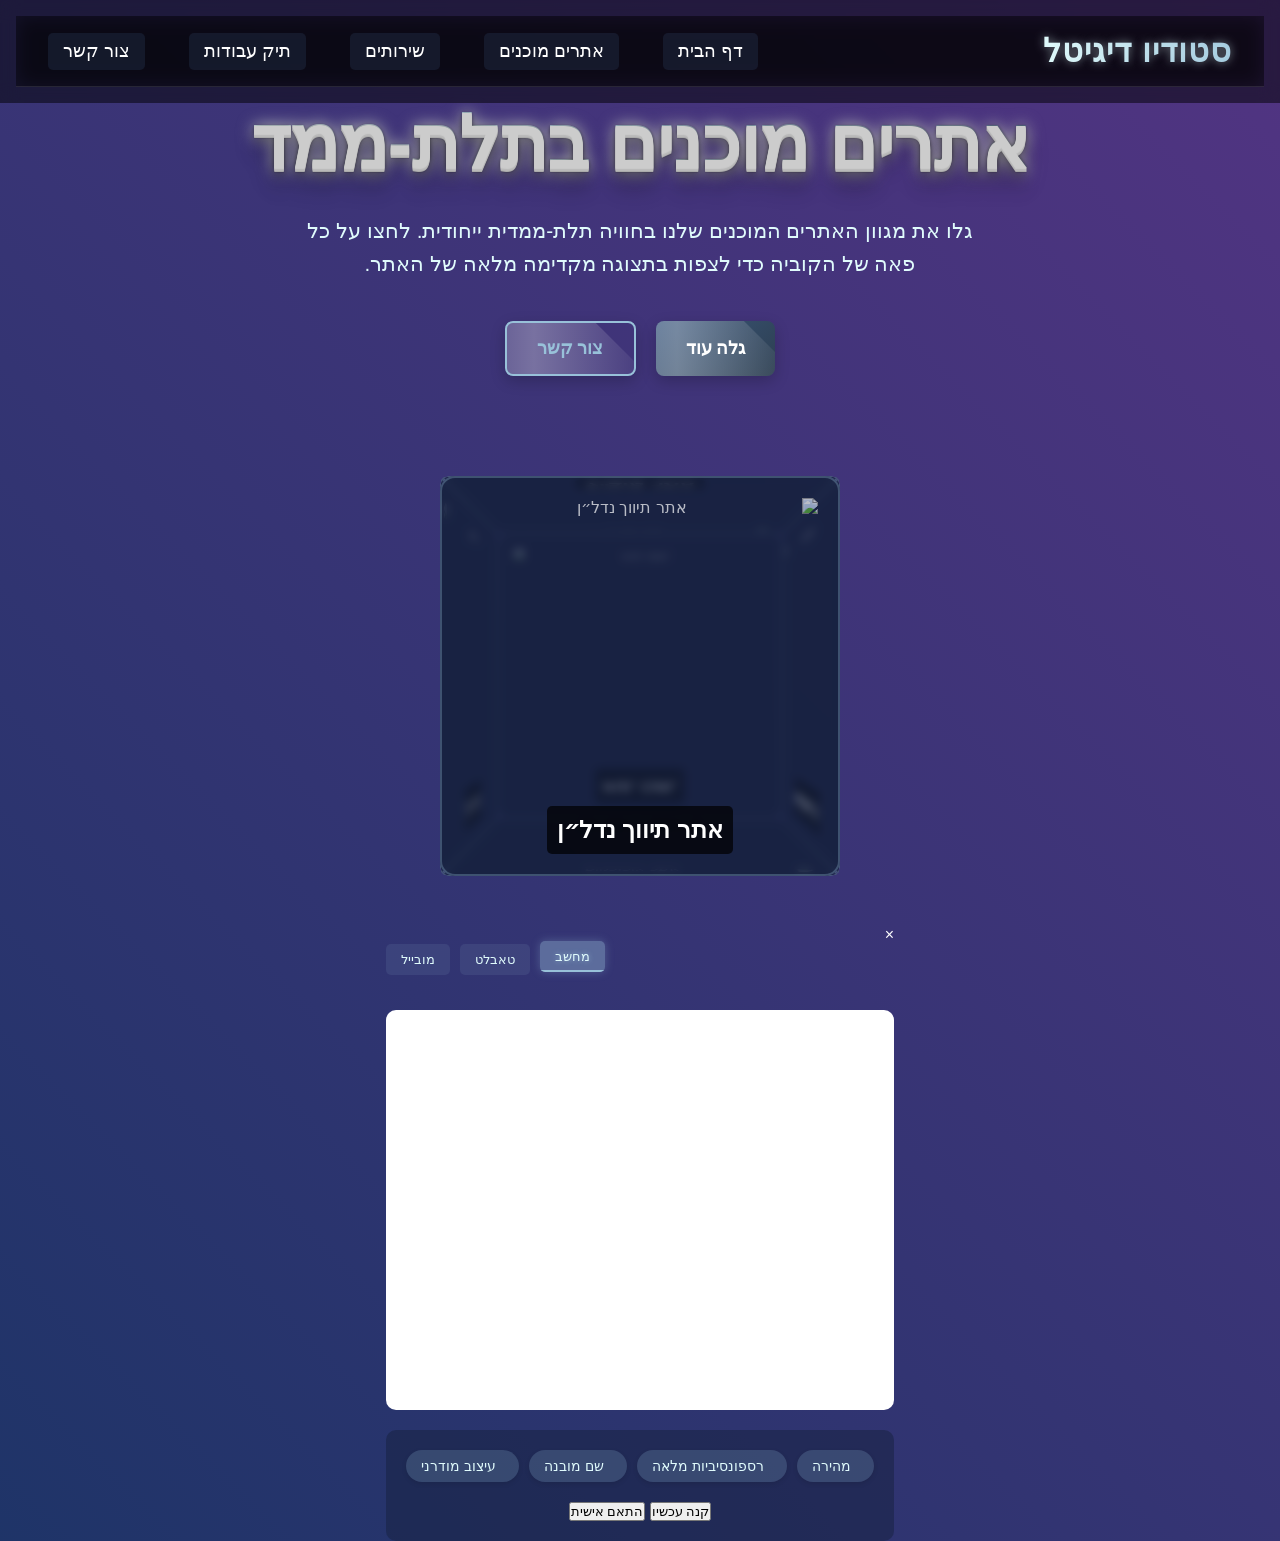
==== index.html @ 15e962f2 "Add files via upload" ====
<!DOCTYPE html>
<html lang="he" dir="rtl">
<head>
    <meta charset="UTF-8">
    <meta name="viewport" content="width=device-width, initial-scale=1.0">
    <title>סטודיו דיגיטל - אתרים מוכנים בתלת-ממד</title>
    <style>
        * {
            margin: 0;
            padding: 0;
            box-sizing: border-box;
            font-family: 'Segoe UI', Tahoma, Geneva, Verdana, sans-serif;
        }
        
        body {
            background: linear-gradient(45deg, #16213e, #0f3460, #533483, #16213e);
            background-size: 400% 400%;
            animation: gradientAnimation 15s ease infinite;
            color: #fff;
            min-height: 100vh;
            overflow-x: hidden;
            font-size: 16px;
        }
        
        @keyframes gradientAnimation {
            0% {
                background-position: 0% 50%;
            }
            50% {
                background-position: 100% 50%;
            }
            100% {
                background-position: 0% 50%;
            }
        }
        
        header {
            padding: 1rem;
            background-color: rgba(0, 0, 0, 0.5);
            backdrop-filter: blur(10px);
            position: fixed;
            width: 100%;
            z-index: 1000;
            top: 0;
            right: 0;
            display: flex;
            justify-content: space-between;
            align-items: center;
        }
        
        .logo {
            font-size: 1.8rem;
            font-weight: bold;
            background: linear-gradient(90deg, #e0fbfc, #98c1d9);
            -webkit-background-clip: text;
            background-clip: text;
            color: transparent;
            text-shadow: 0 0 10px rgba(224, 251, 252, 0.5);
        }
        
        nav {
            display: flex;
            align-items: center;
        }
        
        nav ul {
            display: flex;
            list-style: none;
        }
        
        nav ul li {
            margin-right: 1.5rem;
            perspective: 800px;
        }
        
        nav ul li a {
            color: #fff;
            text-decoration: none;
            font-size: 1.1rem;
            transition: all 0.3s;
            display: block;
            padding: 8px 15px;
            background: rgba(61, 90, 128, 0.2);
            border-radius: 5px;
            transform-style: preserve-3d;
            transform: translateZ(0);
        }
        
        nav ul li a:hover {
            color: #98c1d9;
            transform: translateZ(20px) rotateX(10deg);
            box-shadow: 0 10px 20px rgba(0, 0, 0, 0.4);
        }
        
        nav ul li a::before {
            content: '';
            position: absolute;
            width: 100%;
            height: 10px;
            background: rgba(61, 90, 128, 0.4);
            bottom: -10px;
            left: 0;
            transform-origin: top;
            transform: rotateX(-90deg);
            opacity: 0;
            transition: opacity 0.3s;
        }
        
        nav ul li a:hover::before {
            opacity: 1;
        }
        
        .main-container {
            max-width: 1400px;
            width: 90%;
            margin: 0 auto;
            padding-top: 100px;
            display: flex;
            flex-direction: column;
            align-items: center;
        }
        
        .hero-section {
            text-align: center;
            margin-bottom: 50px;
            width: 100%;
            max-width: 800px;
        }
        
        .hero-section p {
            font-size: 1.2rem;
            margin: 20px 0;
            line-height: 1.6;
            color: #e0fbfc;
        }
        
        .hero-buttons {
            display: flex;
            justify-content: center;
            gap: 20px;
            margin-top: 30px;
        }
        
        .three-d-button {
            padding: 15px 30px;
            font-size: 1.1rem;
            border: none;
            border-radius: 8px;
            cursor: pointer;
            position: relative;
            transform-style: preserve-3d;
            transition: transform 0.3s, box-shadow 0.3s;
        }
        
        .three-d-button::before {
            content: '';
            position: absolute;
            width: 100%;
            height: 20px;
            background: inherit;
            left: 0;
            bottom: -20px;
            transform-origin: top;
            transform: rotateX(-90deg);
        }
        
        .three-d-button::after {
            content: '';
            position: absolute;
            width: 20px;
            height: 100%;
            background: inherit;
            top: 0;
            right: -20px;
            transform-origin: left;
            transform: rotateY(90deg);
        }
        
        .three-d-button.primary {
            background: linear-gradient(135deg, #3d5a80, #2c3e50);
            color: white;
        }
        
        .three-d-button.primary:hover {
            background: linear-gradient(135deg, #2c3e50, #3d5a80);
        }
        
        .three-d-button.secondary {
            background: transparent;
            color: #98c1d9;
            border: 2px solid #98c1d9;
        }
        
        .three-d-button.secondary:hover {
            background-color: rgba(152, 193, 217, 0.1);
        }
        
        /* קוביה תלת-ממדית */
        .scene {
            width: 400px;
            height: 400px;
            margin: 30px auto;
            perspective: 1000px;
            transform-style: preserve-3d;
            animation: floatUpDown 5s ease-in-out infinite;
        }
        
        @keyframes floatUpDown {
            0%, 100% {
                transform: translateY(0);
            }
            50% {
                transform: translateY(-15px);
            }
        }
        
        .cube {
            width: 100%;
            height: 100%;
            position: relative;
            transform-style: preserve-3d;
            transform: translateZ(-200px);
            animation: rotate 20s infinite linear;
        }
        
        @keyframes rotate {
            0% {
                transform: translateZ(-200px) rotateX(0deg) rotateY(0deg);
            }
            100% {
                transform: translateZ(-200px) rotateX(360deg) rotateY(360deg);
            }
        }
        
        .cube:hover {
            animation-play-state: paused;
        }
        
        .cube__face {
            position: absolute;
            width: 400px;
            height: 400px;
            border: 2px solid rgba(255, 255, 255, 0.2);
            background-color: rgba(0, 0, 0, 0.8);
            display: flex;
            align-items: center;
            justify-content: center;
            flex-direction: column;
            cursor: pointer;
            overflow: hidden;
            transition: transform 0.3s, box-shadow 0.3s;
        }
        
        .cube__face:hover {
            box-shadow: 0 0 20px rgba(152, 193, 217, 0.8);
        }
        
        .cube__face img {
            width: 100%;
            height: 100%;
            object-fit: cover;
            opacity: 0.7;
            transition: opacity 0.3s, transform 0.3s;
            transform-style: preserve-3d;
            transform: translateZ(0);
        }
        
        .cube__face:hover img {
            opacity: 1;
            transform: translateZ(20px) scale(1.05);
            filter: brightness(1.2);
        }
        
        .cube__face--front {
            transform: rotateY(0deg) translateZ(200px);
        }
        
        .cube__face--right {
            transform: rotateY(90deg) translateZ(200px);
        }
        
        .cube__face--back {
            transform: rotateY(180deg) translateZ(200px);
        }
        
        .cube__face--left {
            transform: rotateY(-90deg) translateZ(200px);
        }
        
        .cube__face--top {
            transform: rotateX(90deg) translateZ(200px);
        }
        
        .cube__face--bottom {
            transform: rotateX(-90deg) translateZ(200px);
        }
        
        .cube__face-title {
            position: absolute;
            bottom: 20px;
            background-color: rgba(0, 0, 0, 0.7);
            padding: 10px 15px;
            border-radius: 5px;
            font-weight: bold;
            z-index: 2;
        }
        
        /* אנימציות לפאות הקוביה */
        .cube__face {
            position: absolute;
            width: 400px;
            height: 400px;
            border: 2px solid rgba(152, 193, 217, 0.3);
            border-radius: 15px;
            overflow: hidden;
            display: flex;
            align-items: center;
            justify-content: center;
            flex-direction: column;
            text-align: center;
            padding: 20px;
            background-color: rgba(22, 33, 62, 0.7);
            backdrop-filter: blur(5px);
            transition: all 0.5s;
        }
        
        .cube__face:hover {
            transform-origin: center;
            animation: pulseGlow 2s infinite;
            border-color: rgba(152, 193, 217, 0.8);
            box-shadow: 0 0 15px rgba(152, 193, 217, 0.5);
        }
        
        @keyframes pulseGlow {
            0% {
                box-shadow: 0 0 10px rgba(152, 193, 217, 0.5);
            }
            50% {
                box-shadow: 0 0 20px rgba(152, 193, 217, 0.8), 0 0 30px rgba(152, 193, 217, 0.4);
            }
            100% {
                box-shadow: 0 0 10px rgba(152, 193, 217, 0.5);
            }
        }
        
        .cube__face__content {
            transform: translateZ(20px);
            transition: transform 0.3s;
        }
        
        .cube__face:hover .cube__face__content {
            transform: translateZ(30px) scale(1.05);
        }
        
        /* אנימציות לכפתורי המודאל */
        .preview-btn {
            position: relative;
            overflow: hidden;
            transition: all 0.3s;
            z-index: 1;
        }
        
        .preview-btn:before {
            content: '';
            position: absolute;
            top: 0;
            left: -100%;
            width: 100%;
            height: 100%;
            background: linear-gradient(90deg, transparent, rgba(255, 255, 255, 0.2), transparent);
            transition: all 0.6s;
            z-index: -1;
        }
        
        .preview-btn:hover:before {
            left: 100%;
            animation: shimmer 1.5s infinite;
        }
        
        @keyframes shimmer {
            0% {
                left: -100%;
            }
            100% {
                left: 100%;
            }
        }
        
        /* אנימציה למעבר בין תצוגות במודאל */
        .device-switcher button {
            transition: all 0.3s;
            position: relative;
            overflow: hidden;
        }
        
        .device-switcher button:after {
            content: '';
            position: absolute;
            bottom: 0;
            left: 0;
            width: 0;
            height: 2px;
            background: #98c1d9;
            transition: width 0.3s;
        }
        
        .device-switcher button:hover:after,
        .device-switcher button.active:after {
            width: 100%;
        }
        
        .device-switcher button.active {
            transform: translateY(-3px);
            text-shadow: 0 0 5px rgba(152, 193, 217, 0.8);
        }
        
        /* כותרת תלת-ממדית */
        .three-d-title {
            position: relative;
            font-size: 4rem;
            font-weight: bold;
            text-align: center;
            transform-style: preserve-3d;
            margin-bottom: 30px;
            text-shadow: 0 1px 0 #ccc,
                         0 2px 0 #c9c9c9,
                         0 3px 0 #bbb,
                         0 4px 0 #b9b9b9,
                         0 5px 0 #aaa,
                         0 6px 1px rgba(0,0,0,.1),
                         0 0 5px rgba(0,0,0,.1),
                         0 1px 3px rgba(0,0,0,.3),
                         0 3px 5px rgba(0,0,0,.2),
                         0 5px 10px rgba(0,0,0,.25),
                         0 10px 10px rgba(0,0,0,.2),
                         0 20px 20px rgba(0,0,0,.15);
            animation: float 6s ease-in-out infinite;
            background: linear-gradient(90deg, #e0fbfc, #98c1d9, #3d5a80);
            -webkit-background-clip: text;
            background-clip: text;
            color: transparent;
        }
        
        @keyframes float {
            0% {
                transform: translateZ(0px);
            }
            50% {
                transform: translateZ(20px) translateY(-10px);
            }
            100% {
                transform: translateZ(0px);
            }
        }
        
        /* אנימציות רקע */
        @keyframes shineEffect {
            0% {
                left: -50%;
                top: -50%;
            }
            100% {
                left: 150%;
                top: 150%;
            }
        }
        
        /* אנימציות לכפתורים */
        .neon-button {
            display: inline-block;
            padding: 12px 25px;
            font-size: 1rem;
            font-weight: 600;
            color: #fff;
            background: linear-gradient(45deg, #3d5a80, #98c1d9);
            border: none;
            border-radius: 30px;
            text-decoration: none;
            cursor: pointer;
            transition: all 0.3s;
            box-shadow: 0 5px 15px rgba(0, 0, 0, 0.2);
            text-align: center;
            position: relative;
            overflow: hidden;
        }
        
        .neon-button:before {
            content: '';
            position: absolute;
            top: -50%;
            left: -50%;
            width: 200%;
            height: 200%;
            background: linear-gradient(45deg, rgba(255,255,255,0), rgba(255,255,255,0.3), rgba(255,255,255,0));
            transform: rotate(45deg);
            animation: shineEffect 3s infinite;
            pointer-events: none;
        }
        
        .neon-button:hover {
            transform: translateY(-3px);
            box-shadow: 0 8px 20px rgba(0, 0, 0, 0.3);
            background: linear-gradient(45deg, #98c1d9, #3d5a80);
        }
        
        .neon-button:active {
            transform: translateY(1px);
            box-shadow: 0 2px 10px rgba(0, 0, 0, 0.2);
        }
        
        /* אנימציה לאייקונים */
        .animated-icon {
            animation: pulse 2s infinite;
            transition: all 0.3s;
        }
        
        @keyframes pulse {
            0% {
                transform: scale(1);
                opacity: 1;
            }
            50% {
                transform: scale(1.05);
                opacity: 0.8;
            }
            100% {
                transform: scale(1);
                opacity: 1;
            }
        }
        
        .animated-icon:hover {
            animation: rotateGlow 1.5s infinite;
        }
        
        @keyframes rotateGlow {
            0% {
                box-shadow: 0 0 10px rgba(152, 193, 217, 0.5);
                transform: rotate(0deg);
            }
            50% {
                box-shadow: 0 0 20px rgba(152, 193, 217, 0.8);
                transform: rotate(180deg);
            }
            100% {
                box-shadow: 0 0 10px rgba(152, 193, 217, 0.5);
                transform: rotate(360deg);
            }
        }
        
        /* אנימציה לתפריט */
        .mobile-menu-btn {
            position: relative;
            overflow: hidden;
            display: none;
        }
        
        .mobile-menu-btn:after {
            content: '';
            position: absolute;
            top: 0;
            left: 0;
            width: 100%;
            height: 100%;
            background: radial-gradient(circle, rgba(152, 193, 217, 0.4) 0%, rgba(152, 193, 217, 0) 70%);
            opacity: 0;
            transition: opacity 0.3s;
        }
        
        .mobile-menu-btn:hover:after {
            opacity: 1;
            animation: pulseLight 1.5s infinite;
        }
        
        @keyframes pulseLight {
            0%, 100% {
                transform: scale(1);
                opacity: 0.5;
            }
            50% {
                transform: scale(1.2);
                opacity: 0.8;
            }
        }
        
        /* כותרת תלת-ממדית */
        .three-d-title {
            position: relative;
        }
        
        .three-d-title:after {
            content: attr(data-text);
            position: absolute;
            left: 0;
            top: 0;
            width: 100%;
            height: 100%;
            z-index: -1;
            background: linear-gradient(45deg, rgba(152, 193, 217, 0.3), rgba(61, 90, 128, 0.3));
            -webkit-background-clip: text;
            background-clip: text;
            -webkit-text-fill-color: transparent;
            color: transparent;
            filter: blur(8px);
            animation: glowText 3s infinite alternate;
        }
        
        @keyframes glowText {
            0% {
                filter: blur(8px);
                transform: translateX(-3px);
            }
            100% {
                filter: blur(12px);
                transform: translateX(3px);
            }
        }
        
        /* אנימציות לתפריט הניווט ולכפתורי גלילה */
        header nav ul li a {
            position: relative;
            overflow: hidden;
            transition: all 0.3s;
        }
        
        header nav ul li a:before {
            content: '';
            position: absolute;
            bottom: -2px;
            right: 0;
            width: 0;
            height: 2px;
            background-color: #98c1d9;
            transition: width 0.3s ease;
        }
        
        header nav ul li a:hover:before {
            width: 100%;
            right: auto;
            left: 0;
        }
        
        header nav ul li a:hover {
            color: #98c1d9;
            transform: translateY(-3px);
            text-shadow: 0 0 8px rgba(152, 193, 217, 0.5);
        }
        
        .scroll-top {
            position: fixed;
            bottom: 30px;
            left: 30px;
            width: 50px;
            height: 50px;
            background: linear-gradient(135deg, #3d5a80, #98c1d9);
            color: #fff;
            border-radius: 50%;
            display: flex;
            align-items: center;
            justify-content: center;
            font-size: 1.5rem;
            cursor: pointer;
            opacity: 0;
            visibility: hidden;
            transition: all 0.5s;
            box-shadow: 0 5px 15px rgba(0, 0, 0, 0.2);
            z-index: 999;
        }
        
        .scroll-top.active {
            opacity: 1;
            visibility: visible;
            animation: bounce 2s infinite;
        }
        
        @keyframes bounce {
            0%, 20%, 50%, 80%, 100% {
                transform: translateY(0);
            }
            40% {
                transform: translateY(-10px);
            }
            60% {
                transform: translateY(-5px);
            }
        }
        
        .scroll-top:hover {
            transform: scale(1.1);
            box-shadow: 0 8px 20px rgba(0, 0, 0, 0.3);
        }
        
        /* רספונסיביות */
        @media (max-width: 1200px) {
            .main-container {
                max-width: 960px;
            }
            
            .three-d-title {
                font-size: 3.5rem;
            }
            
            .features-grid {
                grid-template-columns: repeat(2, 1fr);
            }
        }
        
        @media (max-width: 992px) {
            .main-container {
                max-width: 720px;
            }
            
            .three-d-title {
                font-size: 3rem;
            }
            
            .hero-section p {
                font-size: 1.1rem;
            }
            
            .scene {
                width: 350px;
                height: 350px;
            }
            
            .cube__face {
                width: 350px;
                height: 350px;
            }
            
            .cube {
                transform: translateZ(-175px);
            }
            
            .cube__face--front  { transform: rotateY(  0deg) translateZ(175px); }
            .cube__face--right  { transform: rotateY( 90deg) translateZ(175px); }
            .cube__face--back   { transform: rotateY(180deg) translateZ(175px); }
            .cube__face--left   { transform: rotateY(-90deg) translateZ(175px); }
            .cube__face--top    { transform: rotateX( 90deg) translateZ(175px); }
            .cube__face--bottom { transform: rotateX(-90deg) translateZ(175px); }
            
            .section-title {
                font-size: 2.5rem;
            }
        }
        
        @media (max-width: 768px) {
            .main-container {
                max-width: 540px;
            }
            
            header nav ul {
                display: none !important;
            }
            
            .mobile-menu-btn {
                display: flex !important;
            }
            
            .three-d-title {
                font-size: 2.5rem;
            }
            
            .hero-section p {
                font-size: 1rem;
            }
            
            .scene {
                width: 300px;
                height: 300px;
            }
            
            .cube__face {
                width: 300px;
                height: 300px;
            }
            
            .cube {
                transform: translateZ(-150px);
            }
            
            .cube__face--front  { transform: rotateY(  0deg) translateZ(150px); }
            .cube__face--right  { transform: rotateY( 90deg) translateZ(150px); }
            .cube__face--back   { transform: rotateY(180deg) translateZ(150px); }
            .cube__face--left   { transform: rotateY(-90deg) translateZ(150px); }
            .cube__face--top    { transform: rotateX( 90deg) translateZ(150px); }
            .cube__face--bottom { transform: rotateX(-90deg) translateZ(150px); }
            
            .section-title {
                font-size: 2rem;
            }
            
            .features-grid {
                grid-template-columns: 1fr;
            }
        }
        
        @media (max-width: 576px) {
            .main-container {
                padding: 0 15px;
            }
            
            .three-d-title {
                font-size: 2rem;
            }
            
            .hero-section p {
                font-size: 0.9rem;
            }
            
            .scene {
                width: 250px;
                height: 250px;
            }
            
            .cube__face {
                width: 250px;
                height: 250px;
            }
            
            .cube {
                transform: translateZ(-125px);
            }
            
            .cube__face--front  { transform: rotateY(  0deg) translateZ(125px); }
            .cube__face--right  { transform: rotateY( 90deg) translateZ(125px); }
            .cube__face--back   { transform: rotateY(180deg) translateZ(125px); }
            .cube__face--left   { transform: rotateY(-90deg) translateZ(125px); }
            .cube__face--top    { transform: rotateX( 90deg) translateZ(125px); }
            .cube__face--bottom { transform: rotateX(-90deg) translateZ(125px); }
            
            .section-title {
                font-size: 1.8rem;
            }
            
            .cube__face-title {
                font-size: 1.1rem;
                padding: 6px;
            }
        }
        
        /* שיפור חוויית המשתמש במובייל */
        @media (hover: none) {
            .neon-button:hover {
                transform: none;
                box-shadow: none;
            }
            
            .preview-btn:hover {
                transform: none;
            }
            
            .animated-icon:hover {
                transform: none;
            }
            
            /* הגדלת אזורי לחיצה במובייל */
            .mobile-menu ul li a {
                padding: 15px;
            }
            
            .close-menu, .mobile-menu-btn {
                width: 44px;
                height: 44px;
            }
        }
        
        /* מניעת גלילה אופקית */
        html, body {
            max-width: 100%;
            overflow-x: hidden;
        }
        
        /* שיפורים נוספים למובייל */
        @media (max-width: 768px) {
            .hero-section {
                padding: 20px 15px;
                margin-top: 20px;
            }
            
            .three-d-title {
                font-size: 2.2rem !important;
                margin-bottom: 15px !important;
                line-height: 1.2;
            }
            
            .hero-section p {
                font-size: 0.95rem !important;
                margin-bottom: 25px !important;
            }
            
            .close-menu {
                background-color: rgba(152, 193, 217, 0.3);
                width: 50px;
                height: 50px;
                font-size: 1.8rem;
                top: 15px;
                left: 15px;
                z-index: 1001;
                box-shadow: 0 0 10px rgba(0, 0, 0, 0.2);
            }
            
            .mobile-menu {
                padding-top: 80px;
            }
            
            .section-title {
                margin-top: 30px;
            }
            
            .main-container {
                padding-top: 15px;
            }
            
            /* שיפור מרווחים */
            .scene {
                margin: 25px auto !important;
            }
            
            .feature-card {
                margin-bottom: 15px;
            }
        }
        
        @media (max-width: 576px) {
            .three-d-title {
                font-size: 1.8rem !important;
            }
            
            .hero-section p {
                font-size: 0.9rem !important;
                line-height: 1.5;
            }
            
            .scene {
                margin: 20px auto !important;
            }
            
            .section-title {
                font-size: 1.6rem !important;
                margin-bottom: 20px !important;
            }
        }
        
        /* תפריט מובייל */
        .mobile-menu {
            position: fixed;
            top: 0;
            right: -100%;
            width: 80%;
            max-width: 300px;
            height: 100%;
            background-color: rgba(22, 33, 62, 0.95);
            backdrop-filter: blur(10px);
            z-index: 1000;
            transition: right 0.3s cubic-bezier(0.175, 0.885, 0.32, 1.275);
            box-shadow: -5px 0 15px rgba(0, 0, 0, 0.3);
            overflow-y: auto;
            padding-top: 60px;
        }
        
        .mobile-menu.active {
            right: 0;
            animation: slideIn 0.3s cubic-bezier(0.175, 0.885, 0.32, 1.275) forwards;
        }
        
        @keyframes slideIn {
            from { right: -100%; opacity: 0; }
            to { right: 0; opacity: 1; }
        }
        
        .mobile-menu ul {
            padding: 20px;
            list-style-type: none;
            margin: 0;
        }
        
        .mobile-menu ul li {
            margin-bottom: 15px;
            opacity: 0;
            transform: translateX(20px);
            animation: fadeInItems 0.5s forwards;
            animation-delay: calc(0.1s * var(--item-index, 0));
        }
        
        @keyframes fadeInItems {
            to {
                opacity: 1;
                transform: translateX(0);
            }
        }
        
        .mobile-menu ul li a {
            display: block;
            padding: 12px 15px;
            color: #fff;
            font-size: 1.2rem;
            text-decoration: none;
            border-radius: 5px;
            transition: all 0.3s;
            background-color: rgba(152, 193, 217, 0.1);
        }
        
        .mobile-menu ul li a:hover {
            background-color: rgba(152, 193, 217, 0.2);
            transform: translateX(-5px);
            color: #98c1d9;
        }
        
        .close-menu {
            position: absolute;
            top: 20px;
            left: 20px;
            font-size: 1.5rem;
            color: #fff;
            cursor: pointer;
            transition: all 0.3s;
            width: 40px;
            height: 40px;
            display: flex;
            align-items: center;
            justify-content: center;
            border-radius: 50%;
            background-color: rgba(152, 193, 217, 0.1);
        }
        
        .close-menu:hover {
            color: #98c1d9;
            transform: rotate(90deg);
            background-color: rgba(152, 193, 217, 0.2);
        }
        
        .mobile-menu-btn {
            font-size: 1.5rem;
            cursor: pointer;
            display: none;
            width: 40px;
            height: 40px;
            align-items: center;
            justify-content: center;
            border-radius: 50%;
            background-color: rgba(152, 193, 217, 0.1);
            transition: all 0.3s;
        }
        
        .mobile-menu-btn:hover {
            background-color: rgba(152, 193, 217, 0.2);
            transform: scale(1.1);
        }
        
        @media (max-width: 768px) {
            .mobile-menu-btn {
                display: flex !important;
            }
            
            header nav {
                padding: 0.8rem 1.5rem !important;
            }
        }
        
        /* שיפור כפתורים */
        .neon-button {
            display: inline-block;
            padding: 12px 25px;
            font-size: 1rem;
            font-weight: 600;
            color: #fff;
            background: linear-gradient(45deg, #3d5a80, #98c1d9);
            border: none;
            border-radius: 30px;
            text-decoration: none;
            cursor: pointer;
            transition: all 0.3s;
            box-shadow: 0 5px 15px rgba(0, 0, 0, 0.2);
            text-align: center;
        }
        
        .neon-button:hover {
            transform: translateY(-3px);
            box-shadow: 0 8px 20px rgba(0, 0, 0, 0.3);
            background: linear-gradient(45deg, #98c1d9, #3d5a80);
        }
        
        /* שיפורים נוספים למובייל */
        @media (max-width: 768px) {
            .hero-section {
                padding: 20px 15px;
                margin-top: 20px;
            }
            
            .three-d-title {
                font-size: 2.2rem !important;
                margin-bottom: 15px !important;
                line-height: 1.2;
            }
            
            .hero-section p {
                font-size: 0.95rem !important;
                margin-bottom: 25px !important;
            }
            
            .close-menu {
                background-color: rgba(152, 193, 217, 0.3);
                width: 50px;
                height: 50px;
                font-size: 1.8rem;
                top: 15px;
                left: 15px;
                z-index: 1001;
                box-shadow: 0 0 10px rgba(0, 0, 0, 0.2);
            }
            
            .mobile-menu {
                padding-top: 80px;
            }
            
            .section-title {
                margin-top: 30px;
            }
            
            .main-container {
                padding-top: 15px;
            }
            
            /* שיפור מרווחים */
            .scene {
                margin: 25px auto !important;
            }
            
            .feature-card {
                margin-bottom: 15px;
            }
            
            /* שיפור לוגו ותפריט */
            .logo {
                font-size: 1.6rem !important;
                font-weight: 600;
                background: linear-gradient(45deg, #98c1d9, #e0fbfc);
                -webkit-background-clip: text;
                background-clip: text;
                -webkit-text-fill-color: transparent;
                text-shadow: 0 2px 5px rgba(0, 0, 0, 0.1);
            }
            
            header nav {
                padding: 0.8rem 1rem !important;
            }
            
            .mobile-menu-btn {
                background-color: rgba(152, 193, 217, 0.3);
                border-radius: 8px;
                width: 40px;
                height: 40px;
                display: flex;
                align-items: center;
                justify-content: center;
                font-size: 1.8rem;
                box-shadow: 0 2px 8px rgba(0, 0, 0, 0.2);
            }
            
            /* שיפור כפתורים במובייל */
            .neon-button {
                padding: 12px 20px;
                width: 85%;
                max-width: 250px;
                margin: 8px auto;
                font-size: 0.95rem;
                display: block;
            }
            
            /* שיפור הצגת טקסט */
            p {
                line-height: 1.6;
            }
        }
        
        /* אנימציות רקע */
        @keyframes shineEffect {
            0% {
                left: -50%;
                top: -50%;
            }
            100% {
                left: 150%;
                top: 150%;
            }
        }
        
        /* אנימציות לאייקונים */
        .icon-animate {
            transition: all 0.3s;
            position: relative;
        }
        
        .icon-animate:hover {
            transform: scale(1.2);
            filter: drop-shadow(0 0 8px rgba(152, 193, 217, 0.8));
        }
        
        .icon-animate:after {
            content: '';
            position: absolute;
            width: 100%;
            height: 100%;
            top: 0;
            left: 0;
            background: radial-gradient(circle, rgba(152, 193, 217, 0.4) 0%, transparent 70%);
            opacity: 0;
            transition: opacity 0.3s;
            border-radius: 50%;
            z-index: -1;
        }
        
        .icon-animate:hover:after {
            opacity: 1;
            animation: pulse 1.5s infinite;
        }
        
        @keyframes pulse {
            0% {
                transform: scale(0.95);
                opacity: 0.7;
            }
            50% {
                transform: scale(1.05);
                opacity: 0.4;
            }
            100% {
                transform: scale(0.95);
                opacity: 0.7;
            }
        }
        
        /* אנימציית גלילה */
        .reveal {
            opacity: 0;
            transform: translateY(30px);
            transition: all 0.8s ease;
        }
        
        .reveal.active {
            opacity: 1;
            transform: translateY(0);
        }
        
        /* אפקט זוהר לכפתורים */
        .glow-effect {
            position: relative;
            overflow: hidden;
        }
        
        .glow-effect:before {
            content: '';
            position: absolute;
            top: -50%;
            left: -50%;
            width: 200%;
            height: 200%;
            background: radial-gradient(circle, rgba(152, 193, 217, 0.3) 0%, transparent 70%);
            opacity: 0;
            transition: opacity 0.5s;
            z-index: -1;
            transform: scale(0.5);
        }
        
        .glow-effect:hover:before {
            opacity: 1;
            transform: scale(1);
            animation: glowPulse 2s infinite;
        }
        
        @keyframes glowPulse {
            0%, 100% {
                transform: scale(0.8);
            }
            50% {
                transform: scale(1.1);
            }
        }
        
        /* עיצוב תגיות מאפיינים */
        .feature-badges {
            display: flex;
            flex-wrap: wrap;
            gap: 10px;
            margin-bottom: 20px;
            justify-content: center;
        }
        
        .feature-badge {
            background: rgba(152, 193, 217, 0.2);
            color: #e0fbfc;
            padding: 8px 15px;
            border-radius: 20px;
            font-size: 0.9rem;
            display: inline-flex;
            align-items: center;
            gap: 8px;
            box-shadow: 0 2px 5px rgba(0, 0, 0, 0.1);
            transition: all 0.3s;
        }
        
        .feature-badge:hover {
            transform: translateY(-3px);
            box-shadow: 0 5px 10px rgba(0, 0, 0, 0.2);
            background: rgba(152, 193, 217, 0.3);
        }
        
        .feature-badge i {
            color: #98c1d9;
        }
        
        /* עיצוב מודאל */
        .site-preview {
            display: flex;
            flex-direction: column;
            gap: 20px;
        }
        
        .preview-header {
            display: flex;
            justify-content: space-between;
            align-items: center;
            margin-bottom: 15px;
        }
        
        .site-title {
            font-size: 1.8rem;
            margin: 0;
            color: #e0fbfc;
        }
        
        .device-switcher {
            display: flex;
            gap: 10px;
        }
        
        .device-btn {
            background: rgba(152, 193, 217, 0.1);
            color: #e0fbfc;
            border: none;
            padding: 8px 15px;
            border-radius: 5px;
            cursor: pointer;
            transition: all 0.3s;
        }
        
        .device-btn.active {
            background: rgba(152, 193, 217, 0.4);
            box-shadow: 0 0 10px rgba(152, 193, 217, 0.3);
        }
        
        .preview-frame-container {
            width: 100%;
            height: 400px;
            overflow: hidden;
            border-radius: 10px;
            transition: all 0.5s;
        }
        
        .preview-frame-container.desktop {
            width: 100%;
        }
        
        .preview-frame-container.tablet {
            width: 768px;
            margin: 0 auto;
        }
        
        .preview-frame-container.mobile {
            width: 375px;
            margin: 0 auto;
        }
        
        .preview-frame {
            width: 100%;
            height: 100%;
            background: #fff;
        }
        
        .site-features {
            padding: 20px;
            background: rgba(22, 33, 62, 0.5);
            border-radius: 10px;
            text-align: center;
        }
        
        .site-description {
            margin-bottom: 15px;
            line-height: 1.6;
        }
        
        .site-price {
            font-size: 1.5rem;
            font-weight: bold;
            color: #98c1d9;
            margin-bottom: 20px;
        }
    </style>
</head>
<body>
    <header>
        <nav class="glass-effect" style="
            width: 100%;
            display: flex;
            justify-content: space-between;
            align-items: center;
            padding: 1rem 2rem;
            background-color: rgba(0, 0, 0, 0.3);
            backdrop-filter: blur(10px);
            border-radius: 0;
            border-bottom: 1px solid rgba(255, 255, 255, 0.1);
        ">
            <div class="logo" style="font-size: 2rem; letter-spacing: 1px;">סטודיו דיגיטל</div>
            <ul style="display: flex; gap: 20px; margin: 0; padding: 0;">
                <li><a href="#">דף הבית</a></li>
                <li><a href="#">אתרים מוכנים</a></li>
                <li><a href="#">שירותים</a></li>
                <li><a href="#">תיק עבודות</a></li>
                <li><a href="#">צור קשר</a></li>
            </ul>
            <div class="mobile-menu-btn">☰</div>
        </nav>
    </header>

    <!-- תפריט מובייל -->
    <div class="mobile-menu">
        <div class="close-menu">✕</div>
        <ul>
            <li style="--item-index: 0"><a href="#">דף הבית</a></li>
            <li style="--item-index: 1"><a href="#">אתרים מוכנים</a></li>
            <li style="--item-index: 2"><a href="#">שירותים</a></li>
            <li style="--item-index: 3"><a href="#">תיק עבודות</a></li>
            <li style="--item-index: 4"><a href="#">צור קשר</a></li>
        </ul>
    </div>

    <div class="main-container">
        <section class="hero-section">
            <h1 class="three-d-title gradient-text" data-text="אתרים מוכנים בתלת-ממד" style="font-size: 4.5rem; margin-bottom: 30px;">אתרים מוכנים בתלת-ממד</h1>
            <p style="font-size: 1.3rem; max-width: 700px; margin: 0 auto 40px; color: #e0fbfc;">גלו את מגוון האתרים המוכנים שלנו בחוויה תלת-ממדית ייחודית. לחצו על כל פאה של הקוביה כדי לצפות בתצוגה מקדימה מלאה של האתר.</p>
            
            <!-- כפתורים תלת-ממדיים -->
            <div class="hero-buttons" style="
                display: flex;
                justify-content: center;
                gap: 20px;
                margin-top: 30px;
            ">
                <button class="three-d-button primary neon-button" style="
                    padding: 15px 30px;
                    font-size: 1.1rem;
                    background: linear-gradient(135deg, #3d5a80, #2c3e50);
                    color: white;
                    border: none;
                    border-radius: 8px;
                    cursor: pointer;
                    position: relative;
                    transform-style: preserve-3d;
                    transition: transform 0.3s, box-shadow 0.3s;
                ">
                    <span style="display: block; transform: translateZ(0);">גלה עוד</span>
                    <span style="
                        position: absolute;
                        width: 100%;
                        height: 20px;
                        background: #2c3e50;
                        left: 0;
                        bottom: -20px;
                        transform-origin: top;
                        transform: rotateX(-90deg);
                    "></span>
                    <span style="
                        position: absolute;
                        width: 20px;
                        height: 100%;
                        background: #2c3e50;
                        top: 0;
                        right: -20px;
                        transform-origin: left;
                        transform: rotateY(90deg);
                    "></span>
                </button>
                
                <button class="three-d-button secondary neon-button" style="
                    padding: 15px 30px;
                    font-size: 1.1rem;
                    background: transparent;
                    color: #98c1d9;
                    border: 2px solid #98c1d9;
                    border-radius: 8px;
                    cursor: pointer;
                    position: relative;
                    transform-style: preserve-3d;
                    transition: transform 0.3s, box-shadow 0.3s;
                ">
                    <span style="display: block; transform: translateZ(0);">צור קשר</span>
                    <span style="
                        position: absolute;
                        width: 100%;
                        height: 20px;
                        background: rgba(152, 193, 217, 0.3);
                        left: 0;
                        bottom: -20px;
                        transform-origin: top;
                        transform: rotateX(-90deg);
                    "></span>
                    <span style="
                        position: absolute;
                        width: 20px;
                        height: 100%;
                        background: rgba(152, 193, 217, 0.3);
                        top: 0;
                        right: -20px;
                        transform-origin: left;
                        transform: rotateY(90deg);
                    "></span>
                </button>
            </div>
        </section>

        <div class="scene" style="width: 450px; height: 450px; margin: 50px auto;">
            <div class="cube" style="width: 100%; height: 100%;">
                <div class="cube__face cube__face--front" data-site="business">
                    <img src="https://via.placeholder.com/400x400/0f3460/ffffff?text=תיווך+נדלן" alt="אתר תיווך נדל״ן">
                    <div class="cube__face-title">אתר תיווך נדל״ן</div>
                </div>
                <div class="cube__face cube__face--back" data-site="portfolio">
                    <img src="https://via.placeholder.com/400x400/16213e/ffffff?text=אתר+כושר" alt="אתר כושר">
                    <div class="cube__face-title">אתר כושר</div>
                </div>
                <div class="cube__face cube__face--right" data-site="ecommerce">
                    <img src="https://via.placeholder.com/400x400/1a1a2e/ffffff?text=אתר+קוסמטיקה" alt="אתר קוסמטיקה">
                    <div class="cube__face-title">אתר קוסמטיקה</div>
                </div>
                <div class="cube__face cube__face--left" data-site="blog">
                    <img src="https://via.placeholder.com/400x400/0f3460/ffffff?text=דף+נחיתה" alt="דף נחיתה">
                    <div class="cube__face-title">דף נחיתה</div>
                </div>
                <div class="cube__face cube__face--top" data-site="landing">
                    <img src="https://via.placeholder.com/400x400/16213e/ffffff?text=אתר+מובייל" alt="אתר מובייל">
                    <div class="cube__face-title">אתר מובייל</div>
                </div>
                <div class="cube__face cube__face--bottom" data-site="restaurant">
                    <img src="https://via.placeholder.com/400x400/1a1a2e/ffffff?text=אתר+ציפורניים" alt="אתר ציפורניים">
                    <div class="cube__face-title">אתר ציפורניים</div>
                </div>
            </div>
        </div>
        
        <!-- מודאל לתצוגה מקדימה של האתר -->
        <div id="siteModal" class="modal">
            <div class="modal-content">
                <span class="close-modal">&times;</span>
                <div class="site-preview">
                    <div class="preview-header">
                        <h3 class="site-title"></h3>
                        <div class="device-switcher">
                            <button class="device-btn active" data-device="desktop"><i class="fas fa-desktop"></i> מחשב</button>
                            <button class="device-btn" data-device="tablet"><i class="fas fa-tablet-alt"></i> טאבלט</button>
                            <button class="device-btn" data-device="mobile"><i class="fas fa-mobile-alt"></i> מובייל</button>
                        </div>
                    </div>
                    <div class="preview-frame-container desktop">
                        <iframe class="preview-frame" frameborder="0"></iframe>
                    </div>
                    <div class="site-features">
                        <div class="feature-badges">
                            <span class="feature-badge"><i class="fas fa-tachometer-alt"></i> <span class="loading-speed">מהירה</span></span>
                            <span class="feature-badge"><i class="fas fa-mobile-alt"></i> <span class="responsiveness">רספונסיביות מלאה</span></span>
                            <span class="feature-badge"><i class="fas fa-tag"></i> <span class="domain-name">שם מובנה</span></span>
                            <span class="feature-badge"><i class="fas fa-paint-brush"></i> <span class="design-quality">עיצוב מודרני</span></span>
                        </div>
                        <div class="site-description"></div>
                        <div class="site-price"></div>
                        <button class="preview-btn buy-now-btn">קנה עכשיו</button>
                        <button class="preview-btn customize-btn">התאם אישית</button>
                    </div>
                </div>
            </div>
        </div>
        
        <!-- כפתור גלילה למעלה -->
        <div class="scroll-top">↑</div>

        <script>
            // נתוני האתרים
            const sitesData = {
                business: {
                    title: "אתר תיווך נדל״ן",
                    description: "אתר מקצועי לתיווך נדל״ן, כולל חיפוש נכסים, דפי מידע, יצירת קשר וגלריית תמונות.",
                    price: "₪1,500",
                    previewUrl: "https://vipoconnect.github.io/Real-estate-brokerage/",
                    features: {
                        loadingSpeed: "מהירות טעינה גבוהה",
                        responsiveness: "רספונסיביות מלאה",
                        domainName: "שם דומיין חינם",
                        design: "עיצוב מודרני"
                    }
                },
                portfolio: {
                    title: "אתר כושר",
                    description: "אתר מרשים לסטודיו כושר ותזונה, כולל מידע על אימונים, תכניות תזונה ולוח זמנים.",
                    price: "₪1,800",
                    previewUrl: "https://vipoconnect.github.io/fitnes/",
                    features: {
                        loadingSpeed: "מהירות טעינה בינונית",
                        responsiveness: "רספונסיביות מלאה",
                        domainName: "שם דומיין בתשלום",
                        design: "עיצוב יוקרתי"
                    }
                },
                ecommerce: {
                    title: "אתר קוסמטיקה",
                    description: "אתר קוסמטיקה מקצועי עם תצוגת מוצרים, מידע על טיפולים ואפשרויות יצירת קשר.",
                    price: "₪2,500",
                    previewUrl: "https://vipoconnect.github.io/face/",
                    features: {
                        loadingSpeed: "מהירות טעינה אופטימלית",
                        responsiveness: "רספונסיביות מותאמת אישית",
                        domainName: "שם דומיין פרימיום",
                        design: "עיצוב חדשני"
                    }
                },
                blog: {
                    title: "דף נחיתה",
                    description: "דף נחיתה ממוקד להמרות גבוהות, כולל טפסים, קריאות לפעולה ואנליטיקה.",
                    price: "₪1,200",
                    previewUrl: "https://lp.landing-page.mobi/index.php?page=landing&id=607833&token=35405e758b173c50c90bc0b49cb6363d&CustomerId=33877&ProjectId=1059482&Domain=lp6.me&Key=ijY1T",
                    features: {
                        loadingSpeed: "מהירות טעינה גבוהה",
                        responsiveness: "רספונסיביות מלאה",
                        domainName: "שם דומיין חינם",
                        design: "עיצוב נקי ומודרני"
                    }
                },
                landing: {
                    title: "אתר מובייל",
                    description: "אתר מותאם במיוחד למובייל עם חווית משתמש אופטימלית וזמני טעינה מהירים.",
                    price: "₪800",
                    previewUrl: "file:///C:/Users/ALFA%20DPM/Downloads/%D7%AA%D7%99%D7%A7%20%D7%A2%D7%91%D7%95%D7%93%D7%95%D7%AA/%D7%90%D7%AA%D7%A8%D7%99%D7%9D%20%D7%9E%D7%95%D7%9B%D7%A0%D7%99%D7%9D/vipo2/complete_mobile_final_fixed.html",
                    features: {
                        loadingSpeed: "מהירות טעינה מהירה במיוחד",
                        responsiveness: "רספונסיביות אופטימלית",
                        domainName: "שם דומיין מותאם",
                        design: "עיצוב ממוקד המרות"
                    }
                },
                restaurant: {
                    title: "אתר ציפורניים",
                    description: "אתר ייעודי לסטודיו ציפורניים, כולל גלריית עבודות, מחירון ואפשרות קביעת תור.",
                    price: "₪1,700",
                    previewUrl: "file:///C:/Users/ALFA%20DPM/Downloads/%D7%AA%D7%99%D7%A7%20%D7%A2%D7%91%D7%95%D7%93%D7%95%D7%AA/%D7%90%D7%AA%D7%A8%D7%99%D7%9D%20%D7%9E%D7%95%D7%9B%D7%A0%D7%99%D7%9D/%D7%91%D7%A0%D7%99%D7%99%D7%AA%20%D7%A6%D7%99%D7%A4%D7%95%D7%A8%D7%A0%D7%99%D7%99%D7%9D/index.html",
                    features: {
                        loadingSpeed: "מהירות טעינה גבוהה",
                        responsiveness: "רספונסיביות מלאה",
                        domainName: "שם דומיין תואם",
                        design: "עיצוב אלגנטי"
                    }
                }
            };
            
            // פתיחת המודאל עם הנתונים המתאימים
            function openModal(siteType) {
                const modal = document.getElementById('siteModal');
                const data = sitesData[siteType];
                
                document.querySelector('.site-title').textContent = data.title;
                document.querySelector('.site-description').textContent = data.description;
                document.querySelector('.site-price').textContent = `מחיר: ${data.price}`;
                document.querySelector('.preview-frame').src = data.previewUrl;
                
                // עדכון התגיות של מאפייני האתר
                document.querySelector('.loading-speed').textContent = data.features.loadingSpeed;
                document.querySelector('.responsiveness').textContent = data.features.responsiveness;
                document.querySelector('.domain-name').textContent = data.features.domainName;
                document.querySelector('.design-quality').textContent = data.features.design;
                
                modal.style.display = 'block';
                document.body.style.overflow = 'hidden'; // מונע גלילה ברקע
                
                // איפוס תצוגת המכשיר לברירת מחדל
                document.querySelectorAll('.device-btn').forEach(btn => btn.classList.remove('active'));
                document.querySelector('.device-btn[data-device="desktop"]').classList.add('active');
                document.querySelector('.preview-frame-container').className = 'preview-frame-container desktop';
                
                // עצירת הסיבוב של הקוביה
                document.querySelector('.cube').style.animationPlayState = 'paused';
            }
            
            // פתיחת המודאל של תצוגה מקדימה
            document.querySelectorAll('.cube__face').forEach(face => {
                face.addEventListener('click', function() {
                    const siteType = this.getAttribute('data-site');
                    openModal(siteType);
                });
            });
            
            // סגירת המודאל
            document.querySelector('.close-modal').addEventListener('click', function() {
                document.getElementById('siteModal').style.display = 'none';
                document.body.style.overflow = ''; // מחזיר את הגלילה
                
                // המשך הסיבוב של הקוביה
                document.querySelector('.cube').style.animationPlayState = 'running';
            });
            
            // מעבר בין תצוגות מכשירים
            document.querySelectorAll('.device-btn').forEach(btn => {
                btn.addEventListener('click', function() {
                    const device = this.getAttribute('data-device');
                    
                    // עדכון כפתור פעיל
                    document.querySelectorAll('.device-btn').forEach(b => b.classList.remove('active'));
                    this.classList.add('active');
                    
                    // עדכון תצוגת מכשיר
                    const container = document.querySelector('.preview-frame-container');
                    container.className = `preview-frame-container ${device}`;
                });
            });
            
            // אפקט תלת-ממדי לכפתורים
            document.querySelectorAll('.three-d-button').forEach(button => {
                button.addEventListener('mouseover', function() {
                    this.style.transform = 'translateZ(15px)';
                    this.style.boxShadow = '0 15px 25px rgba(0, 0, 0, 0.5)';
                });
                
                button.addEventListener('mouseout', function() {
                    this.style.transform = 'translateZ(0)';
                    this.style.boxShadow = '0 5px 15px rgba(0, 0, 0, 0.3)';
                });
                
                button.addEventListener('mousedown', function() {
                    this.style.transform = 'translateZ(5px)';
                    this.style.boxShadow = '0 5px 10px rgba(0, 0, 0, 0.4)';
                });
                
                button.addEventListener('mouseup', function() {
                    this.style.transform = 'translateZ(15px)';
                    this.style.boxShadow = '0 15px 25px rgba(0, 0, 0, 0.5)';
                });
            });
            
            // כרטיסים מתהפכים
            document.querySelectorAll('.flip-card').forEach(card => {
                card.addEventListener('click', function() {
                    const inner = this.querySelector('.flip-card-inner');
                    if (inner.style.transform === 'rotateY(180deg)') {
                        inner.style.transform = 'rotateY(0deg)';
                    } else {
                        inner.style.transform = 'rotateY(180deg)';
                    }
                });
            });
            
            // התאמת תצוגת הקוביה לגודל המסך
            function adjustCubeSize() {
                const width = window.innerWidth;
                const scene = document.querySelector('.scene');
                const cube = document.querySelector('.cube');
                const faces = document.querySelectorAll('.cube__face');
                
                let size, translateZ;
                
                if (width <= 576) {
                    size = 250;
                    translateZ = 125;
                } else if (width <= 768) {
                    size = 300;
                    translateZ = 150;
                } else if (width <= 992) {
                    size = 350;
                    translateZ = 175;
                } else {
                    size = 400;
                    translateZ = 200;
                }
                
                // הוספת מעבר חלק בין גדלים
                scene.style.transition = 'width 0.3s ease, height 0.3s ease';
                cube.style.transition = 'transform 0.3s ease';
                faces.forEach(face => {
                    face.style.transition = 'width 0.3s ease, height 0.3s ease, transform 0.3s ease';
                });
                
                scene.style.width = `${size}px`;
                scene.style.height = `${size}px`;
                
                cube.style.width = `${size}px`;
                cube.style.height = `${size}px`;
                cube.style.transform = `translateZ(-${translateZ}px)`;
                
                faces.forEach(face => {
                    face.style.width = `${size}px`;
                    face.style.height = `${size}px`;
                });
                
                document.querySelector('.cube__face--front').style.transform = `rotateY(0deg) translateZ(${translateZ}px)`;
                document.querySelector('.cube__face--right').style.transform = `rotateY(90deg) translateZ(${translateZ}px)`;
                document.querySelector('.cube__face--back').style.transform = `rotateY(180deg) translateZ(${translateZ}px)`;
                document.querySelector('.cube__face--left').style.transform = `rotateY(-90deg) translateZ(${translateZ}px)`;
                document.querySelector('.cube__face--top').style.transform = `rotateX(90deg) translateZ(${translateZ}px)`;
                document.querySelector('.cube__face--bottom').style.transform = `rotateX(-90deg) translateZ(${translateZ}px)`;
                
                // התאמת גודל הטקסט בתוך הקוביה
                const faceTitles = document.querySelectorAll('.cube__face-title');
                if (width <= 576) {
                    faceTitles.forEach(title => {
                        title.style.fontSize = '1.2rem';
                        title.style.padding = '8px';
                    });
                } else {
                    faceTitles.forEach(title => {
                        title.style.fontSize = '1.5rem';
                        title.style.padding = '10px';
                    });
                }
            }
            
            // הפעלת התאמת גודל בטעינה ובשינוי גודל החלון
            window.addEventListener('load', adjustCubeSize);
            window.addEventListener('resize', adjustCubeSize);
            
            // מניעת ריצוד בעת שינוי גודל החלון
            let resizeTimer;
            window.addEventListener('resize', function() {
                document.body.classList.add('resize-animation-stopper');
                clearTimeout(resizeTimer);
                resizeTimer = setTimeout(function() {
                    document.body.classList.remove('resize-animation-stopper');
                }, 400);
            });
            
            // רקע תלת-ממדי דינמי
            function createDynamicBackground() {
                const container = document.getElementById('dynamicBg');
                const particleCount = 25;
                
                for (let i = 0; i < particleCount; i++) {
                    const particle = document.createElement('div');
                    particle.classList.add('bg-particle');
                    
                    // גודל רנדומלי
                    const size = Math.random() * 400 + 100;
                    particle.style.width = `${size}px`;
                    particle.style.height = `${size}px`;
                    
                    // מיקום רנדומלי
                    particle.style.left = `${Math.random() * 100}%`;
                    particle.style.top = `${Math.random() * 100}%`;
                    
                    // עומק רנדומלי
                    const depth = Math.random() * 100;
                    particle.style.transform = `translateZ(${depth}px)`;
                    
                    container.appendChild(particle);
                }
                
                // הזזת החלקיקים בהתאם לתנועת העכבר
                document.addEventListener('mousemove', function(e) {
                    const mouseX = e.clientX / window.innerWidth;
                    const mouseY = e.clientY / window.innerHeight;
                    
                    const particles = document.querySelectorAll('.bg-particle');
                    particles.forEach((particle, index) => {
                        const depth = index / particles.length;
                        const moveX = (mouseX - 0.5) * 50 * depth;
                        const moveY = (mouseY - 0.5) * 50 * depth;
                        
                        particle.style.transform = `translate3d(${moveX}px, ${moveY}px, ${depth * 100}px)`;
                    });
                });
            }
            
            // הפעלת הרקע הדינמי
            createDynamicBackground();
            
            // אפקט תלת-ממדי לכותרת
            const title = document.querySelector('.three-d-title');
            document.addEventListener('mousemove', function(e) {
                const mouseX = e.clientX / window.innerWidth;
                const mouseY = e.clientY / window.innerHeight;
                
                const rotateX = (mouseY - 0.5) * 20;
                const rotateY = (mouseX - 0.5) * 20;
                
                title.style.transform = `rotateX(${-rotateX}deg) rotateY(${rotateY}deg) translateZ(20px)`;
            });
            
            // אנימציית גלילה
            function revealOnScroll() {
                const reveals = document.querySelectorAll('.reveal');
                
                reveals.forEach(element => {
                    const windowHeight = window.innerHeight;
                    const elementTop = element.getBoundingClientRect().top;
                    const elementVisible = 150;
                    
                    if (elementTop < windowHeight - elementVisible) {
                        element.classList.add('active');
                    } else {
                        element.classList.remove('active');
                    }
                });
            }
            
            window.addEventListener('scroll', revealOnScroll);
            
            // הפעלת אנימציית גלילה בטעינת הדף
            revealOnScroll();
            
            // כפתור גלילה למעלה
            const scrollTopBtn = document.querySelector('.scroll-top');
            window.addEventListener('scroll', function() {
                if (window.pageYOffset > 300) {
                    scrollTopBtn.classList.add('active');
                } else {
                    scrollTopBtn.classList.remove('active');
                }
            });
            
            scrollTopBtn.addEventListener('click', function() {
                window.scrollTo({
                    top: 0,
                    behavior: 'smooth'
                });
            });
            
            // תפריט מובייל
            const mobileMenuBtn = document.querySelector('.mobile-menu-btn');
            const mobileMenu = document.querySelector('.mobile-menu');
            const closeMenu = document.querySelector('.close-menu');
            
            mobileMenuBtn.addEventListener('click', function() {
                mobileMenu.classList.add('active');
                document.body.style.overflow = 'hidden'; // מונע גלילה כשהתפריט פתוח
            });
            
            closeMenu.addEventListener('click', function() {
                mobileMenu.classList.remove('active');
                document.body.style.overflow = ''; // מחזיר את הגלילה
            });
            
            // סגירת התפריט בלחיצה מחוץ לתפריט
            document.addEventListener('click', function(event) {
                if (!mobileMenu.contains(event.target) && !mobileMenuBtn.contains(event.target) && mobileMenu.classList.contains('active')) {
                    mobileMenu.classList.remove('active');
                    document.body.style.overflow = ''; // מחזיר את הגלילה
                }
            });
            
            // הוספת קלאס אנימציה לאייקונים
            document.querySelectorAll('.fa, .fab, .fas').forEach(icon => {
                icon.classList.add('icon-animate');
            });
            
            // הוספת קלאס אפקט זוהר לכפתורים
            document.querySelectorAll('.btn, .neon-button, .preview-btn').forEach(button => {
                button.classList.add('glow-effect');
            });
            
            // הוספת קלאס reveal לאלמנטים שיופיעו בגלילה
            document.querySelectorAll('.features-section > div, .testimonials-section > div, .pricing-section > div').forEach(element => {
                element.classList.add('reveal');
            });
        </script>
    </body>
</html>
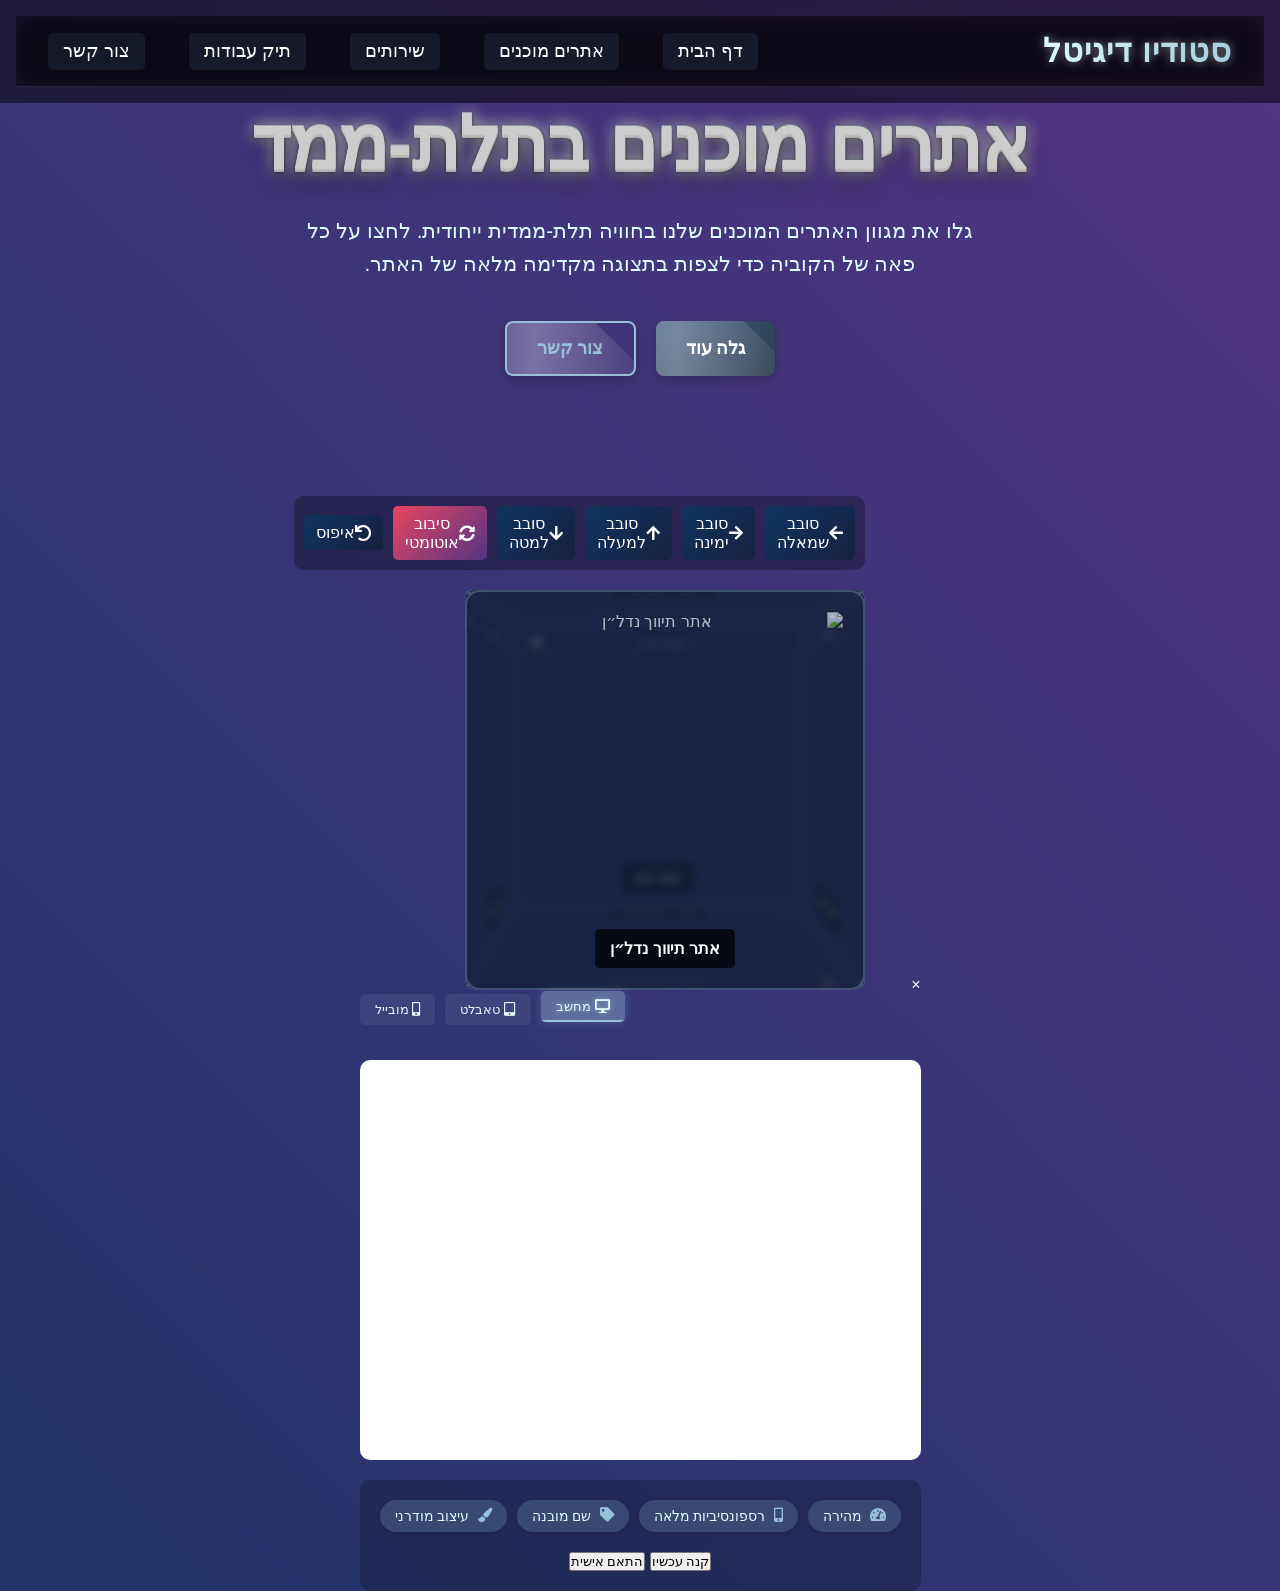
==== commit b1a438e6: "Add files via upload" ====
--- a/index.html
+++ b/index.html
@@ -220,20 +220,62 @@
             position: relative;
             transform-style: preserve-3d;
             transform: translateZ(-200px);
-            animation: rotate 20s infinite linear;
-        }
-        
-        @keyframes rotate {
+            transition: transform 0.5s;
+        }
+        
+        /* מסיר את האנימציה האוטומטית ומחליף אותה בטרנזישן */
+        /* @keyframes rotate {
             0% {
                 transform: translateZ(-200px) rotateX(0deg) rotateY(0deg);
             }
             100% {
                 transform: translateZ(-200px) rotateX(360deg) rotateY(360deg);
             }
+        } */
+        
+        /* סרגל כלים לשליטה בקוביה */
+        .cube-controls {
+            display: flex;
+            justify-content: center;
+            align-items: center;
+            gap: 10px;
+            margin: 20px auto;
+            padding: 10px;
+            background: rgba(0, 0, 0, 0.3);
+            backdrop-filter: blur(10px);
+            border-radius: 10px;
+            width: fit-content;
+        }
+        
+        .cube-controls button {
+            background: linear-gradient(135deg, #0f3460, #16213e);
+            color: white;
+            border: none;
+            border-radius: 5px;
+            padding: 8px 12px;
+            cursor: pointer;
+            font-size: 16px;
+            transition: all 0.3s;
+            display: flex;
+            align-items: center;
+            justify-content: center;
+        }
+        
+        .cube-controls button:hover {
+            background: linear-gradient(135deg, #16213e, #0f3460);
+            transform: scale(1.05);
+        }
+        
+        .cube-controls .auto-rotate {
+            background: linear-gradient(135deg, #e94560, #533483);
+        }
+        
+        .cube-controls .auto-rotate.active {
+            background: linear-gradient(135deg, #533483, #e94560);
         }
         
         .cube:hover {
-            animation-play-state: paused;
+            cursor: pointer;
         }
         
         .cube__face {
@@ -1520,6 +1562,16 @@
         </section>
 
         <div class="scene" style="width: 450px; height: 450px; margin: 50px auto;">
+            <!-- סרגל כלים לשליטה בקוביה -->
+            <div class="cube-controls">
+                <button class="rotate-left" title="סובב שמאלה"><i class="fas fa-arrow-left"></i> סובב שמאלה</button>
+                <button class="rotate-right" title="סובב ימינה"><i class="fas fa-arrow-right"></i> סובב ימינה</button>
+                <button class="rotate-up" title="סובב למעלה"><i class="fas fa-arrow-up"></i> סובב למעלה</button>
+                <button class="rotate-down" title="סובב למטה"><i class="fas fa-arrow-down"></i> סובב למטה</button>
+                <button class="auto-rotate" title="סיבוב אוטומטי"><i class="fas fa-sync-alt"></i> סיבוב אוטומטי</button>
+                <button class="reset-rotation" title="איפוס"><i class="fas fa-undo"></i> איפוס</button>
+            </div>
+            
             <div class="cube" style="width: 100%; height: 100%;">
                 <div class="cube__face cube__face--front" data-site="business">
                     <img src="https://via.placeholder.com/400x400/0f3460/ffffff?text=תיווך+נדלן" alt="אתר תיווך נדל״ן">
@@ -1588,79 +1640,79 @@
             const sitesData = {
                 business: {
                     title: "אתר תיווך נדל״ן",
-                    description: "אתר מקצועי לתיווך נדל״ן, כולל חיפוש נכסים, דפי מידע, יצירת קשר וגלריית תמונות.",
-                    price: "₪1,500",
+                    description: "אתר מודרני לסוכנות תיווך נדל״ן עם ממשק חיפוש מתקדם, תצוגת נכסים אטרקטיבית ומערכת ניהול תוכן ידידותית.",
+                    price: "₪2,500",
                     previewUrl: "https://vipoconnect.github.io/Real-estate-brokerage/",
                     features: {
-                        loadingSpeed: "מהירות טעינה גבוהה",
-                        responsiveness: "רספונסיביות מלאה",
-                        domainName: "שם דומיין חינם",
-                        design: "עיצוב מודרני"
+                        loadingSpeed: "מהיר",
+                        responsiveness: "מותאם לכל המכשירים",
+                        domainName: "כלול לשנה",
+                        design: "פרימיום"
                     }
                 },
                 portfolio: {
                     title: "אתר כושר",
-                    description: "אתר מרשים לסטודיו כושר ותזונה, כולל מידע על אימונים, תכניות תזונה ולוח זמנים.",
+                    description: "אתר מקצועי למאמני כושר ואורח חיים בריא, כולל תצוגת שירותים, לוח זמנים, ומערכת הזמנת שיעורים.",
                     price: "₪1,800",
                     previewUrl: "https://vipoconnect.github.io/fitnes/",
                     features: {
-                        loadingSpeed: "מהירות טעינה בינונית",
-                        responsiveness: "רספונסיביות מלאה",
-                        domainName: "שם דומיין בתשלום",
-                        design: "עיצוב יוקרתי"
+                        loadingSpeed: "מהיר מאוד",
+                        responsiveness: "מותאם לכל המכשירים",
+                        domainName: "כלול לשנה",
+                        design: "מודרני"
                     }
                 },
                 ecommerce: {
                     title: "אתר קוסמטיקה",
-                    description: "אתר קוסמטיקה מקצועי עם תצוגת מוצרים, מידע על טיפולים ואפשרויות יצירת קשר.",
-                    price: "₪2,500",
+                    description: "חנות אינטרנט מלאה למוצרי קוסמטיקה וטיפוח, כולל סל קניות, מערכת תשלומים מאובטחת וניהול מלאי.",
+                    price: "₪3,500",
                     previewUrl: "https://vipoconnect.github.io/face/",
                     features: {
-                        loadingSpeed: "מהירות טעינה אופטימלית",
-                        responsiveness: "רספונסיביות מותאמת אישית",
-                        domainName: "שם דומיין פרימיום",
-                        design: "עיצוב חדשני"
+                        loadingSpeed: "מהיר",
+                        responsiveness: "מותאם לכל המכשירים",
+                        domainName: "כלול לשנה",
+                        design: "יוקרתי"
                     }
                 },
                 blog: {
                     title: "דף נחיתה",
-                    description: "דף נחיתה ממוקד להמרות גבוהות, כולל טפסים, קריאות לפעולה ואנליטיקה.",
+                    description: "דף נחיתה אפקטיבי לקמפיינים שיווקיים, מותאם לקידום מוצרים, שירותים או אירועים עם טפסי לידים מובנים.",
                     price: "₪1,200",
                     previewUrl: "https://lp.landing-page.mobi/index.php?page=landing&id=607833&token=35405e758b173c50c90bc0b49cb6363d&CustomerId=33877&ProjectId=1059482&Domain=lp6.me&Key=ijY1T",
                     features: {
-                        loadingSpeed: "מהירות טעינה גבוהה",
-                        responsiveness: "רספונסיביות מלאה",
-                        domainName: "שם דומיין חינם",
-                        design: "עיצוב נקי ומודרני"
+                        loadingSpeed: "מהיר במיוחד",
+                        responsiveness: "מותאם לכל המכשירים",
+                        domainName: "כלול לשנה",
+                        design: "ממיר"
                     }
                 },
                 landing: {
                     title: "אתר מובייל",
-                    description: "אתר מותאם במיוחד למובייל עם חווית משתמש אופטימלית וזמני טעינה מהירים.",
-                    price: "₪800",
-                    previewUrl: "file:///C:/Users/ALFA%20DPM/Downloads/%D7%AA%D7%99%D7%A7%20%D7%A2%D7%91%D7%95%D7%93%D7%95%D7%AA/%D7%90%D7%AA%D7%A8%D7%99%D7%9D%20%D7%9E%D7%95%D7%9B%D7%A0%D7%99%D7%9D/vipo2/complete_mobile_final_fixed.html",
+                    description: "אתר מותאם במיוחד למובייל עם חווית משתמש מעולה, טעינה מהירה וממשק אינטואיטיבי.",
+                    price: "₪1,500",
+                    previewUrl: "https://example.com/mobile",
                     features: {
-                        loadingSpeed: "מהירות טעינה מהירה במיוחד",
-                        responsiveness: "רספונסיביות אופטימלית",
-                        domainName: "שם דומיין מותאם",
-                        design: "עיצוב ממוקד המרות"
+                        loadingSpeed: "מהיר במיוחד",
+                        responsiveness: "מותאם למובייל",
+                        domainName: "כלול לשנה",
+                        design: "חדשני"
                     }
                 },
                 restaurant: {
                     title: "אתר ציפורניים",
-                    description: "אתר ייעודי לסטודיו ציפורניים, כולל גלריית עבודות, מחירון ואפשרות קביעת תור.",
-                    price: "₪1,700",
-                    previewUrl: "file:///C:/Users/ALFA%20DPM/Downloads/%D7%AA%D7%99%D7%A7%20%D7%A2%D7%91%D7%95%D7%93%D7%95%D7%AA/%D7%90%D7%AA%D7%A8%D7%99%D7%9D%20%D7%9E%D7%95%D7%9B%D7%A0%D7%99%D7%9D/%D7%91%D7%A0%D7%99%D7%99%D7%AA%20%D7%A6%D7%99%D7%A4%D7%95%D7%A8%D7%A0%D7%99%D7%99%D7%9D/index.html",
+                    description: "אתר מקצועי לסטודיו לציפורניים, כולל גלריית עבודות, מערכת הזמנת תורים ותצוגת שירותים ומחירים.",
+                    price: "₪2,000",
+                    previewUrl: "https://example.com/nails",
                     features: {
-                        loadingSpeed: "מהירות טעינה גבוהה",
-                        responsiveness: "רספונסיביות מלאה",
-                        domainName: "שם דומיין תואם",
-                        design: "עיצוב אלגנטי"
+                        loadingSpeed: "מהיר",
+                        responsiveness: "מותאם לכל המכשירים",
+                        domainName: "כלול לשנה",
+                        design: "אלגנטי"
                     }
                 }
             };
             
-            // פתיחת המודאל עם הנתונים המתאימים
+            // פונקציה לפתיחת המודאל
             function openModal(siteType) {
                 const modal = document.getElementById('siteModal');
                 const data = sitesData[siteType];
@@ -1676,17 +1728,130 @@
                 document.querySelector('.domain-name').textContent = data.features.domainName;
                 document.querySelector('.design-quality').textContent = data.features.design;
                 
-                modal.style.display = 'block';
+                modal.classList.add('active');
                 document.body.style.overflow = 'hidden'; // מונע גלילה ברקע
                 
                 // איפוס תצוגת המכשיר לברירת מחדל
                 document.querySelectorAll('.device-btn').forEach(btn => btn.classList.remove('active'));
                 document.querySelector('.device-btn[data-device="desktop"]').classList.add('active');
                 document.querySelector('.preview-frame-container').className = 'preview-frame-container desktop';
+            }
+            
+            // פונקציונליות לסיבוב הקוביה
+            let cube, rotateLeftBtn, rotateRightBtn, rotateUpBtn, rotateDownBtn, autoRotateBtn, resetRotationBtn;
+            let rotationX = 0;
+            let rotationY = 0;
+            let autoRotate = false;
+            let autoRotateInterval;
+            
+            // פונקציה לעדכון הסיבוב של הקוביה
+            function updateCubeRotation() {
+                if (cube) {
+                    cube.style.transform = `translateZ(-200px) rotateX(${rotationX}deg) rotateY(${rotationY}deg)`;
+                }
+            }
+            
+            // הוספת אירועי לחיצה כשהדף נטען
+            document.addEventListener('DOMContentLoaded', function() {
+                // הגדרת אלמנטי הקוביה וכפתורי השליטה
+                cube = document.querySelector('.cube');
+                rotateLeftBtn = document.querySelector('.rotate-left');
+                rotateRightBtn = document.querySelector('.rotate-right');
+                rotateUpBtn = document.querySelector('.rotate-up');
+                rotateDownBtn = document.querySelector('.rotate-down');
+                autoRotateBtn = document.querySelector('.auto-rotate');
+                resetRotationBtn = document.querySelector('.reset-rotation');
                 
-                // עצירת הסיבוב של הקוביה
-                document.querySelector('.cube').style.animationPlayState = 'paused';
-            }
+                if (!cube || !rotateLeftBtn) {
+                    console.error('לא ניתן למצוא את אלמנטי הקוביה או כפתורי השליטה');
+                    return;
+                }
+                
+                // כפתורי סיבוב
+                rotateLeftBtn.addEventListener('click', function() {
+                    console.log('סיבוב שמאלה');
+                    rotationY -= 90;
+                    updateCubeRotation();
+                });
+                
+                rotateRightBtn.addEventListener('click', function() {
+                    console.log('סיבוב ימינה');
+                    rotationY += 90;
+                    updateCubeRotation();
+                });
+                
+                rotateUpBtn.addEventListener('click', function() {
+                    console.log('סיבוב למעלה');
+                    rotationX -= 90;
+                    updateCubeRotation();
+                });
+                
+                rotateDownBtn.addEventListener('click', function() {
+                    console.log('סיבוב למטה');
+                    rotationX += 90;
+                    updateCubeRotation();
+                });
+                
+                // סיבוב אוטומטי
+                autoRotateBtn.addEventListener('click', function() {
+                    console.log('סיבוב אוטומטי');
+                    autoRotate = !autoRotate;
+                    this.classList.toggle('active');
+                    
+                    if (autoRotate) {
+                        autoRotateInterval = setInterval(function() {
+                            rotationY += 1;
+                            updateCubeRotation();
+                        }, 50);
+                    } else {
+                        clearInterval(autoRotateInterval);
+                    }
+                });
+                
+                // איפוס הסיבוב
+                resetRotationBtn.addEventListener('click', function() {
+                    console.log('איפוס סיבוב');
+                    rotationX = 0;
+                    rotationY = 0;
+                    updateCubeRotation();
+                });
+                
+                // הוספת Font Awesome לאייקונים אם עדיין לא קיים
+                if (!document.querySelector('link[href*="font-awesome"]')) {
+                    const fontAwesome = document.createElement('link');
+                    fontAwesome.rel = 'stylesheet';
+                    fontAwesome.href = 'https://cdnjs.cloudflare.com/ajax/libs/font-awesome/5.15.4/css/all.min.css';
+                    document.head.appendChild(fontAwesome);
+                }
+                
+                // הוספת אירועי לחיצה על פאות הקוביה
+                document.querySelectorAll('.cube__face').forEach(face => {
+                    face.addEventListener('click', function() {
+                        const siteType = this.getAttribute('data-site');
+                        openModal(siteType);
+                    });
+                });
+                
+                // הוספת אירוע לחיצה על כפתור סגירת המודאל
+                document.querySelector('.close-modal').addEventListener('click', function() {
+                    document.getElementById('siteModal').classList.remove('active');
+                });
+                
+                // אירועי לחיצה על כפתורי תצוגת מכשיר
+                document.querySelectorAll('.device-view-btn').forEach(btn => {
+                    btn.addEventListener('click', function() {
+                        const view = this.getAttribute('data-view');
+                        document.querySelectorAll('.device-view-btn').forEach(b => b.classList.remove('active'));
+                        this.classList.add('active');
+                        
+                        const previewFrame = document.querySelector('.preview-frame');
+                        previewFrame.className = 'preview-frame';
+                        previewFrame.classList.add(view);
+                    });
+                });
+                
+                console.log('הוגדרו אירועי לחיצה לכפתורי הסיבוב');
+            });
             
             // פתיחת המודאל של תצוגה מקדימה
             document.querySelectorAll('.cube__face').forEach(face => {
@@ -1700,9 +1865,6 @@
             document.querySelector('.close-modal').addEventListener('click', function() {
                 document.getElementById('siteModal').style.display = 'none';
                 document.body.style.overflow = ''; // מחזיר את הגלילה
-                
-                // המשך הסיבוב של הקוביה
-                document.querySelector('.cube').style.animationPlayState = 'running';
             });
             
             // מעבר בין תצוגות מכשירים
@@ -1720,177 +1882,8 @@
                 });
             });
             
-            // אפקט תלת-ממדי לכפתורים
-            document.querySelectorAll('.three-d-button').forEach(button => {
-                button.addEventListener('mouseover', function() {
-                    this.style.transform = 'translateZ(15px)';
-                    this.style.boxShadow = '0 15px 25px rgba(0, 0, 0, 0.5)';
-                });
-                
-                button.addEventListener('mouseout', function() {
-                    this.style.transform = 'translateZ(0)';
-                    this.style.boxShadow = '0 5px 15px rgba(0, 0, 0, 0.3)';
-                });
-                
-                button.addEventListener('mousedown', function() {
-                    this.style.transform = 'translateZ(5px)';
-                    this.style.boxShadow = '0 5px 10px rgba(0, 0, 0, 0.4)';
-                });
-                
-                button.addEventListener('mouseup', function() {
-                    this.style.transform = 'translateZ(15px)';
-                    this.style.boxShadow = '0 15px 25px rgba(0, 0, 0, 0.5)';
-                });
-            });
-            
-            // כרטיסים מתהפכים
-            document.querySelectorAll('.flip-card').forEach(card => {
-                card.addEventListener('click', function() {
-                    const inner = this.querySelector('.flip-card-inner');
-                    if (inner.style.transform === 'rotateY(180deg)') {
-                        inner.style.transform = 'rotateY(0deg)';
-                    } else {
-                        inner.style.transform = 'rotateY(180deg)';
-                    }
-                });
-            });
-            
-            // התאמת תצוגת הקוביה לגודל המסך
-            function adjustCubeSize() {
-                const width = window.innerWidth;
-                const scene = document.querySelector('.scene');
-                const cube = document.querySelector('.cube');
-                const faces = document.querySelectorAll('.cube__face');
-                
-                let size, translateZ;
-                
-                if (width <= 576) {
-                    size = 250;
-                    translateZ = 125;
-                } else if (width <= 768) {
-                    size = 300;
-                    translateZ = 150;
-                } else if (width <= 992) {
-                    size = 350;
-                    translateZ = 175;
-                } else {
-                    size = 400;
-                    translateZ = 200;
-                }
-                
-                // הוספת מעבר חלק בין גדלים
-                scene.style.transition = 'width 0.3s ease, height 0.3s ease';
-                cube.style.transition = 'transform 0.3s ease';
-                faces.forEach(face => {
-                    face.style.transition = 'width 0.3s ease, height 0.3s ease, transform 0.3s ease';
-                });
-                
-                scene.style.width = `${size}px`;
-                scene.style.height = `${size}px`;
-                
-                cube.style.width = `${size}px`;
-                cube.style.height = `${size}px`;
-                cube.style.transform = `translateZ(-${translateZ}px)`;
-                
-                faces.forEach(face => {
-                    face.style.width = `${size}px`;
-                    face.style.height = `${size}px`;
-                });
-                
-                document.querySelector('.cube__face--front').style.transform = `rotateY(0deg) translateZ(${translateZ}px)`;
-                document.querySelector('.cube__face--right').style.transform = `rotateY(90deg) translateZ(${translateZ}px)`;
-                document.querySelector('.cube__face--back').style.transform = `rotateY(180deg) translateZ(${translateZ}px)`;
-                document.querySelector('.cube__face--left').style.transform = `rotateY(-90deg) translateZ(${translateZ}px)`;
-                document.querySelector('.cube__face--top').style.transform = `rotateX(90deg) translateZ(${translateZ}px)`;
-                document.querySelector('.cube__face--bottom').style.transform = `rotateX(-90deg) translateZ(${translateZ}px)`;
-                
-                // התאמת גודל הטקסט בתוך הקוביה
-                const faceTitles = document.querySelectorAll('.cube__face-title');
-                if (width <= 576) {
-                    faceTitles.forEach(title => {
-                        title.style.fontSize = '1.2rem';
-                        title.style.padding = '8px';
-                    });
-                } else {
-                    faceTitles.forEach(title => {
-                        title.style.fontSize = '1.5rem';
-                        title.style.padding = '10px';
-                    });
-                }
-            }
-            
-            // הפעלת התאמת גודל בטעינה ובשינוי גודל החלון
-            window.addEventListener('load', adjustCubeSize);
-            window.addEventListener('resize', adjustCubeSize);
-            
-            // מניעת ריצוד בעת שינוי גודל החלון
-            let resizeTimer;
-            window.addEventListener('resize', function() {
-                document.body.classList.add('resize-animation-stopper');
-                clearTimeout(resizeTimer);
-                resizeTimer = setTimeout(function() {
-                    document.body.classList.remove('resize-animation-stopper');
-                }, 400);
-            });
-            
-            // רקע תלת-ממדי דינמי
-            function createDynamicBackground() {
-                const container = document.getElementById('dynamicBg');
-                const particleCount = 25;
-                
-                for (let i = 0; i < particleCount; i++) {
-                    const particle = document.createElement('div');
-                    particle.classList.add('bg-particle');
-                    
-                    // גודל רנדומלי
-                    const size = Math.random() * 400 + 100;
-                    particle.style.width = `${size}px`;
-                    particle.style.height = `${size}px`;
-                    
-                    // מיקום רנדומלי
-                    particle.style.left = `${Math.random() * 100}%`;
-                    particle.style.top = `${Math.random() * 100}%`;
-                    
-                    // עומק רנדומלי
-                    const depth = Math.random() * 100;
-                    particle.style.transform = `translateZ(${depth}px)`;
-                    
-                    container.appendChild(particle);
-                }
-                
-                // הזזת החלקיקים בהתאם לתנועת העכבר
-                document.addEventListener('mousemove', function(e) {
-                    const mouseX = e.clientX / window.innerWidth;
-                    const mouseY = e.clientY / window.innerHeight;
-                    
-                    const particles = document.querySelectorAll('.bg-particle');
-                    particles.forEach((particle, index) => {
-                        const depth = index / particles.length;
-                        const moveX = (mouseX - 0.5) * 50 * depth;
-                        const moveY = (mouseY - 0.5) * 50 * depth;
-                        
-                        particle.style.transform = `translate3d(${moveX}px, ${moveY}px, ${depth * 100}px)`;
-                    });
-                });
-            }
-            
-            // הפעלת הרקע הדינמי
-            createDynamicBackground();
-            
-            // אפקט תלת-ממדי לכותרת
-            const title = document.querySelector('.three-d-title');
-            document.addEventListener('mousemove', function(e) {
-                const mouseX = e.clientX / window.innerWidth;
-                const mouseY = e.clientY / window.innerHeight;
-                
-                const rotateX = (mouseY - 0.5) * 20;
-                const rotateY = (mouseX - 0.5) * 20;
-                
-                title.style.transform = `rotateX(${-rotateX}deg) rotateY(${rotateY}deg) translateZ(20px)`;
-            });
-            
-            // אנימציית גלילה
-            function revealOnScroll() {
+            // הוספת אנימציות לאלמנטים בעת גלילה
+            window.addEventListener('scroll', function() {
                 const reveals = document.querySelectorAll('.reveal');
                 
                 reveals.forEach(element => {
@@ -1904,67 +1897,10 @@
                         element.classList.remove('active');
                     }
                 });
-            }
-            
-            window.addEventListener('scroll', revealOnScroll);
-            
-            // הפעלת אנימציית גלילה בטעינת הדף
-            revealOnScroll();
-            
-            // כפתור גלילה למעלה
-            const scrollTopBtn = document.querySelector('.scroll-top');
-            window.addEventListener('scroll', function() {
-                if (window.pageYOffset > 300) {
-                    scrollTopBtn.classList.add('active');
-                } else {
-                    scrollTopBtn.classList.remove('active');
-                }
             });
             
-            scrollTopBtn.addEventListener('click', function() {
-                window.scrollTo({
-                    top: 0,
-                    behavior: 'smooth'
-                });
-            });
-            
-            // תפריט מובייל
-            const mobileMenuBtn = document.querySelector('.mobile-menu-btn');
-            const mobileMenu = document.querySelector('.mobile-menu');
-            const closeMenu = document.querySelector('.close-menu');
-            
-            mobileMenuBtn.addEventListener('click', function() {
-                mobileMenu.classList.add('active');
-                document.body.style.overflow = 'hidden'; // מונע גלילה כשהתפריט פתוח
-            });
-            
-            closeMenu.addEventListener('click', function() {
-                mobileMenu.classList.remove('active');
-                document.body.style.overflow = ''; // מחזיר את הגלילה
-            });
-            
-            // סגירת התפריט בלחיצה מחוץ לתפריט
-            document.addEventListener('click', function(event) {
-                if (!mobileMenu.contains(event.target) && !mobileMenuBtn.contains(event.target) && mobileMenu.classList.contains('active')) {
-                    mobileMenu.classList.remove('active');
-                    document.body.style.overflow = ''; // מחזיר את הגלילה
-                }
-            });
-            
-            // הוספת קלאס אנימציה לאייקונים
-            document.querySelectorAll('.fa, .fab, .fas').forEach(icon => {
-                icon.classList.add('icon-animate');
-            });
-            
-            // הוספת קלאס אפקט זוהר לכפתורים
-            document.querySelectorAll('.btn, .neon-button, .preview-btn').forEach(button => {
-                button.classList.add('glow-effect');
-            });
-            
-            // הוספת קלאס reveal לאלמנטים שיופיעו בגלילה
+            // הוספת אנימציות לאלמנטים בטעינת הדף
             document.querySelectorAll('.features-section > div, .testimonials-section > div, .pricing-section > div').forEach(element => {
                 element.classList.add('reveal');
             });
-        </script>
-    </body>
-</html>+        </script>
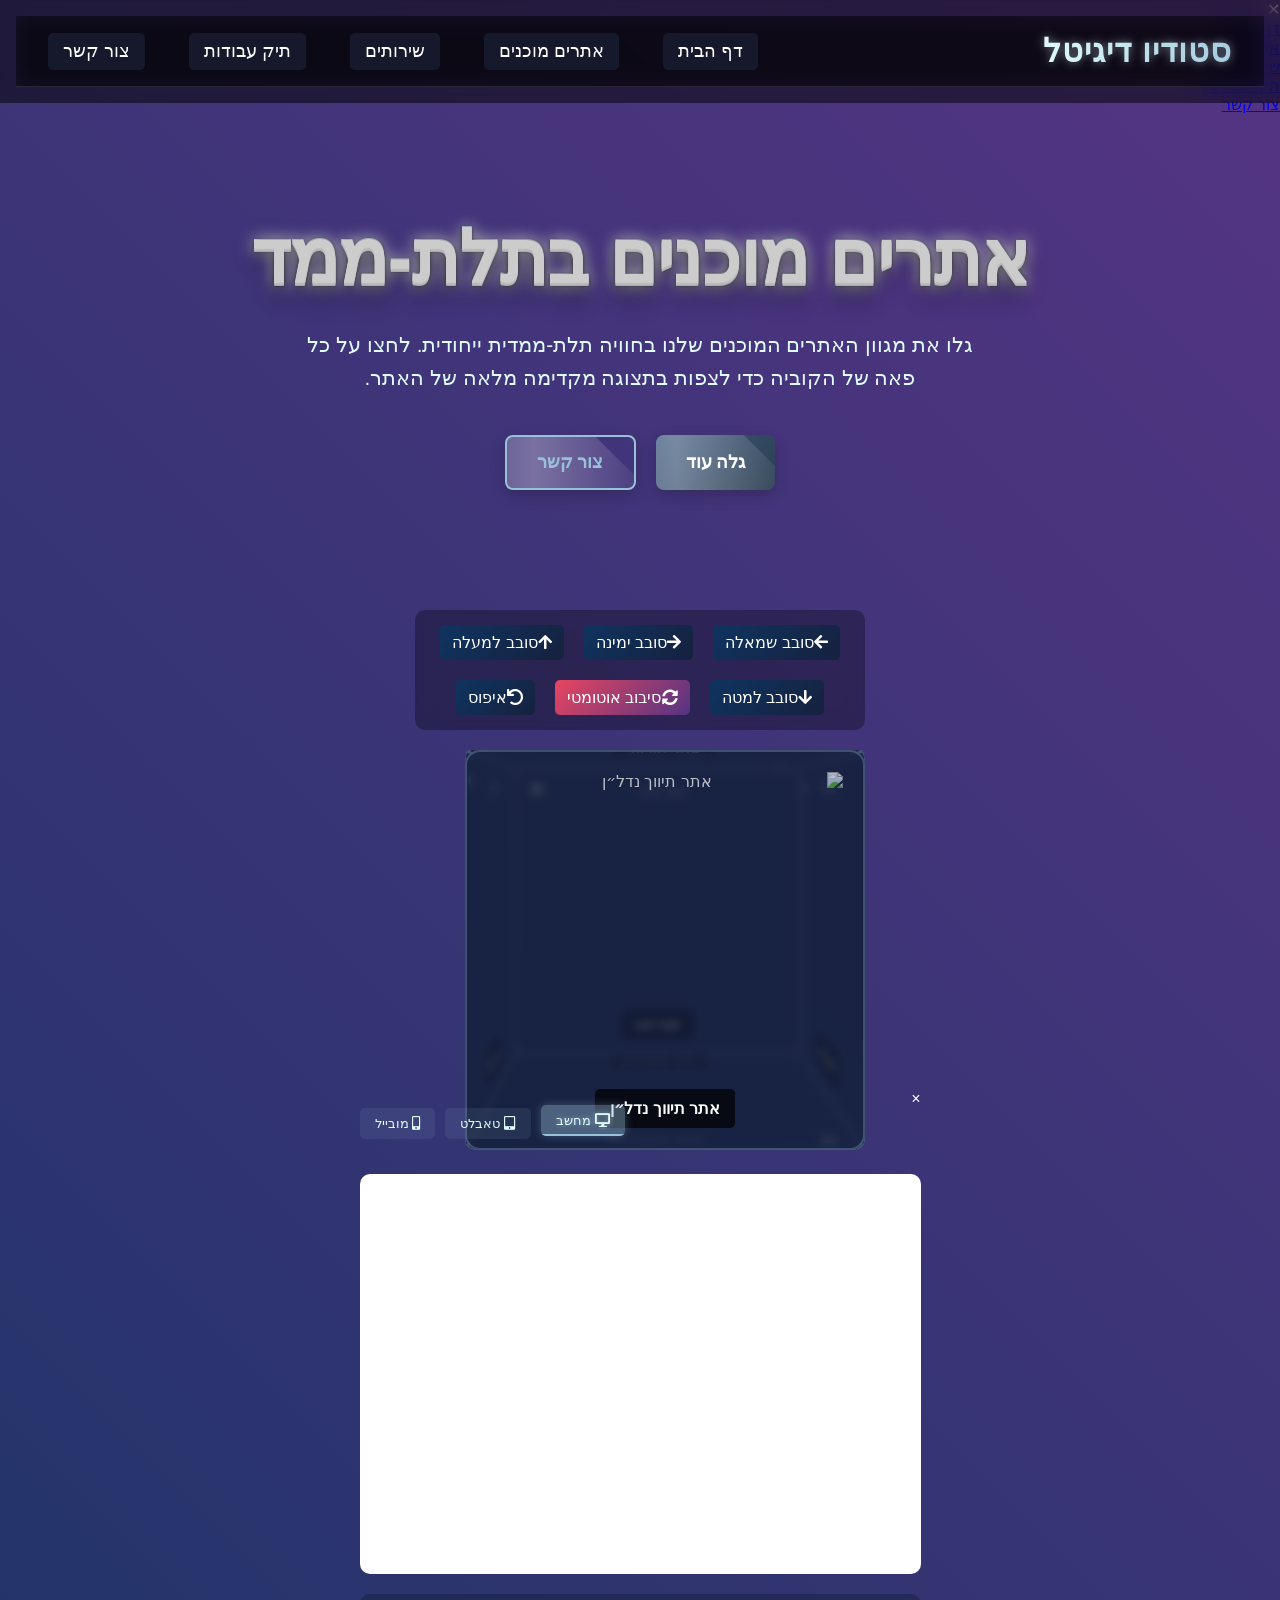
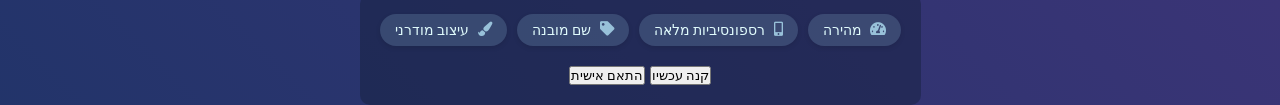
==== commit 8ca5d2d0: "Add files via upload" ====
--- a/index.html
+++ b/index.html
@@ -245,6 +245,7 @@
             backdrop-filter: blur(10px);
             border-radius: 10px;
             width: fit-content;
+            flex-wrap: wrap;
         }
         
         .cube-controls button {
@@ -259,11 +260,7 @@
             display: flex;
             align-items: center;
             justify-content: center;
-        }
-        
-        .cube-controls button:hover {
-            background: linear-gradient(135deg, #16213e, #0f3460);
-            transform: scale(1.05);
+            margin: 5px;
         }
         
         .cube-controls .auto-rotate {
@@ -808,8 +805,8 @@
             }
             
             .scene {
-                width: 300px;
-                height: 300px;
+                width: 300px !important;
+                height: 300px !important;
             }
             
             .cube__face {
@@ -835,6 +832,24 @@
             .features-grid {
                 grid-template-columns: 1fr;
             }
+            
+            .cube-controls {
+                flex-direction: column;
+                width: 90%;
+                max-width: 300px;
+            }
+            
+            .cube-controls button {
+                width: 100%;
+                margin: 5px 0;
+                font-size: 14px;
+                padding: 10px;
+            }
+            
+            .cube-controls button:hover {
+                background: linear-gradient(135deg, #16213e, #0f3460);
+                transform: scale(1.05);
+            }
         }
         
         @media (max-width: 576px) {
@@ -851,8 +866,9 @@
             }
             
             .scene {
-                width: 250px;
-                height: 250px;
+                width: 250px !important;
+                height: 250px !important;
+                margin: 20px auto !important;
             }
             
             .cube__face {
@@ -875,9 +891,32 @@
                 font-size: 1.8rem;
             }
             
-            .cube__face-title {
-                font-size: 1.1rem;
-                padding: 6px;
+            /* שיפור כפתורים במובייל */
+            .cube-controls {
+                padding: 15px;
+                gap: 8px;
+            }
+            
+            .cube-controls button {
+                font-size: 16px;
+                padding: 12px;
+                margin: 3px 0;
+            }
+            
+            /* שיפור מודאל במובייל */
+            .modal-content {
+                width: 95%;
+                padding: 10px;
+            }
+            
+            .close-modal {
+                top: 5px;
+                right: 5px;
+                font-size: 24px;
+            }
+            
+            .site-info {
+                padding: 10px;
             }
         }
         
@@ -911,216 +950,6 @@
         html, body {
             max-width: 100%;
             overflow-x: hidden;
-        }
-        
-        /* שיפורים נוספים למובייל */
-        @media (max-width: 768px) {
-            .hero-section {
-                padding: 20px 15px;
-                margin-top: 20px;
-            }
-            
-            .three-d-title {
-                font-size: 2.2rem !important;
-                margin-bottom: 15px !important;
-                line-height: 1.2;
-            }
-            
-            .hero-section p {
-                font-size: 0.95rem !important;
-                margin-bottom: 25px !important;
-            }
-            
-            .close-menu {
-                background-color: rgba(152, 193, 217, 0.3);
-                width: 50px;
-                height: 50px;
-                font-size: 1.8rem;
-                top: 15px;
-                left: 15px;
-                z-index: 1001;
-                box-shadow: 0 0 10px rgba(0, 0, 0, 0.2);
-            }
-            
-            .mobile-menu {
-                padding-top: 80px;
-            }
-            
-            .section-title {
-                margin-top: 30px;
-            }
-            
-            .main-container {
-                padding-top: 15px;
-            }
-            
-            /* שיפור מרווחים */
-            .scene {
-                margin: 25px auto !important;
-            }
-            
-            .feature-card {
-                margin-bottom: 15px;
-            }
-        }
-        
-        @media (max-width: 576px) {
-            .three-d-title {
-                font-size: 1.8rem !important;
-            }
-            
-            .hero-section p {
-                font-size: 0.9rem !important;
-                line-height: 1.5;
-            }
-            
-            .scene {
-                margin: 20px auto !important;
-            }
-            
-            .section-title {
-                font-size: 1.6rem !important;
-                margin-bottom: 20px !important;
-            }
-        }
-        
-        /* תפריט מובייל */
-        .mobile-menu {
-            position: fixed;
-            top: 0;
-            right: -100%;
-            width: 80%;
-            max-width: 300px;
-            height: 100%;
-            background-color: rgba(22, 33, 62, 0.95);
-            backdrop-filter: blur(10px);
-            z-index: 1000;
-            transition: right 0.3s cubic-bezier(0.175, 0.885, 0.32, 1.275);
-            box-shadow: -5px 0 15px rgba(0, 0, 0, 0.3);
-            overflow-y: auto;
-            padding-top: 60px;
-        }
-        
-        .mobile-menu.active {
-            right: 0;
-            animation: slideIn 0.3s cubic-bezier(0.175, 0.885, 0.32, 1.275) forwards;
-        }
-        
-        @keyframes slideIn {
-            from { right: -100%; opacity: 0; }
-            to { right: 0; opacity: 1; }
-        }
-        
-        .mobile-menu ul {
-            padding: 20px;
-            list-style-type: none;
-            margin: 0;
-        }
-        
-        .mobile-menu ul li {
-            margin-bottom: 15px;
-            opacity: 0;
-            transform: translateX(20px);
-            animation: fadeInItems 0.5s forwards;
-            animation-delay: calc(0.1s * var(--item-index, 0));
-        }
-        
-        @keyframes fadeInItems {
-            to {
-                opacity: 1;
-                transform: translateX(0);
-            }
-        }
-        
-        .mobile-menu ul li a {
-            display: block;
-            padding: 12px 15px;
-            color: #fff;
-            font-size: 1.2rem;
-            text-decoration: none;
-            border-radius: 5px;
-            transition: all 0.3s;
-            background-color: rgba(152, 193, 217, 0.1);
-        }
-        
-        .mobile-menu ul li a:hover {
-            background-color: rgba(152, 193, 217, 0.2);
-            transform: translateX(-5px);
-            color: #98c1d9;
-        }
-        
-        .close-menu {
-            position: absolute;
-            top: 20px;
-            left: 20px;
-            font-size: 1.5rem;
-            color: #fff;
-            cursor: pointer;
-            transition: all 0.3s;
-            width: 40px;
-            height: 40px;
-            display: flex;
-            align-items: center;
-            justify-content: center;
-            border-radius: 50%;
-            background-color: rgba(152, 193, 217, 0.1);
-        }
-        
-        .close-menu:hover {
-            color: #98c1d9;
-            transform: rotate(90deg);
-            background-color: rgba(152, 193, 217, 0.2);
-        }
-        
-        .mobile-menu-btn {
-            font-size: 1.5rem;
-            cursor: pointer;
-            display: none;
-            width: 40px;
-            height: 40px;
-            align-items: center;
-            justify-content: center;
-            border-radius: 50%;
-            background-color: rgba(152, 193, 217, 0.1);
-            transition: all 0.3s;
-        }
-        
-        .mobile-menu-btn:hover {
-            background-color: rgba(152, 193, 217, 0.2);
-            transform: scale(1.1);
-        }
-        
-        @media (max-width: 768px) {
-            .mobile-menu-btn {
-                display: flex !important;
-            }
-            
-            header nav {
-                padding: 0.8rem 1.5rem !important;
-            }
-        }
-        
-        /* שיפור כפתורים */
-        .neon-button {
-            display: inline-block;
-            padding: 12px 25px;
-            font-size: 1rem;
-            font-weight: 600;
-            color: #fff;
-            background: linear-gradient(45deg, #3d5a80, #98c1d9);
-            border: none;
-            border-radius: 30px;
-            text-decoration: none;
-            cursor: pointer;
-            transition: all 0.3s;
-            box-shadow: 0 5px 15px rgba(0, 0, 0, 0.2);
-            text-align: center;
-        }
-        
-        .neon-button:hover {
-            transform: translateY(-3px);
-            box-shadow: 0 8px 20px rgba(0, 0, 0, 0.3);
-            background: linear-gradient(45deg, #98c1d9, #3d5a80);
         }
         
         /* שיפורים נוספים למובייל */
@@ -1747,7 +1576,16 @@
             // פונקציה לעדכון הסיבוב של הקוביה
             function updateCubeRotation() {
                 if (cube) {
-                    cube.style.transform = `translateZ(-200px) rotateX(${rotationX}deg) rotateY(${rotationY}deg)`;
+                    // התאמה לגודל המסך
+                    let translateZ = -200;
+                    
+                    if (window.innerWidth <= 768 && window.innerWidth > 576) {
+                        translateZ = -150;
+                    } else if (window.innerWidth <= 576) {
+                        translateZ = -125;
+                    }
+                    
+                    cube.style.transform = `translateZ(${translateZ}px) rotateX(${rotationX}deg) rotateY(${rotationY}deg)`;
                 }
             }
             
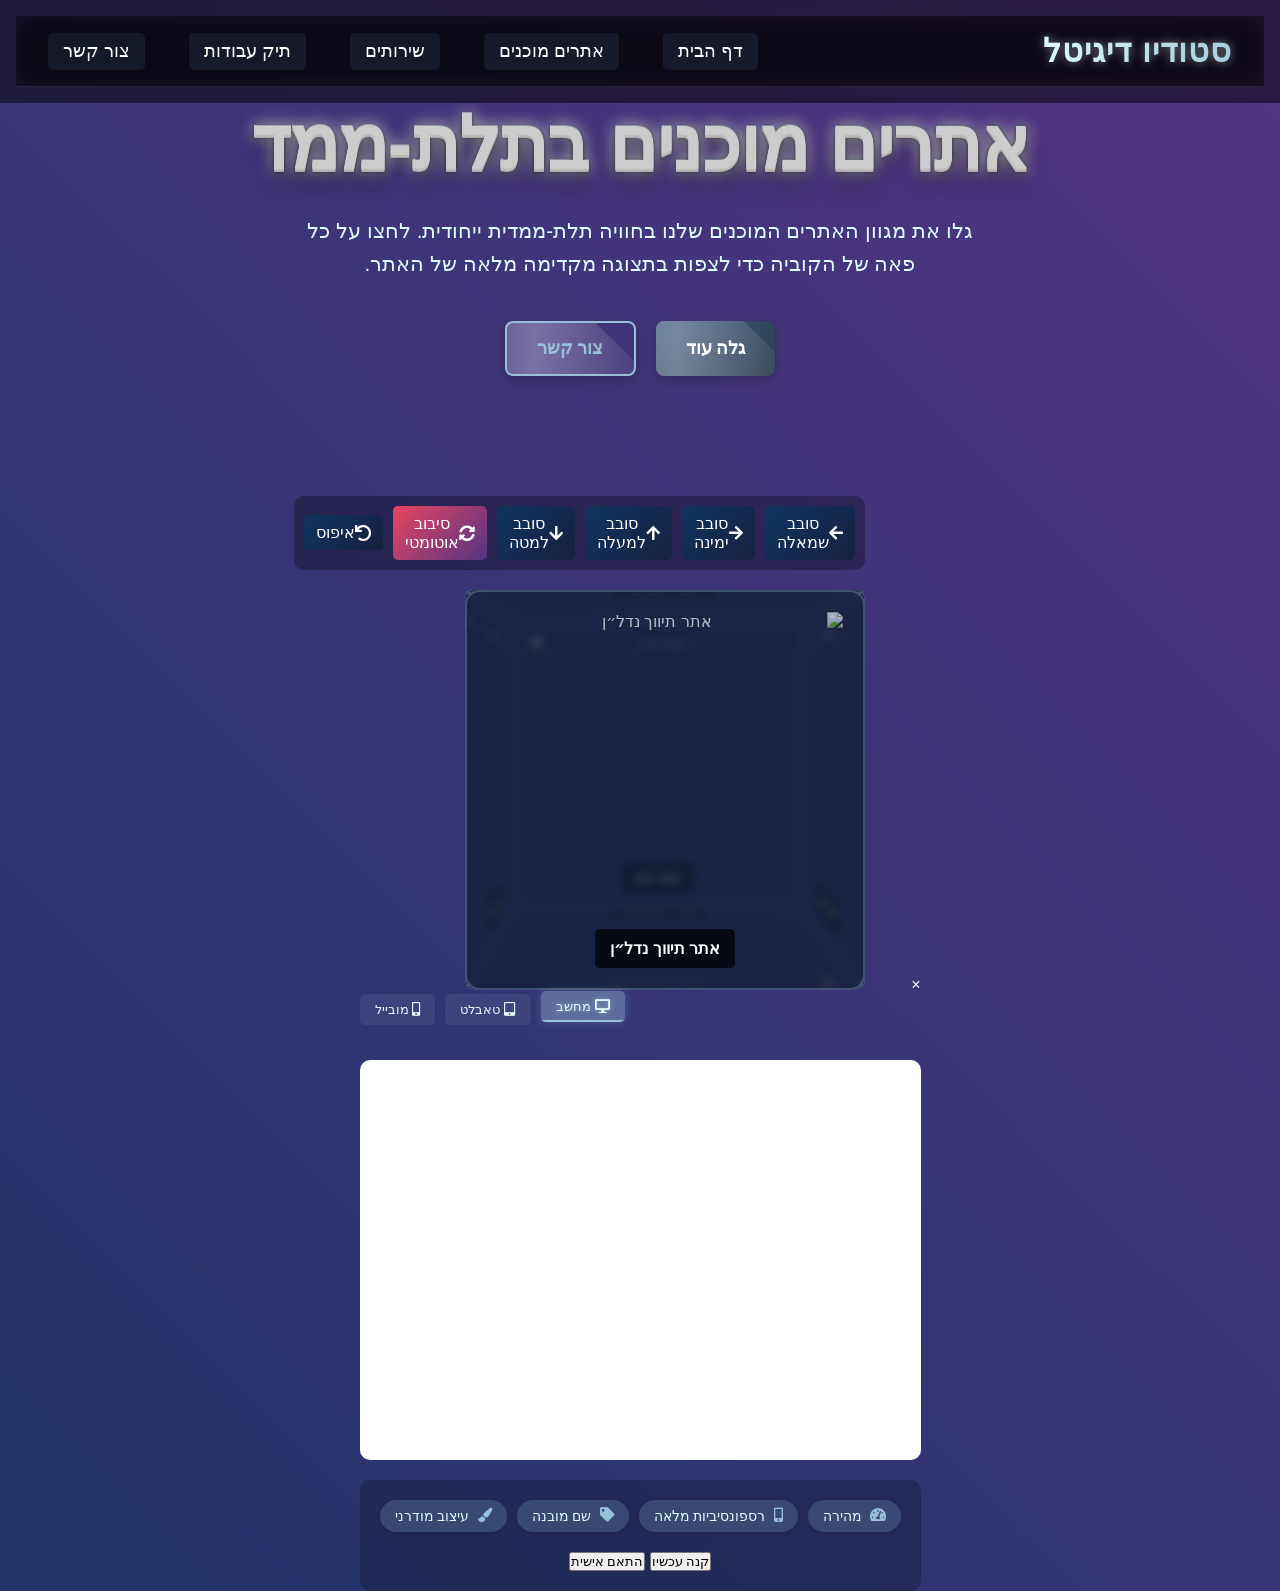
==== commit 42cd50a6: "Add files via upload" ====
--- a/index.html
+++ b/index.html
@@ -245,7 +245,6 @@
             backdrop-filter: blur(10px);
             border-radius: 10px;
             width: fit-content;
-            flex-wrap: wrap;
         }
         
         .cube-controls button {
@@ -260,7 +259,11 @@
             display: flex;
             align-items: center;
             justify-content: center;
-            margin: 5px;
+        }
+        
+        .cube-controls button:hover {
+            background: linear-gradient(135deg, #16213e, #0f3460);
+            transform: scale(1.05);
         }
         
         .cube-controls .auto-rotate {
@@ -805,8 +808,8 @@
             }
             
             .scene {
-                width: 300px !important;
-                height: 300px !important;
+                width: 300px;
+                height: 300px;
             }
             
             .cube__face {
@@ -832,24 +835,6 @@
             .features-grid {
                 grid-template-columns: 1fr;
             }
-            
-            .cube-controls {
-                flex-direction: column;
-                width: 90%;
-                max-width: 300px;
-            }
-            
-            .cube-controls button {
-                width: 100%;
-                margin: 5px 0;
-                font-size: 14px;
-                padding: 10px;
-            }
-            
-            .cube-controls button:hover {
-                background: linear-gradient(135deg, #16213e, #0f3460);
-                transform: scale(1.05);
-            }
         }
         
         @media (max-width: 576px) {
@@ -866,9 +851,8 @@
             }
             
             .scene {
-                width: 250px !important;
-                height: 250px !important;
-                margin: 20px auto !important;
+                width: 250px;
+                height: 250px;
             }
             
             .cube__face {
@@ -891,32 +875,9 @@
                 font-size: 1.8rem;
             }
             
-            /* שיפור כפתורים במובייל */
-            .cube-controls {
-                padding: 15px;
-                gap: 8px;
-            }
-            
-            .cube-controls button {
-                font-size: 16px;
-                padding: 12px;
-                margin: 3px 0;
-            }
-            
-            /* שיפור מודאל במובייל */
-            .modal-content {
-                width: 95%;
-                padding: 10px;
-            }
-            
-            .close-modal {
-                top: 5px;
-                right: 5px;
-                font-size: 24px;
-            }
-            
-            .site-info {
-                padding: 10px;
+            .cube__face-title {
+                font-size: 1.1rem;
+                padding: 6px;
             }
         }
         
@@ -950,6 +911,216 @@
         html, body {
             max-width: 100%;
             overflow-x: hidden;
+        }
+        
+        /* שיפורים נוספים למובייל */
+        @media (max-width: 768px) {
+            .hero-section {
+                padding: 20px 15px;
+                margin-top: 20px;
+            }
+            
+            .three-d-title {
+                font-size: 2.2rem !important;
+                margin-bottom: 15px !important;
+                line-height: 1.2;
+            }
+            
+            .hero-section p {
+                font-size: 0.95rem !important;
+                margin-bottom: 25px !important;
+            }
+            
+            .close-menu {
+                background-color: rgba(152, 193, 217, 0.3);
+                width: 50px;
+                height: 50px;
+                font-size: 1.8rem;
+                top: 15px;
+                left: 15px;
+                z-index: 1001;
+                box-shadow: 0 0 10px rgba(0, 0, 0, 0.2);
+            }
+            
+            .mobile-menu {
+                padding-top: 80px;
+            }
+            
+            .section-title {
+                margin-top: 30px;
+            }
+            
+            .main-container {
+                padding-top: 15px;
+            }
+            
+            /* שיפור מרווחים */
+            .scene {
+                margin: 25px auto !important;
+            }
+            
+            .feature-card {
+                margin-bottom: 15px;
+            }
+        }
+        
+        @media (max-width: 576px) {
+            .three-d-title {
+                font-size: 1.8rem !important;
+            }
+            
+            .hero-section p {
+                font-size: 0.9rem !important;
+                line-height: 1.5;
+            }
+            
+            .scene {
+                margin: 20px auto !important;
+            }
+            
+            .section-title {
+                font-size: 1.6rem !important;
+                margin-bottom: 20px !important;
+            }
+        }
+        
+        /* תפריט מובייל */
+        .mobile-menu {
+            position: fixed;
+            top: 0;
+            right: -100%;
+            width: 80%;
+            max-width: 300px;
+            height: 100%;
+            background-color: rgba(22, 33, 62, 0.95);
+            backdrop-filter: blur(10px);
+            z-index: 1000;
+            transition: right 0.3s cubic-bezier(0.175, 0.885, 0.32, 1.275);
+            box-shadow: -5px 0 15px rgba(0, 0, 0, 0.3);
+            overflow-y: auto;
+            padding-top: 60px;
+        }
+        
+        .mobile-menu.active {
+            right: 0;
+            animation: slideIn 0.3s cubic-bezier(0.175, 0.885, 0.32, 1.275) forwards;
+        }
+        
+        @keyframes slideIn {
+            from { right: -100%; opacity: 0; }
+            to { right: 0; opacity: 1; }
+        }
+        
+        .mobile-menu ul {
+            padding: 20px;
+            list-style-type: none;
+            margin: 0;
+        }
+        
+        .mobile-menu ul li {
+            margin-bottom: 15px;
+            opacity: 0;
+            transform: translateX(20px);
+            animation: fadeInItems 0.5s forwards;
+            animation-delay: calc(0.1s * var(--item-index, 0));
+        }
+        
+        @keyframes fadeInItems {
+            to {
+                opacity: 1;
+                transform: translateX(0);
+            }
+        }
+        
+        .mobile-menu ul li a {
+            display: block;
+            padding: 12px 15px;
+            color: #fff;
+            font-size: 1.2rem;
+            text-decoration: none;
+            border-radius: 5px;
+            transition: all 0.3s;
+            background-color: rgba(152, 193, 217, 0.1);
+        }
+        
+        .mobile-menu ul li a:hover {
+            background-color: rgba(152, 193, 217, 0.2);
+            transform: translateX(-5px);
+            color: #98c1d9;
+        }
+        
+        .close-menu {
+            position: absolute;
+            top: 20px;
+            left: 20px;
+            font-size: 1.5rem;
+            color: #fff;
+            cursor: pointer;
+            transition: all 0.3s;
+            width: 40px;
+            height: 40px;
+            display: flex;
+            align-items: center;
+            justify-content: center;
+            border-radius: 50%;
+            background-color: rgba(152, 193, 217, 0.1);
+        }
+        
+        .close-menu:hover {
+            color: #98c1d9;
+            transform: rotate(90deg);
+            background-color: rgba(152, 193, 217, 0.2);
+        }
+        
+        .mobile-menu-btn {
+            font-size: 1.5rem;
+            cursor: pointer;
+            display: none;
+            width: 40px;
+            height: 40px;
+            align-items: center;
+            justify-content: center;
+            border-radius: 50%;
+            background-color: rgba(152, 193, 217, 0.1);
+            transition: all 0.3s;
+        }
+        
+        .mobile-menu-btn:hover {
+            background-color: rgba(152, 193, 217, 0.2);
+            transform: scale(1.1);
+        }
+        
+        @media (max-width: 768px) {
+            .mobile-menu-btn {
+                display: flex !important;
+            }
+            
+            header nav {
+                padding: 0.8rem 1.5rem !important;
+            }
+        }
+        
+        /* שיפור כפתורים */
+        .neon-button {
+            display: inline-block;
+            padding: 12px 25px;
+            font-size: 1rem;
+            font-weight: 600;
+            color: #fff;
+            background: linear-gradient(45deg, #3d5a80, #98c1d9);
+            border: none;
+            border-radius: 30px;
+            text-decoration: none;
+            cursor: pointer;
+            transition: all 0.3s;
+            box-shadow: 0 5px 15px rgba(0, 0, 0, 0.2);
+            text-align: center;
+        }
+        
+        .neon-button:hover {
+            transform: translateY(-3px);
+            box-shadow: 0 8px 20px rgba(0, 0, 0, 0.3);
+            background: linear-gradient(45deg, #98c1d9, #3d5a80);
         }
         
         /* שיפורים נוספים למובייל */
@@ -1576,16 +1747,7 @@
             // פונקציה לעדכון הסיבוב של הקוביה
             function updateCubeRotation() {
                 if (cube) {
-                    // התאמה לגודל המסך
-                    let translateZ = -200;
-                    
-                    if (window.innerWidth <= 768 && window.innerWidth > 576) {
-                        translateZ = -150;
-                    } else if (window.innerWidth <= 576) {
-                        translateZ = -125;
-                    }
-                    
-                    cube.style.transform = `translateZ(${translateZ}px) rotateX(${rotationX}deg) rotateY(${rotationY}deg)`;
+                    cube.style.transform = `translateZ(-200px) rotateX(${rotationX}deg) rotateY(${rotationY}deg)`;
                 }
             }
             
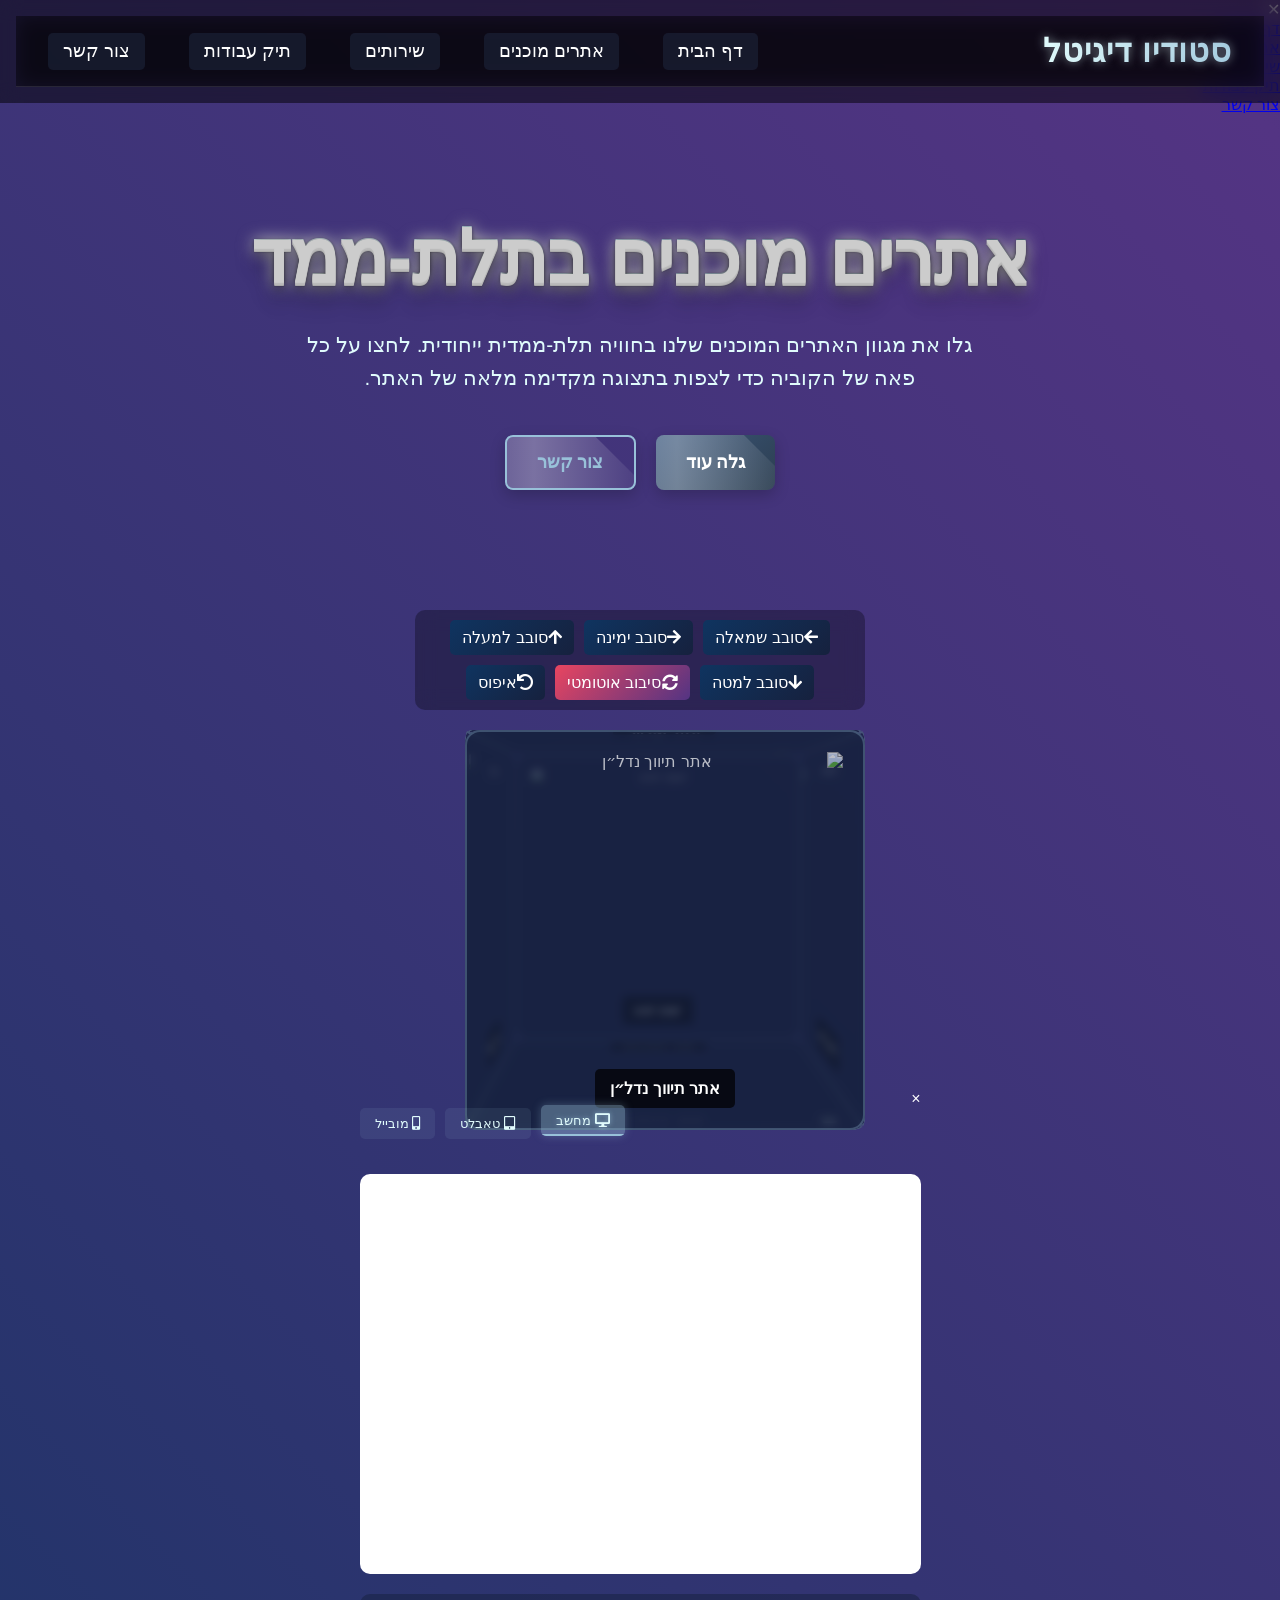
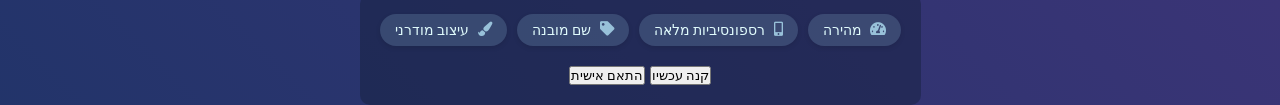
==== commit 9ccd183d: "Add files via upload" ====
--- a/index.html
+++ b/index.html
@@ -2,7 +2,9 @@
 <html lang="he" dir="rtl">
 <head>
     <meta charset="UTF-8">
-    <meta name="viewport" content="width=device-width, initial-scale=1.0">
+    <meta name="viewport" content="width=device-width, initial-scale=1.0, maximum-scale=1.0, user-scalable=no">
+    <meta name="apple-mobile-web-app-capable" content="yes">
+    <meta name="mobile-web-app-capable" content="yes">
     <title>סטודיו דיגיטל - אתרים מוכנים בתלת-ממד</title>
     <style>
         * {
@@ -245,6 +247,7 @@
             backdrop-filter: blur(10px);
             border-radius: 10px;
             width: fit-content;
+            flex-wrap: wrap;
         }
         
         .cube-controls button {
@@ -259,6 +262,8 @@
             display: flex;
             align-items: center;
             justify-content: center;
+            -webkit-tap-highlight-color: transparent;
+            touch-action: manipulation;
         }
         
         .cube-controls button:hover {
@@ -921,217 +926,7 @@
             }
             
             .three-d-title {
-                font-size: 2.2rem !important;
-                margin-bottom: 15px !important;
-                line-height: 1.2;
-            }
-            
-            .hero-section p {
-                font-size: 0.95rem !important;
-                margin-bottom: 25px !important;
-            }
-            
-            .close-menu {
-                background-color: rgba(152, 193, 217, 0.3);
-                width: 50px;
-                height: 50px;
-                font-size: 1.8rem;
-                top: 15px;
-                left: 15px;
-                z-index: 1001;
-                box-shadow: 0 0 10px rgba(0, 0, 0, 0.2);
-            }
-            
-            .mobile-menu {
-                padding-top: 80px;
-            }
-            
-            .section-title {
-                margin-top: 30px;
-            }
-            
-            .main-container {
-                padding-top: 15px;
-            }
-            
-            /* שיפור מרווחים */
-            .scene {
-                margin: 25px auto !important;
-            }
-            
-            .feature-card {
-                margin-bottom: 15px;
-            }
-        }
-        
-        @media (max-width: 576px) {
-            .three-d-title {
-                font-size: 1.8rem !important;
-            }
-            
-            .hero-section p {
-                font-size: 0.9rem !important;
-                line-height: 1.5;
-            }
-            
-            .scene {
-                margin: 20px auto !important;
-            }
-            
-            .section-title {
-                font-size: 1.6rem !important;
-                margin-bottom: 20px !important;
-            }
-        }
-        
-        /* תפריט מובייל */
-        .mobile-menu {
-            position: fixed;
-            top: 0;
-            right: -100%;
-            width: 80%;
-            max-width: 300px;
-            height: 100%;
-            background-color: rgba(22, 33, 62, 0.95);
-            backdrop-filter: blur(10px);
-            z-index: 1000;
-            transition: right 0.3s cubic-bezier(0.175, 0.885, 0.32, 1.275);
-            box-shadow: -5px 0 15px rgba(0, 0, 0, 0.3);
-            overflow-y: auto;
-            padding-top: 60px;
-        }
-        
-        .mobile-menu.active {
-            right: 0;
-            animation: slideIn 0.3s cubic-bezier(0.175, 0.885, 0.32, 1.275) forwards;
-        }
-        
-        @keyframes slideIn {
-            from { right: -100%; opacity: 0; }
-            to { right: 0; opacity: 1; }
-        }
-        
-        .mobile-menu ul {
-            padding: 20px;
-            list-style-type: none;
-            margin: 0;
-        }
-        
-        .mobile-menu ul li {
-            margin-bottom: 15px;
-            opacity: 0;
-            transform: translateX(20px);
-            animation: fadeInItems 0.5s forwards;
-            animation-delay: calc(0.1s * var(--item-index, 0));
-        }
-        
-        @keyframes fadeInItems {
-            to {
-                opacity: 1;
-                transform: translateX(0);
-            }
-        }
-        
-        .mobile-menu ul li a {
-            display: block;
-            padding: 12px 15px;
-            color: #fff;
-            font-size: 1.2rem;
-            text-decoration: none;
-            border-radius: 5px;
-            transition: all 0.3s;
-            background-color: rgba(152, 193, 217, 0.1);
-        }
-        
-        .mobile-menu ul li a:hover {
-            background-color: rgba(152, 193, 217, 0.2);
-            transform: translateX(-5px);
-            color: #98c1d9;
-        }
-        
-        .close-menu {
-            position: absolute;
-            top: 20px;
-            left: 20px;
-            font-size: 1.5rem;
-            color: #fff;
-            cursor: pointer;
-            transition: all 0.3s;
-            width: 40px;
-            height: 40px;
-            display: flex;
-            align-items: center;
-            justify-content: center;
-            border-radius: 50%;
-            background-color: rgba(152, 193, 217, 0.1);
-        }
-        
-        .close-menu:hover {
-            color: #98c1d9;
-            transform: rotate(90deg);
-            background-color: rgba(152, 193, 217, 0.2);
-        }
-        
-        .mobile-menu-btn {
-            font-size: 1.5rem;
-            cursor: pointer;
-            display: none;
-            width: 40px;
-            height: 40px;
-            align-items: center;
-            justify-content: center;
-            border-radius: 50%;
-            background-color: rgba(152, 193, 217, 0.1);
-            transition: all 0.3s;
-        }
-        
-        .mobile-menu-btn:hover {
-            background-color: rgba(152, 193, 217, 0.2);
-            transform: scale(1.1);
-        }
-        
-        @media (max-width: 768px) {
-            .mobile-menu-btn {
-                display: flex !important;
-            }
-            
-            header nav {
-                padding: 0.8rem 1.5rem !important;
-            }
-        }
-        
-        /* שיפור כפתורים */
-        .neon-button {
-            display: inline-block;
-            padding: 12px 25px;
-            font-size: 1rem;
-            font-weight: 600;
-            color: #fff;
-            background: linear-gradient(45deg, #3d5a80, #98c1d9);
-            border: none;
-            border-radius: 30px;
-            text-decoration: none;
-            cursor: pointer;
-            transition: all 0.3s;
-            box-shadow: 0 5px 15px rgba(0, 0, 0, 0.2);
-            text-align: center;
-        }
-        
-        .neon-button:hover {
-            transform: translateY(-3px);
-            box-shadow: 0 8px 20px rgba(0, 0, 0, 0.3);
-            background: linear-gradient(45deg, #98c1d9, #3d5a80);
-        }
-        
-        /* שיפורים נוספים למובייל */
-        @media (max-width: 768px) {
-            .hero-section {
-                padding: 20px 15px;
-                margin-top: 20px;
-            }
-            
-            .three-d-title {
-                font-size: 2.2rem !important;
+                font-size: 2.5rem !important;
                 margin-bottom: 15px !important;
                 line-height: 1.2;
             }
@@ -1437,6 +1232,75 @@
             font-weight: bold;
             color: #98c1d9;
             margin-bottom: 20px;
+        }
+        
+        /* שיפורים נוספים למובייל */
+        @media (max-width: 768px) {
+            .hero-section {
+                padding: 20px 15px;
+                margin-top: 20px;
+            }
+            
+            .scene {
+                width: 300px !important;
+                height: 300px !important;
+                margin: 30px auto !important;
+            }
+            
+            .cube__face {
+                width: 300px;
+                height: 300px;
+            }
+            
+            .cube-controls {
+                flex-wrap: wrap;
+                gap: 5px;
+                padding: 5px;
+            }
+            
+            .cube-controls button {
+                font-size: 14px;
+                padding: 6px 8px;
+                margin: 2px;
+            }
+            
+            .three-d-title {
+                font-size: 2.5rem !important;
+            }
+            
+            .modal-content {
+                width: 95%;
+                max-width: 95%;
+            }
+            
+            .site-details {
+                padding: 10px;
+            }
+            
+            .preview-frame-container {
+                height: 300px;
+            }
+        }
+        
+        @media (max-width: 480px) {
+            .scene {
+                width: 250px !important;
+                height: 250px !important;
+            }
+            
+            .cube__face {
+                width: 250px;
+                height: 250px;
+            }
+            
+            .cube-controls button {
+                font-size: 12px;
+                padding: 5px 7px;
+            }
+            
+            .three-d-title {
+                font-size: 2rem !important;
+            }
         }
     </style>
 </head>
@@ -1743,6 +1607,8 @@
             let rotationY = 0;
             let autoRotate = false;
             let autoRotateInterval;
+            let touchStartX, touchStartY;
+            let isTouching = false;
             
             // פונקציה לעדכון הסיבוב של הקוביה
             function updateCubeRotation() {
@@ -1816,6 +1682,53 @@
                     updateCubeRotation();
                 });
                 
+                // הוספת תמיכה במגע (טאץ') לסיבוב הקוביה
+                const scene = document.querySelector('.scene');
+                
+                scene.addEventListener('touchstart', function(e) {
+                    const touch = e.touches[0];
+                    touchStartX = touch.clientX;
+                    touchStartY = touch.clientY;
+                    isTouching = true;
+                    
+                    // עצירת סיבוב אוטומטי בעת מגע
+                    if (autoRotate) {
+                        autoRotate = false;
+                        autoRotateBtn.classList.remove('active');
+                        clearInterval(autoRotateInterval);
+                    }
+                    
+                    e.preventDefault();
+                }, { passive: false });
+                
+                scene.addEventListener('touchmove', function(e) {
+                    if (!isTouching) return;
+                    
+                    const touch = e.touches[0];
+                    const deltaX = touch.clientX - touchStartX;
+                    const deltaY = touch.clientY - touchStartY;
+                    
+                    // סיבוב הקוביה בהתאם לתנועת האצבע
+                    rotationY += deltaX * 0.5;
+                    rotationX -= deltaY * 0.5;
+                    
+                    updateCubeRotation();
+                    
+                    touchStartX = touch.clientX;
+                    touchStartY = touch.clientY;
+                    
+                    e.preventDefault();
+                }, { passive: false });
+                
+                scene.addEventListener('touchend', function() {
+                    isTouching = false;
+                });
+                
+                // מניעת זום בעת הקשה כפולה על הקוביה במובייל
+                scene.addEventListener('dblclick', function(e) {
+                    e.preventDefault();
+                });
+                
                 // הוספת Font Awesome לאייקונים אם עדיין לא קיים
                 if (!document.querySelector('link[href*="font-awesome"]')) {
                     const fontAwesome = document.createElement('link');
@@ -1838,19 +1751,41 @@
                 });
                 
                 // אירועי לחיצה על כפתורי תצוגת מכשיר
-                document.querySelectorAll('.device-view-btn').forEach(btn => {
+                document.querySelectorAll('.device-btn').forEach(btn => {
                     btn.addEventListener('click', function() {
-                        const view = this.getAttribute('data-view');
-                        document.querySelectorAll('.device-view-btn').forEach(b => b.classList.remove('active'));
+                        const device = this.getAttribute('data-device');
+                        
+                        // עדכון כפתור פעיל
+                        document.querySelectorAll('.device-btn').forEach(b => b.classList.remove('active'));
                         this.classList.add('active');
                         
-                        const previewFrame = document.querySelector('.preview-frame');
-                        previewFrame.className = 'preview-frame';
-                        previewFrame.classList.add(view);
+                        // עדכון תצוגת מכשיר
+                        const container = document.querySelector('.preview-frame-container');
+                        container.className = `preview-frame-container ${device}`;
                     });
                 });
                 
-                console.log('הוגדרו אירועי לחיצה לכפתורי הסיבוב');
+                // הוספת אנימציות לאלמנטים בעת גלילה
+                window.addEventListener('scroll', function() {
+                    const reveals = document.querySelectorAll('.reveal');
+                    
+                    reveals.forEach(element => {
+                        const windowHeight = window.innerHeight;
+                        const elementTop = element.getBoundingClientRect().top;
+                        const elementVisible = 150;
+                        
+                        if (elementTop < windowHeight - elementVisible) {
+                            element.classList.add('active');
+                        } else {
+                            element.classList.remove('active');
+                        }
+                    });
+                });
+                
+                // הוספת אנימציות לאלמנטים בטעינת הדף
+                document.querySelectorAll('.features-section > div, .testimonials-section > div, .pricing-section > div').forEach(element => {
+                    element.classList.add('reveal');
+                });
             });
             
             // פתיחת המודאל של תצוגה מקדימה
@@ -1903,4 +1838,6 @@
             document.querySelectorAll('.features-section > div, .testimonials-section > div, .pricing-section > div').forEach(element => {
                 element.classList.add('reveal');
             });
-        </script>+        </script>
+    </body>
+</html>
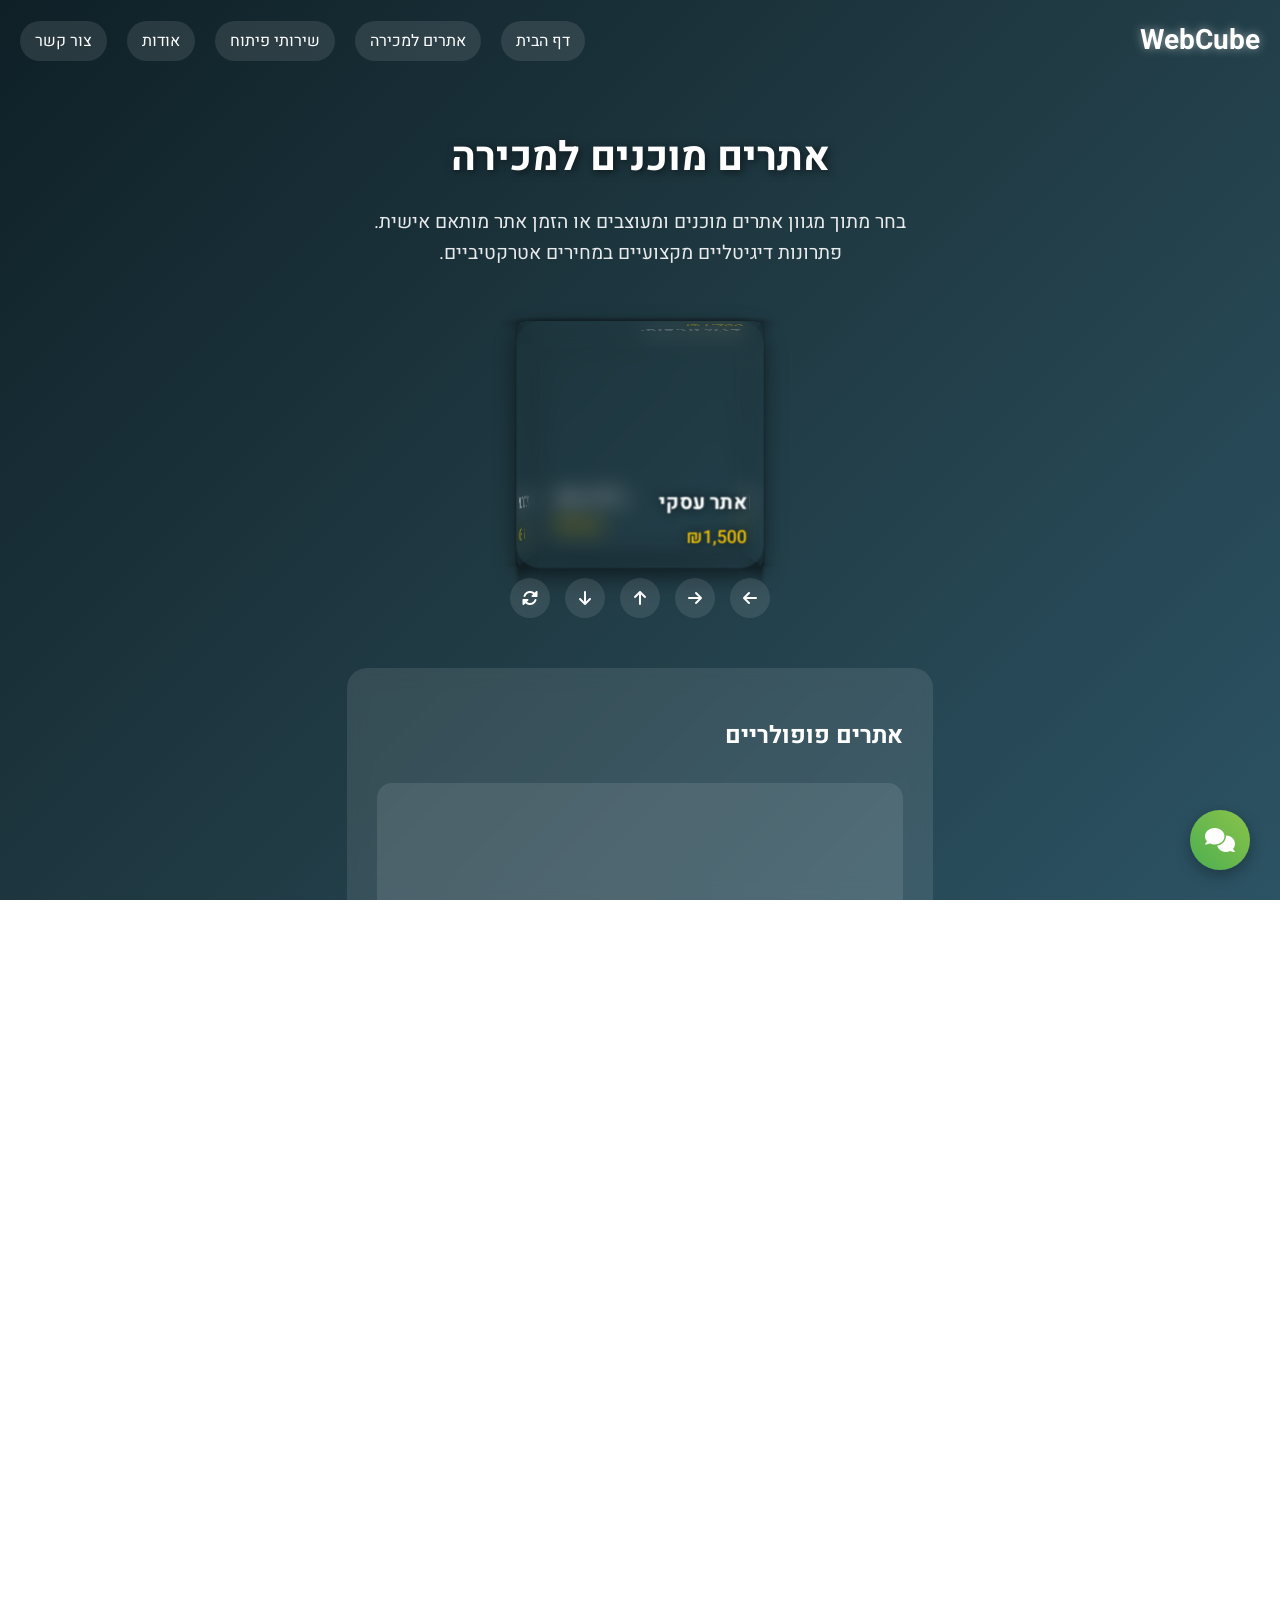
==== commit debb6462: "Add files via upload" ====
--- a/index.html
+++ b/index.html
@@ -1,1843 +1,976 @@
 <!DOCTYPE html>
 <html lang="he" dir="rtl">
 <head>
-    <meta charset="UTF-8">
-    <meta name="viewport" content="width=device-width, initial-scale=1.0, maximum-scale=1.0, user-scalable=no">
-    <meta name="apple-mobile-web-app-capable" content="yes">
-    <meta name="mobile-web-app-capable" content="yes">
-    <title>סטודיו דיגיטל - אתרים מוכנים בתלת-ממד</title>
-    <style>
-        * {
-            margin: 0;
-            padding: 0;
-            box-sizing: border-box;
-            font-family: 'Segoe UI', Tahoma, Geneva, Verdana, sans-serif;
-        }
-        
-        body {
-            background: linear-gradient(45deg, #16213e, #0f3460, #533483, #16213e);
-            background-size: 400% 400%;
-            animation: gradientAnimation 15s ease infinite;
-            color: #fff;
-            min-height: 100vh;
-            overflow-x: hidden;
-            font-size: 16px;
-        }
-        
-        @keyframes gradientAnimation {
-            0% {
-                background-position: 0% 50%;
-            }
-            50% {
-                background-position: 100% 50%;
-            }
-            100% {
-                background-position: 0% 50%;
-            }
-        }
-        
-        header {
-            padding: 1rem;
-            background-color: rgba(0, 0, 0, 0.5);
-            backdrop-filter: blur(10px);
-            position: fixed;
-            width: 100%;
-            z-index: 1000;
-            top: 0;
-            right: 0;
-            display: flex;
-            justify-content: space-between;
-            align-items: center;
-        }
-        
-        .logo {
-            font-size: 1.8rem;
-            font-weight: bold;
-            background: linear-gradient(90deg, #e0fbfc, #98c1d9);
-            -webkit-background-clip: text;
-            background-clip: text;
-            color: transparent;
-            text-shadow: 0 0 10px rgba(224, 251, 252, 0.5);
-        }
-        
-        nav {
-            display: flex;
-            align-items: center;
-        }
-        
-        nav ul {
-            display: flex;
-            list-style: none;
-        }
-        
-        nav ul li {
-            margin-right: 1.5rem;
-            perspective: 800px;
-        }
-        
-        nav ul li a {
-            color: #fff;
-            text-decoration: none;
-            font-size: 1.1rem;
-            transition: all 0.3s;
-            display: block;
-            padding: 8px 15px;
-            background: rgba(61, 90, 128, 0.2);
-            border-radius: 5px;
-            transform-style: preserve-3d;
-            transform: translateZ(0);
-        }
-        
-        nav ul li a:hover {
-            color: #98c1d9;
-            transform: translateZ(20px) rotateX(10deg);
-            box-shadow: 0 10px 20px rgba(0, 0, 0, 0.4);
-        }
-        
-        nav ul li a::before {
-            content: '';
-            position: absolute;
-            width: 100%;
-            height: 10px;
-            background: rgba(61, 90, 128, 0.4);
-            bottom: -10px;
-            left: 0;
-            transform-origin: top;
-            transform: rotateX(-90deg);
-            opacity: 0;
-            transition: opacity 0.3s;
-        }
-        
-        nav ul li a:hover::before {
-            opacity: 1;
-        }
-        
-        .main-container {
-            max-width: 1400px;
-            width: 90%;
-            margin: 0 auto;
-            padding-top: 100px;
-            display: flex;
-            flex-direction: column;
-            align-items: center;
-        }
-        
-        .hero-section {
-            text-align: center;
-            margin-bottom: 50px;
-            width: 100%;
-            max-width: 800px;
-        }
-        
-        .hero-section p {
-            font-size: 1.2rem;
-            margin: 20px 0;
-            line-height: 1.6;
-            color: #e0fbfc;
-        }
-        
-        .hero-buttons {
-            display: flex;
-            justify-content: center;
-            gap: 20px;
-            margin-top: 30px;
-        }
-        
-        .three-d-button {
-            padding: 15px 30px;
-            font-size: 1.1rem;
-            border: none;
-            border-radius: 8px;
-            cursor: pointer;
-            position: relative;
-            transform-style: preserve-3d;
-            transition: transform 0.3s, box-shadow 0.3s;
-        }
-        
-        .three-d-button::before {
-            content: '';
-            position: absolute;
-            width: 100%;
-            height: 20px;
-            background: inherit;
-            left: 0;
-            bottom: -20px;
-            transform-origin: top;
-            transform: rotateX(-90deg);
-        }
-        
-        .three-d-button::after {
-            content: '';
-            position: absolute;
-            width: 20px;
-            height: 100%;
-            background: inherit;
-            top: 0;
-            right: -20px;
-            transform-origin: left;
-            transform: rotateY(90deg);
-        }
-        
-        .three-d-button.primary {
-            background: linear-gradient(135deg, #3d5a80, #2c3e50);
-            color: white;
-        }
-        
-        .three-d-button.primary:hover {
-            background: linear-gradient(135deg, #2c3e50, #3d5a80);
-        }
-        
-        .three-d-button.secondary {
-            background: transparent;
-            color: #98c1d9;
-            border: 2px solid #98c1d9;
-        }
-        
-        .three-d-button.secondary:hover {
-            background-color: rgba(152, 193, 217, 0.1);
-        }
-        
-        /* קוביה תלת-ממדית */
-        .scene {
-            width: 400px;
-            height: 400px;
-            margin: 30px auto;
-            perspective: 1000px;
-            transform-style: preserve-3d;
-            animation: floatUpDown 5s ease-in-out infinite;
-        }
-        
-        @keyframes floatUpDown {
-            0%, 100% {
-                transform: translateY(0);
-            }
-            50% {
-                transform: translateY(-15px);
-            }
-        }
-        
-        .cube {
-            width: 100%;
-            height: 100%;
-            position: relative;
-            transform-style: preserve-3d;
-            transform: translateZ(-200px);
-            transition: transform 0.5s;
-        }
-        
-        /* מסיר את האנימציה האוטומטית ומחליף אותה בטרנזישן */
-        /* @keyframes rotate {
-            0% {
-                transform: translateZ(-200px) rotateX(0deg) rotateY(0deg);
-            }
-            100% {
-                transform: translateZ(-200px) rotateX(360deg) rotateY(360deg);
-            }
-        } */
-        
-        /* סרגל כלים לשליטה בקוביה */
-        .cube-controls {
-            display: flex;
-            justify-content: center;
-            align-items: center;
-            gap: 10px;
-            margin: 20px auto;
-            padding: 10px;
-            background: rgba(0, 0, 0, 0.3);
-            backdrop-filter: blur(10px);
-            border-radius: 10px;
-            width: fit-content;
-            flex-wrap: wrap;
-        }
-        
-        .cube-controls button {
-            background: linear-gradient(135deg, #0f3460, #16213e);
-            color: white;
-            border: none;
-            border-radius: 5px;
-            padding: 8px 12px;
-            cursor: pointer;
-            font-size: 16px;
-            transition: all 0.3s;
-            display: flex;
-            align-items: center;
-            justify-content: center;
-            -webkit-tap-highlight-color: transparent;
-            touch-action: manipulation;
-        }
-        
-        .cube-controls button:hover {
-            background: linear-gradient(135deg, #16213e, #0f3460);
-            transform: scale(1.05);
-        }
-        
-        .cube-controls .auto-rotate {
-            background: linear-gradient(135deg, #e94560, #533483);
-        }
-        
-        .cube-controls .auto-rotate.active {
-            background: linear-gradient(135deg, #533483, #e94560);
-        }
-        
-        .cube:hover {
-            cursor: pointer;
-        }
-        
-        .cube__face {
-            position: absolute;
-            width: 400px;
-            height: 400px;
-            border: 2px solid rgba(255, 255, 255, 0.2);
-            background-color: rgba(0, 0, 0, 0.8);
-            display: flex;
-            align-items: center;
-            justify-content: center;
-            flex-direction: column;
-            cursor: pointer;
-            overflow: hidden;
-            transition: transform 0.3s, box-shadow 0.3s;
-        }
-        
-        .cube__face:hover {
-            box-shadow: 0 0 20px rgba(152, 193, 217, 0.8);
-        }
-        
-        .cube__face img {
-            width: 100%;
-            height: 100%;
-            object-fit: cover;
-            opacity: 0.7;
-            transition: opacity 0.3s, transform 0.3s;
-            transform-style: preserve-3d;
-            transform: translateZ(0);
-        }
-        
-        .cube__face:hover img {
-            opacity: 1;
-            transform: translateZ(20px) scale(1.05);
-            filter: brightness(1.2);
-        }
-        
-        .cube__face--front {
-            transform: rotateY(0deg) translateZ(200px);
-        }
-        
-        .cube__face--right {
-            transform: rotateY(90deg) translateZ(200px);
-        }
-        
-        .cube__face--back {
-            transform: rotateY(180deg) translateZ(200px);
-        }
-        
-        .cube__face--left {
-            transform: rotateY(-90deg) translateZ(200px);
-        }
-        
-        .cube__face--top {
-            transform: rotateX(90deg) translateZ(200px);
-        }
-        
-        .cube__face--bottom {
-            transform: rotateX(-90deg) translateZ(200px);
-        }
-        
-        .cube__face-title {
-            position: absolute;
-            bottom: 20px;
-            background-color: rgba(0, 0, 0, 0.7);
-            padding: 10px 15px;
-            border-radius: 5px;
-            font-weight: bold;
-            z-index: 2;
-        }
-        
-        /* אנימציות לפאות הקוביה */
-        .cube__face {
-            position: absolute;
-            width: 400px;
-            height: 400px;
-            border: 2px solid rgba(152, 193, 217, 0.3);
-            border-radius: 15px;
-            overflow: hidden;
-            display: flex;
-            align-items: center;
-            justify-content: center;
-            flex-direction: column;
-            text-align: center;
-            padding: 20px;
-            background-color: rgba(22, 33, 62, 0.7);
-            backdrop-filter: blur(5px);
-            transition: all 0.5s;
-        }
-        
-        .cube__face:hover {
-            transform-origin: center;
-            animation: pulseGlow 2s infinite;
-            border-color: rgba(152, 193, 217, 0.8);
-            box-shadow: 0 0 15px rgba(152, 193, 217, 0.5);
-        }
-        
-        @keyframes pulseGlow {
-            0% {
-                box-shadow: 0 0 10px rgba(152, 193, 217, 0.5);
-            }
-            50% {
-                box-shadow: 0 0 20px rgba(152, 193, 217, 0.8), 0 0 30px rgba(152, 193, 217, 0.4);
-            }
-            100% {
-                box-shadow: 0 0 10px rgba(152, 193, 217, 0.5);
-            }
-        }
-        
-        .cube__face__content {
-            transform: translateZ(20px);
-            transition: transform 0.3s;
-        }
-        
-        .cube__face:hover .cube__face__content {
-            transform: translateZ(30px) scale(1.05);
-        }
-        
-        /* אנימציות לכפתורי המודאל */
-        .preview-btn {
-            position: relative;
-            overflow: hidden;
-            transition: all 0.3s;
-            z-index: 1;
-        }
-        
-        .preview-btn:before {
-            content: '';
-            position: absolute;
-            top: 0;
-            left: -100%;
-            width: 100%;
-            height: 100%;
-            background: linear-gradient(90deg, transparent, rgba(255, 255, 255, 0.2), transparent);
-            transition: all 0.6s;
-            z-index: -1;
-        }
-        
-        .preview-btn:hover:before {
-            left: 100%;
-            animation: shimmer 1.5s infinite;
-        }
-        
-        @keyframes shimmer {
-            0% {
-                left: -100%;
-            }
-            100% {
-                left: 100%;
-            }
-        }
-        
-        /* אנימציה למעבר בין תצוגות במודאל */
-        .device-switcher button {
-            transition: all 0.3s;
-            position: relative;
-            overflow: hidden;
-        }
-        
-        .device-switcher button:after {
-            content: '';
-            position: absolute;
-            bottom: 0;
-            left: 0;
-            width: 0;
-            height: 2px;
-            background: #98c1d9;
-            transition: width 0.3s;
-        }
-        
-        .device-switcher button:hover:after,
-        .device-switcher button.active:after {
-            width: 100%;
-        }
-        
-        .device-switcher button.active {
-            transform: translateY(-3px);
-            text-shadow: 0 0 5px rgba(152, 193, 217, 0.8);
-        }
-        
-        /* כותרת תלת-ממדית */
-        .three-d-title {
-            position: relative;
-            font-size: 4rem;
-            font-weight: bold;
-            text-align: center;
-            transform-style: preserve-3d;
-            margin-bottom: 30px;
-            text-shadow: 0 1px 0 #ccc,
-                         0 2px 0 #c9c9c9,
-                         0 3px 0 #bbb,
-                         0 4px 0 #b9b9b9,
-                         0 5px 0 #aaa,
-                         0 6px 1px rgba(0,0,0,.1),
-                         0 0 5px rgba(0,0,0,.1),
-                         0 1px 3px rgba(0,0,0,.3),
-                         0 3px 5px rgba(0,0,0,.2),
-                         0 5px 10px rgba(0,0,0,.25),
-                         0 10px 10px rgba(0,0,0,.2),
-                         0 20px 20px rgba(0,0,0,.15);
-            animation: float 6s ease-in-out infinite;
-            background: linear-gradient(90deg, #e0fbfc, #98c1d9, #3d5a80);
-            -webkit-background-clip: text;
-            background-clip: text;
-            color: transparent;
-        }
-        
-        @keyframes float {
-            0% {
-                transform: translateZ(0px);
-            }
-            50% {
-                transform: translateZ(20px) translateY(-10px);
-            }
-            100% {
-                transform: translateZ(0px);
-            }
-        }
-        
-        /* אנימציות רקע */
-        @keyframes shineEffect {
-            0% {
-                left: -50%;
-                top: -50%;
-            }
-            100% {
-                left: 150%;
-                top: 150%;
-            }
-        }
-        
-        /* אנימציות לכפתורים */
-        .neon-button {
-            display: inline-block;
-            padding: 12px 25px;
-            font-size: 1rem;
-            font-weight: 600;
-            color: #fff;
-            background: linear-gradient(45deg, #3d5a80, #98c1d9);
-            border: none;
-            border-radius: 30px;
-            text-decoration: none;
-            cursor: pointer;
-            transition: all 0.3s;
-            box-shadow: 0 5px 15px rgba(0, 0, 0, 0.2);
-            text-align: center;
-            position: relative;
-            overflow: hidden;
-        }
-        
-        .neon-button:before {
-            content: '';
-            position: absolute;
-            top: -50%;
-            left: -50%;
-            width: 200%;
-            height: 200%;
-            background: linear-gradient(45deg, rgba(255,255,255,0), rgba(255,255,255,0.3), rgba(255,255,255,0));
-            transform: rotate(45deg);
-            animation: shineEffect 3s infinite;
-            pointer-events: none;
-        }
-        
-        .neon-button:hover {
-            transform: translateY(-3px);
-            box-shadow: 0 8px 20px rgba(0, 0, 0, 0.3);
-            background: linear-gradient(45deg, #98c1d9, #3d5a80);
-        }
-        
-        .neon-button:active {
-            transform: translateY(1px);
-            box-shadow: 0 2px 10px rgba(0, 0, 0, 0.2);
-        }
-        
-        /* אנימציה לאייקונים */
-        .animated-icon {
-            animation: pulse 2s infinite;
-            transition: all 0.3s;
-        }
-        
-        @keyframes pulse {
-            0% {
-                transform: scale(1);
-                opacity: 1;
-            }
-            50% {
-                transform: scale(1.05);
-                opacity: 0.8;
-            }
-            100% {
-                transform: scale(1);
-                opacity: 1;
-            }
-        }
-        
-        .animated-icon:hover {
-            animation: rotateGlow 1.5s infinite;
-        }
-        
-        @keyframes rotateGlow {
-            0% {
-                box-shadow: 0 0 10px rgba(152, 193, 217, 0.5);
-                transform: rotate(0deg);
-            }
-            50% {
-                box-shadow: 0 0 20px rgba(152, 193, 217, 0.8);
-                transform: rotate(180deg);
-            }
-            100% {
-                box-shadow: 0 0 10px rgba(152, 193, 217, 0.5);
-                transform: rotate(360deg);
-            }
-        }
-        
-        /* אנימציה לתפריט */
-        .mobile-menu-btn {
-            position: relative;
-            overflow: hidden;
-            display: none;
-        }
-        
-        .mobile-menu-btn:after {
-            content: '';
-            position: absolute;
-            top: 0;
-            left: 0;
-            width: 100%;
-            height: 100%;
-            background: radial-gradient(circle, rgba(152, 193, 217, 0.4) 0%, rgba(152, 193, 217, 0) 70%);
-            opacity: 0;
-            transition: opacity 0.3s;
-        }
-        
-        .mobile-menu-btn:hover:after {
-            opacity: 1;
-            animation: pulseLight 1.5s infinite;
-        }
-        
-        @keyframes pulseLight {
-            0%, 100% {
-                transform: scale(1);
-                opacity: 0.5;
-            }
-            50% {
-                transform: scale(1.2);
-                opacity: 0.8;
-            }
-        }
-        
-        /* כותרת תלת-ממדית */
-        .three-d-title {
-            position: relative;
-        }
-        
-        .three-d-title:after {
-            content: attr(data-text);
-            position: absolute;
-            left: 0;
-            top: 0;
-            width: 100%;
-            height: 100%;
-            z-index: -1;
-            background: linear-gradient(45deg, rgba(152, 193, 217, 0.3), rgba(61, 90, 128, 0.3));
-            -webkit-background-clip: text;
-            background-clip: text;
-            -webkit-text-fill-color: transparent;
-            color: transparent;
-            filter: blur(8px);
-            animation: glowText 3s infinite alternate;
-        }
-        
-        @keyframes glowText {
-            0% {
-                filter: blur(8px);
-                transform: translateX(-3px);
-            }
-            100% {
-                filter: blur(12px);
-                transform: translateX(3px);
-            }
-        }
-        
-        /* אנימציות לתפריט הניווט ולכפתורי גלילה */
-        header nav ul li a {
-            position: relative;
-            overflow: hidden;
-            transition: all 0.3s;
-        }
-        
-        header nav ul li a:before {
-            content: '';
-            position: absolute;
-            bottom: -2px;
-            right: 0;
-            width: 0;
-            height: 2px;
-            background-color: #98c1d9;
-            transition: width 0.3s ease;
-        }
-        
-        header nav ul li a:hover:before {
-            width: 100%;
-            right: auto;
-            left: 0;
-        }
-        
-        header nav ul li a:hover {
-            color: #98c1d9;
-            transform: translateY(-3px);
-            text-shadow: 0 0 8px rgba(152, 193, 217, 0.5);
-        }
-        
-        .scroll-top {
-            position: fixed;
-            bottom: 30px;
-            left: 30px;
-            width: 50px;
-            height: 50px;
-            background: linear-gradient(135deg, #3d5a80, #98c1d9);
-            color: #fff;
-            border-radius: 50%;
-            display: flex;
-            align-items: center;
-            justify-content: center;
-            font-size: 1.5rem;
-            cursor: pointer;
-            opacity: 0;
-            visibility: hidden;
-            transition: all 0.5s;
-            box-shadow: 0 5px 15px rgba(0, 0, 0, 0.2);
-            z-index: 999;
-        }
-        
-        .scroll-top.active {
-            opacity: 1;
-            visibility: visible;
-            animation: bounce 2s infinite;
-        }
-        
-        @keyframes bounce {
-            0%, 20%, 50%, 80%, 100% {
-                transform: translateY(0);
-            }
-            40% {
-                transform: translateY(-10px);
-            }
-            60% {
-                transform: translateY(-5px);
-            }
-        }
-        
-        .scroll-top:hover {
-            transform: scale(1.1);
-            box-shadow: 0 8px 20px rgba(0, 0, 0, 0.3);
-        }
-        
-        /* רספונסיביות */
-        @media (max-width: 1200px) {
-            .main-container {
-                max-width: 960px;
-            }
-            
-            .three-d-title {
-                font-size: 3.5rem;
-            }
-            
-            .features-grid {
-                grid-template-columns: repeat(2, 1fr);
-            }
-        }
-        
-        @media (max-width: 992px) {
-            .main-container {
-                max-width: 720px;
-            }
-            
-            .three-d-title {
-                font-size: 3rem;
-            }
-            
-            .hero-section p {
-                font-size: 1.1rem;
-            }
-            
-            .scene {
-                width: 350px;
-                height: 350px;
-            }
-            
-            .cube__face {
-                width: 350px;
-                height: 350px;
-            }
-            
-            .cube {
-                transform: translateZ(-175px);
-            }
-            
-            .cube__face--front  { transform: rotateY(  0deg) translateZ(175px); }
-            .cube__face--right  { transform: rotateY( 90deg) translateZ(175px); }
-            .cube__face--back   { transform: rotateY(180deg) translateZ(175px); }
-            .cube__face--left   { transform: rotateY(-90deg) translateZ(175px); }
-            .cube__face--top    { transform: rotateX( 90deg) translateZ(175px); }
-            .cube__face--bottom { transform: rotateX(-90deg) translateZ(175px); }
-            
-            .section-title {
-                font-size: 2.5rem;
-            }
-        }
-        
-        @media (max-width: 768px) {
-            .main-container {
-                max-width: 540px;
-            }
-            
-            header nav ul {
-                display: none !important;
-            }
-            
-            .mobile-menu-btn {
-                display: flex !important;
-            }
-            
-            .three-d-title {
-                font-size: 2.5rem;
-            }
-            
-            .hero-section p {
-                font-size: 1rem;
-            }
-            
-            .scene {
-                width: 300px;
-                height: 300px;
-            }
-            
-            .cube__face {
-                width: 300px;
-                height: 300px;
-            }
-            
-            .cube {
-                transform: translateZ(-150px);
-            }
-            
-            .cube__face--front  { transform: rotateY(  0deg) translateZ(150px); }
-            .cube__face--right  { transform: rotateY( 90deg) translateZ(150px); }
-            .cube__face--back   { transform: rotateY(180deg) translateZ(150px); }
-            .cube__face--left   { transform: rotateY(-90deg) translateZ(150px); }
-            .cube__face--top    { transform: rotateX( 90deg) translateZ(150px); }
-            .cube__face--bottom { transform: rotateX(-90deg) translateZ(150px); }
-            
-            .section-title {
-                font-size: 2rem;
-            }
-            
-            .features-grid {
-                grid-template-columns: 1fr;
-            }
-        }
-        
-        @media (max-width: 576px) {
-            .main-container {
-                padding: 0 15px;
-            }
-            
-            .three-d-title {
-                font-size: 2rem;
-            }
-            
-            .hero-section p {
-                font-size: 0.9rem;
-            }
-            
-            .scene {
-                width: 250px;
-                height: 250px;
-            }
-            
-            .cube__face {
-                width: 250px;
-                height: 250px;
-            }
-            
-            .cube {
-                transform: translateZ(-125px);
-            }
-            
-            .cube__face--front  { transform: rotateY(  0deg) translateZ(125px); }
-            .cube__face--right  { transform: rotateY( 90deg) translateZ(125px); }
-            .cube__face--back   { transform: rotateY(180deg) translateZ(125px); }
-            .cube__face--left   { transform: rotateY(-90deg) translateZ(125px); }
-            .cube__face--top    { transform: rotateX( 90deg) translateZ(125px); }
-            .cube__face--bottom { transform: rotateX(-90deg) translateZ(125px); }
-            
-            .section-title {
-                font-size: 1.8rem;
-            }
-            
-            .cube__face-title {
-                font-size: 1.1rem;
-                padding: 6px;
-            }
-        }
-        
-        /* שיפור חוויית המשתמש במובייל */
-        @media (hover: none) {
-            .neon-button:hover {
-                transform: none;
-                box-shadow: none;
-            }
-            
-            .preview-btn:hover {
-                transform: none;
-            }
-            
-            .animated-icon:hover {
-                transform: none;
-            }
-            
-            /* הגדלת אזורי לחיצה במובייל */
-            .mobile-menu ul li a {
-                padding: 15px;
-            }
-            
-            .close-menu, .mobile-menu-btn {
-                width: 44px;
-                height: 44px;
-            }
-        }
-        
-        /* מניעת גלילה אופקית */
-        html, body {
-            max-width: 100%;
-            overflow-x: hidden;
-        }
-        
-        /* שיפורים נוספים למובייל */
-        @media (max-width: 768px) {
-            .hero-section {
-                padding: 20px 15px;
-                margin-top: 20px;
-            }
-            
-            .three-d-title {
-                font-size: 2.5rem !important;
-                margin-bottom: 15px !important;
-                line-height: 1.2;
-            }
-            
-            .hero-section p {
-                font-size: 0.95rem !important;
-                margin-bottom: 25px !important;
-            }
-            
-            .close-menu {
-                background-color: rgba(152, 193, 217, 0.3);
-                width: 50px;
-                height: 50px;
-                font-size: 1.8rem;
-                top: 15px;
-                left: 15px;
-                z-index: 1001;
-                box-shadow: 0 0 10px rgba(0, 0, 0, 0.2);
-            }
-            
-            .mobile-menu {
-                padding-top: 80px;
-            }
-            
-            .section-title {
-                margin-top: 30px;
-            }
-            
-            .main-container {
-                padding-top: 15px;
-            }
-            
-            /* שיפור מרווחים */
-            .scene {
-                margin: 25px auto !important;
-            }
-            
-            .feature-card {
-                margin-bottom: 15px;
-            }
-            
-            /* שיפור לוגו ותפריט */
-            .logo {
-                font-size: 1.6rem !important;
-                font-weight: 600;
-                background: linear-gradient(45deg, #98c1d9, #e0fbfc);
-                -webkit-background-clip: text;
-                background-clip: text;
-                -webkit-text-fill-color: transparent;
-                text-shadow: 0 2px 5px rgba(0, 0, 0, 0.1);
-            }
-            
-            header nav {
-                padding: 0.8rem 1rem !important;
-            }
-            
-            .mobile-menu-btn {
-                background-color: rgba(152, 193, 217, 0.3);
-                border-radius: 8px;
-                width: 40px;
-                height: 40px;
-                display: flex;
-                align-items: center;
-                justify-content: center;
-                font-size: 1.8rem;
-                box-shadow: 0 2px 8px rgba(0, 0, 0, 0.2);
-            }
-            
-            /* שיפור כפתורים במובייל */
-            .neon-button {
-                padding: 12px 20px;
-                width: 85%;
-                max-width: 250px;
-                margin: 8px auto;
-                font-size: 0.95rem;
-                display: block;
-            }
-            
-            /* שיפור הצגת טקסט */
-            p {
-                line-height: 1.6;
-            }
-        }
-        
-        /* אנימציות רקע */
-        @keyframes shineEffect {
-            0% {
-                left: -50%;
-                top: -50%;
-            }
-            100% {
-                left: 150%;
-                top: 150%;
-            }
-        }
-        
-        /* אנימציות לאייקונים */
-        .icon-animate {
-            transition: all 0.3s;
-            position: relative;
-        }
-        
-        .icon-animate:hover {
-            transform: scale(1.2);
-            filter: drop-shadow(0 0 8px rgba(152, 193, 217, 0.8));
-        }
-        
-        .icon-animate:after {
-            content: '';
-            position: absolute;
-            width: 100%;
-            height: 100%;
-            top: 0;
-            left: 0;
-            background: radial-gradient(circle, rgba(152, 193, 217, 0.4) 0%, transparent 70%);
-            opacity: 0;
-            transition: opacity 0.3s;
-            border-radius: 50%;
-            z-index: -1;
-        }
-        
-        .icon-animate:hover:after {
-            opacity: 1;
-            animation: pulse 1.5s infinite;
-        }
-        
-        @keyframes pulse {
-            0% {
-                transform: scale(0.95);
-                opacity: 0.7;
-            }
-            50% {
-                transform: scale(1.05);
-                opacity: 0.4;
-            }
-            100% {
-                transform: scale(0.95);
-                opacity: 0.7;
-            }
-        }
-        
-        /* אנימציית גלילה */
-        .reveal {
-            opacity: 0;
-            transform: translateY(30px);
-            transition: all 0.8s ease;
-        }
-        
-        .reveal.active {
-            opacity: 1;
-            transform: translateY(0);
-        }
-        
-        /* אפקט זוהר לכפתורים */
-        .glow-effect {
-            position: relative;
-            overflow: hidden;
-        }
-        
-        .glow-effect:before {
-            content: '';
-            position: absolute;
-            top: -50%;
-            left: -50%;
-            width: 200%;
-            height: 200%;
-            background: radial-gradient(circle, rgba(152, 193, 217, 0.3) 0%, transparent 70%);
-            opacity: 0;
-            transition: opacity 0.5s;
-            z-index: -1;
-            transform: scale(0.5);
-        }
-        
-        .glow-effect:hover:before {
-            opacity: 1;
-            transform: scale(1);
-            animation: glowPulse 2s infinite;
-        }
-        
-        @keyframes glowPulse {
-            0%, 100% {
-                transform: scale(0.8);
-            }
-            50% {
-                transform: scale(1.1);
-            }
-        }
-        
-        /* עיצוב תגיות מאפיינים */
-        .feature-badges {
-            display: flex;
-            flex-wrap: wrap;
-            gap: 10px;
-            margin-bottom: 20px;
-            justify-content: center;
-        }
-        
-        .feature-badge {
-            background: rgba(152, 193, 217, 0.2);
-            color: #e0fbfc;
-            padding: 8px 15px;
-            border-radius: 20px;
-            font-size: 0.9rem;
-            display: inline-flex;
-            align-items: center;
-            gap: 8px;
-            box-shadow: 0 2px 5px rgba(0, 0, 0, 0.1);
-            transition: all 0.3s;
-        }
-        
-        .feature-badge:hover {
-            transform: translateY(-3px);
-            box-shadow: 0 5px 10px rgba(0, 0, 0, 0.2);
-            background: rgba(152, 193, 217, 0.3);
-        }
-        
-        .feature-badge i {
-            color: #98c1d9;
-        }
-        
-        /* עיצוב מודאל */
-        .site-preview {
-            display: flex;
-            flex-direction: column;
-            gap: 20px;
-        }
-        
-        .preview-header {
-            display: flex;
-            justify-content: space-between;
-            align-items: center;
-            margin-bottom: 15px;
-        }
-        
-        .site-title {
-            font-size: 1.8rem;
-            margin: 0;
-            color: #e0fbfc;
-        }
-        
-        .device-switcher {
-            display: flex;
-            gap: 10px;
-        }
-        
-        .device-btn {
-            background: rgba(152, 193, 217, 0.1);
-            color: #e0fbfc;
-            border: none;
-            padding: 8px 15px;
-            border-radius: 5px;
-            cursor: pointer;
-            transition: all 0.3s;
-        }
-        
-        .device-btn.active {
-            background: rgba(152, 193, 217, 0.4);
-            box-shadow: 0 0 10px rgba(152, 193, 217, 0.3);
-        }
-        
-        .preview-frame-container {
-            width: 100%;
-            height: 400px;
-            overflow: hidden;
-            border-radius: 10px;
-            transition: all 0.5s;
-        }
-        
-        .preview-frame-container.desktop {
-            width: 100%;
-        }
-        
-        .preview-frame-container.tablet {
-            width: 768px;
-            margin: 0 auto;
-        }
-        
-        .preview-frame-container.mobile {
-            width: 375px;
-            margin: 0 auto;
-        }
-        
-        .preview-frame {
-            width: 100%;
-            height: 100%;
-            background: #fff;
-        }
-        
-        .site-features {
-            padding: 20px;
-            background: rgba(22, 33, 62, 0.5);
-            border-radius: 10px;
-            text-align: center;
-        }
-        
-        .site-description {
-            margin-bottom: 15px;
-            line-height: 1.6;
-        }
-        
-        .site-price {
-            font-size: 1.5rem;
-            font-weight: bold;
-            color: #98c1d9;
-            margin-bottom: 20px;
-        }
-        
-        /* שיפורים נוספים למובייל */
-        @media (max-width: 768px) {
-            .hero-section {
-                padding: 20px 15px;
-                margin-top: 20px;
-            }
-            
-            .scene {
-                width: 300px !important;
-                height: 300px !important;
-                margin: 30px auto !important;
-            }
-            
-            .cube__face {
-                width: 300px;
-                height: 300px;
-            }
-            
-            .cube-controls {
-                flex-wrap: wrap;
-                gap: 5px;
-                padding: 5px;
-            }
-            
-            .cube-controls button {
-                font-size: 14px;
-                padding: 6px 8px;
-                margin: 2px;
-            }
-            
-            .three-d-title {
-                font-size: 2.5rem !important;
-            }
-            
-            .modal-content {
-                width: 95%;
-                max-width: 95%;
-            }
-            
-            .site-details {
-                padding: 10px;
-            }
-            
-            .preview-frame-container {
-                height: 300px;
-            }
-        }
-        
-        @media (max-width: 480px) {
-            .scene {
-                width: 250px !important;
-                height: 250px !important;
-            }
-            
-            .cube__face {
-                width: 250px;
-                height: 250px;
-            }
-            
-            .cube-controls button {
-                font-size: 12px;
-                padding: 5px 7px;
-            }
-            
-            .three-d-title {
-                font-size: 2rem !important;
-            }
-        }
-    </style>
+  <meta charset="UTF-8">
+  <meta name="viewport" content="width=device-width, initial-scale=1.0, viewport-fit=cover">
+  <title>אתרים מוכנים למכירה - פתרונות דיגיטליים</title>
+  <link rel="preconnect" href="https://fonts.googleapis.com">
+  <link rel="preconnect" href="https://fonts.gstatic.com" crossorigin>
+  <link href="https://fonts.googleapis.com/css2?family=Heebo:wght@400;500;700&display=swap" rel="stylesheet">
+  <link rel="stylesheet" href="https://cdnjs.cloudflare.com/ajax/libs/font-awesome/6.0.0/css/all.min.css">
+  <style>
+    body, html {
+      height: 100%;
+      margin: 0;
+      padding: 0;
+      font-family: 'Heebo', sans-serif;
+      overflow-x: hidden;
+      background: linear-gradient(135deg, #0f2027, #203a43, #2c5364);
+      color: #ffffff;
+    }
+
+    video#bgVideo {
+      position: fixed;
+      top: 0;
+      left: 0;
+      width: 100%;
+      height: 100%;
+      object-fit: cover;
+      z-index: -1;
+      opacity: 0.7;
+    }
+
+    .header {
+      padding: 20px;
+      display: flex;
+      justify-content: space-between;
+      align-items: center;
+      position: relative;
+      z-index: 10;
+    }
+
+    .logo {
+      font-size: 28px;
+      font-weight: 700;
+      color: #ffffff;
+      text-shadow: 0 0 10px rgba(255,255,255,0.5);
+    }
+
+    .nav-menu {
+      display: flex;
+      gap: 20px;
+    }
+
+    .nav-item {
+      cursor: pointer;
+      padding: 8px 15px;
+      border-radius: 20px;
+      background-color: rgba(255,255,255,0.1);
+      transition: all 0.3s ease;
+    }
+
+    .nav-item:hover {
+      background-color: rgba(255,255,255,0.2);
+      transform: translateY(-3px);
+    }
+
+    .container {
+      min-height: 100vh;
+      display: flex;
+      align-items: center;
+      justify-content: center;
+      flex-direction: column;
+      padding: 20px;
+      box-sizing: border-box;
+    }
+
+    .hero-section {
+      text-align: center;
+      margin-bottom: 40px;
+    }
+
+    h1 {
+      color: #ffffff;
+      text-shadow: 2px 2px 8px rgba(0,0,0,0.6);
+      margin-bottom: 20px;
+      font-size: 2.5rem;
+      animation: fadeInDown 1s ease-out;
+    }
+
+    .subtitle {
+      font-size: 1.2rem;
+      opacity: 0.9;
+      max-width: 600px;
+      margin: 0 auto 30px;
+      line-height: 1.6;
+    }
+
+    @keyframes fadeInDown {
+      from { opacity: 0; transform: translateY(-30px); }
+      to { opacity: 1; transform: translateY(0); }
+    }
+
+    .cube-container {
+      perspective: 1000px;
+      margin-bottom: 50px;
+    }
+
+    .cube {
+      width: 220px;
+      height: 220px;
+      position: relative;
+      transform-style: preserve-3d;
+      animation: rotateCube 20s infinite linear;
+      margin: 0 auto;
+    }
+
+    .cube:hover {
+      animation-play-state: paused;
+    }
+
+    @keyframes rotateCube {
+      from { transform: rotateX(0) rotateY(0); }
+      to { transform: rotateX(360deg) rotateY(360deg); }
+    }
+
+    .face {
+      position: absolute;
+      width: 220px;
+      height: 220px;
+      background-size: cover;
+      background-position: center;
+      border-radius: 20px;
+      box-shadow: 0 8px 20px rgba(0,0,0,0.5);
+      backdrop-filter: blur(10px);
+      display: flex;
+      flex-direction: column;
+      justify-content: flex-end;
+      padding: 15px;
+      box-sizing: border-box;
+      cursor: pointer;
+      transition: transform 0.3s ease;
+    }
+
+    .face:hover {
+      box-shadow: 0 0 30px rgba(255,255,255,0.6);
+    }
+
+    .face-title {
+      font-weight: 700;
+      font-size: 18px;
+      margin: 0;
+      text-shadow: 0 0 10px rgba(0,0,0,0.8);
+    }
+
+    .face-price {
+      font-weight: 500;
+      font-size: 16px;
+      color: #ffcc00;
+      margin: 5px 0 0;
+      text-shadow: 0 0 10px rgba(0,0,0,0.8);
+    }
+
+    .front  { transform: translateZ(110px); background-image: url('https://raw.githubusercontent.com/VIPOCONNECT/fit/refs/heads/main/1.webp'); }
+    .back   { transform: rotateY(180deg) translateZ(110px); background-image: url('https://raw.githubusercontent.com/VIPOCONNECT/vila/refs/heads/main/1%20(1).webp'); }
+    .right  { transform: rotateY(90deg) translateZ(110px); background-image: url('https://raw.githubusercontent.com/VIPOCONNECT/-12/refs/heads/main/images/2.webp'); }
+    .left   { transform: rotateY(-90deg) translateZ(110px); background-image: url('https://raw.githubusercontent.com/VIPOCONNECT/-12/refs/heads/main/images/1.webp'); }
+    .top    { transform: rotateX(90deg) translateZ(110px); background-image: url('https://raw.githubusercontent.com/VIPOCONNECT/vipo-24/refs/heads/main/images/image1.webp'); }
+    .bottom { transform: rotateX(-90deg) translateZ(110px); background-image: url('https://raw.githubusercontent.com/VIPOCONNECT/vipo-24/refs/heads/main/images/image5.webp'); }
+
+    .content-section {
+      max-width: 1200px;
+      margin: 0 auto;
+      background-color: rgba(255,255,255,0.1);
+      border-radius: 20px;
+      padding: 30px;
+      backdrop-filter: blur(10px);
+      animation: fadeIn 1s ease-out;
+    }
+
+    @keyframes fadeIn {
+      from { opacity: 0; }
+      to { opacity: 1; }
+    }
+
+    .products-grid {
+      display: grid;
+      grid-template-columns: repeat(auto-fill, minmax(280px, 1fr));
+      gap: 30px;
+      margin-top: 30px;
+    }
+
+    .product-card {
+      background-color: rgba(255,255,255,0.1);
+      border-radius: 15px;
+      overflow: hidden;
+      transition: transform 0.3s ease, box-shadow 0.3s ease;
+    }
+
+    .product-card:hover {
+      transform: translateY(-10px);
+      box-shadow: 0 15px 30px rgba(0,0,0,0.3);
+    }
+
+    .product-image {
+      height: 180px;
+      background-size: cover;
+      background-position: center;
+    }
+
+    .product-info {
+      padding: 20px;
+    }
+
+    .product-title {
+      font-weight: 700;
+      margin: 0 0 10px;
+    }
+
+    .product-description {
+      font-size: 14px;
+      opacity: 0.9;
+      margin-bottom: 15px;
+    }
+
+    .product-price {
+      font-weight: 700;
+      color: #ffcc00;
+      font-size: 18px;
+      margin-bottom: 15px;
+    }
+
+    .btn {
+      display: inline-block;
+      padding: 8px 20px;
+      background: linear-gradient(45deg, #ffcc00, #ff9500);
+      border: none;
+      border-radius: 30px;
+      color: #333;
+      font-weight: 700;
+      cursor: pointer;
+      transition: all 0.3s ease;
+    }
+
+    .btn:hover {
+      transform: translateY(-3px);
+      box-shadow: 0 5px 15px rgba(255,204,0,0.4);
+    }
+
+    .modal {
+      display: none;
+      position: fixed;
+      top: 0;
+      left: 0;
+      width: 100%;
+      height: 100%;
+      background-color: rgba(0,0,0,0.8);
+      z-index: 100;
+      overflow-y: auto;
+      padding: 50px 20px;
+      box-sizing: border-box;
+    }
+
+    .modal-content {
+      background: linear-gradient(135deg, #203a43, #2c5364);
+      border-radius: 20px;
+      max-width: 800px;
+      margin: 0 auto;
+      position: relative;
+      overflow: hidden;
+      animation: modalFadeIn 0.5s ease-out;
+    }
+
+    @keyframes modalFadeIn {
+      from { opacity: 0; transform: translateY(-50px); }
+      to { opacity: 1; transform: translateY(0); }
+    }
+
+    .modal-header {
+      height: 250px;
+      background-size: cover;
+      background-position: center;
+      position: relative;
+    }
+
+    .modal-header-overlay {
+      position: absolute;
+      bottom: 0;
+      left: 0;
+      right: 0;
+      padding: 20px;
+      background: linear-gradient(to top, rgba(0,0,0,0.8), transparent);
+    }
+
+    .modal-title {
+      font-size: 24px;
+      margin: 0;
+    }
+
+    .modal-price {
+      font-size: 20px;
+      color: #ffcc00;
+      margin: 10px 0 0;
+    }
+
+    .modal-body {
+      padding: 30px;
+    }
+
+    .modal-features {
+      margin: 20px 0;
+    }
+
+    .feature-item {
+      display: flex;
+      align-items: center;
+      margin-bottom: 10px;
+    }
+
+    .feature-icon {
+      margin-left: 10px;
+      color: #ffcc00;
+    }
+
+    .modal-actions {
+      display: flex;
+      gap: 15px;
+      margin-top: 30px;
+    }
+
+    .close-modal {
+      position: absolute;
+      top: 15px;
+      right: 15px;
+      background-color: rgba(0,0,0,0.5);
+      width: 40px;
+      height: 40px;
+      border-radius: 50%;
+      display: flex;
+      align-items: center;
+      justify-content: center;
+      cursor: pointer;
+      z-index: 10;
+      transition: background-color 0.3s ease;
+    }
+
+    .close-modal:hover {
+      background-color: rgba(0,0,0,0.8);
+    }
+
+    footer {
+      background-color: rgba(0,0,0,0.3);
+      padding: 30px 20px;
+      text-align: center;
+      margin-top: 50px;
+    }
+
+    .footer-content {
+      max-width: 1200px;
+      margin: 0 auto;
+      display: flex;
+      justify-content: space-between;
+      flex-wrap: wrap;
+      gap: 30px;
+    }
+
+    .footer-section {
+      flex: 1;
+      min-width: 200px;
+    }
+
+    .footer-title {
+      font-weight: 700;
+      margin-bottom: 15px;
+      font-size: 18px;
+    }
+
+    .footer-links {
+      display: flex;
+      flex-direction: column;
+      gap: 10px;
+    }
+
+    .footer-link {
+      opacity: 0.8;
+      transition: opacity 0.3s ease;
+    }
+
+    .footer-link:hover {
+      opacity: 1;
+    }
+
+    .copyright {
+      margin-top: 30px;
+      opacity: 0.7;
+      font-size: 14px;
+    }
+
+    /* Mobile Responsiveness */
+    @media (max-width: 768px) {
+      .header {
+        flex-direction: column;
+        gap: 15px;
+      }
+      
+      .nav-menu {
+        width: 100%;
+        justify-content: center;
+        flex-wrap: wrap;
+      }
+      
+      h1 {
+        font-size: 1.8rem;
+      }
+      
+      .subtitle {
+        font-size: 1rem;
+      }
+      
+      .cube {
+        width: 180px;
+        height: 180px;
+      }
+      
+      .face {
+        width: 180px;
+        height: 180px;
+      }
+      
+      .front { transform: translateZ(90px); }
+      .back { transform: rotateY(180deg) translateZ(90px); }
+      .right { transform: rotateY(90deg) translateZ(90px); }
+      .left { transform: rotateY(-90deg) translateZ(90px); }
+      .top { transform: rotateX(90deg) translateZ(90px); }
+      .bottom { transform: rotateX(-90deg) translateZ(90px); }
+      
+      .content-section {
+        padding: 20px;
+      }
+      
+      .products-grid {
+        grid-template-columns: 1fr;
+      }
+      
+      .footer-content {
+        flex-direction: column;
+        text-align: center;
+      }
+    }
+
+    /* שליטה בקוביה */
+    .cube-controls {
+      display: flex;
+      justify-content: center;
+      gap: 15px;
+      margin-top: 20px;
+    }
+
+    .control-btn {
+      width: 40px;
+      height: 40px;
+      background: rgba(255,255,255,0.1);
+      border-radius: 50%;
+      display: flex;
+      align-items: center;
+      justify-content: center;
+      cursor: pointer;
+      color: white;
+      transition: all 0.3s ease;
+      backdrop-filter: blur(5px);
+    }
+
+    .control-btn:hover {
+      background: rgba(255,255,255,0.3);
+      transform: scale(1.1);
+    }
+
+    /* גלריית תמונות */
+    .gallery-container {
+      display: flex;
+      overflow-x: auto;
+      gap: 10px;
+      margin: 20px 0;
+      padding: 10px 0;
+    }
+
+    .gallery-item {
+      min-width: 120px;
+      height: 80px;
+      background-size: cover;
+      background-position: center;
+      border-radius: 8px;
+      cursor: pointer;
+      transition: all 0.3s ease;
+    }
+
+    .gallery-item:hover {
+      transform: scale(1.05);
+    }
+
+    .gallery-item.active {
+      box-shadow: 0 0 0 3px #ffcc00;
+    }
+
+    /* אפקטים תלת-ממדיים נוספים */
+    .floating-element {
+      position: absolute;
+      width: 60px;
+      height: 60px;
+      background-color: rgba(255,255,255,0.1);
+      border-radius: 50%;
+      backdrop-filter: blur(5px);
+      animation: float 8s infinite ease-in-out;
+      z-index: -1;
+    }
+
+    @keyframes float {
+      0%, 100% { transform: translate(0, 0) rotate(0deg); }
+      25% { transform: translate(20px, -20px) rotate(90deg); }
+      50% { transform: translate(0, -40px) rotate(180deg); }
+      75% { transform: translate(-20px, -20px) rotate(270deg); }
+    }
+
+    /* צ'אט תמיכה */
+    .chat-support {
+      position: fixed;
+      bottom: 30px;
+      right: 30px;
+      width: 60px;
+      height: 60px;
+      background: linear-gradient(45deg, #4CAF50, #8BC34A);
+      border-radius: 50%;
+      display: flex;
+      align-items: center;
+      justify-content: center;
+      color: white;
+      font-size: 24px;
+      cursor: pointer;
+      box-shadow: 0 5px 15px rgba(0,0,0,0.3);
+      transition: all 0.3s ease;
+      z-index: 99;
+    }
+
+    .chat-support:hover {
+      transform: scale(1.1);
+    }
+
+    .chat-window {
+      position: fixed;
+      bottom: 100px;
+      right: 30px;
+      width: 300px;
+      height: 400px;
+      background: linear-gradient(135deg, #203a43, #2c5364);
+      border-radius: 15px;
+      box-shadow: 0 10px 30px rgba(0,0,0,0.3);
+      overflow: hidden;
+      display: none;
+      z-index: 99;
+      animation: slideUp 0.3s ease-out;
+    }
+
+    @keyframes slideUp {
+      from { transform: translateY(50px); opacity: 0; }
+      to { transform: translateY(0); opacity: 1; }
+    }
+
+    .chat-header {
+      padding: 15px;
+      background: rgba(0,0,0,0.2);
+      display: flex;
+      justify-content: space-between;
+      align-items: center;
+    }
+
+    .chat-body {
+      height: 300px;
+      padding: 15px;
+      overflow-y: auto;
+    }
+
+    .chat-input {
+      display: flex;
+      padding: 10px;
+      background: rgba(0,0,0,0.2);
+    }
+
+    .chat-input input {
+      flex: 1;
+      padding: 8px 15px;
+      border: none;
+      border-radius: 20px;
+      background: rgba(255,255,255,0.1);
+      color: white;
+      outline: none;
+    }
+
+    .chat-input button {
+      background: #ffcc00;
+      border: none;
+      width: 40px;
+      height: 40px;
+      border-radius: 50%;
+      margin-right: 10px;
+      cursor: pointer;
+    }
+
+    .message {
+      margin-bottom: 10px;
+      max-width: 80%;
+      padding: 10px 15px;
+      border-radius: 15px;
+      position: relative;
+    }
+
+    .message.user {
+      background: rgba(255,204,0,0.2);
+      align-self: flex-end;
+      margin-right: auto;
+      border-bottom-right-radius: 0;
+    }
+
+    .message.support {
+      background: rgba(255,255,255,0.1);
+      align-self: flex-start;
+      margin-left: auto;
+      border-bottom-left-radius: 0;
+    }
+  </style>
 </head>
 <body>
-    <header>
-        <nav class="glass-effect" style="
-            width: 100%;
-            display: flex;
-            justify-content: space-between;
-            align-items: center;
-            padding: 1rem 2rem;
-            background-color: rgba(0, 0, 0, 0.3);
-            backdrop-filter: blur(10px);
-            border-radius: 0;
-            border-bottom: 1px solid rgba(255, 255, 255, 0.1);
-        ">
-            <div class="logo" style="font-size: 2rem; letter-spacing: 1px;">סטודיו דיגיטל</div>
-            <ul style="display: flex; gap: 20px; margin: 0; padding: 0;">
-                <li><a href="#">דף הבית</a></li>
-                <li><a href="#">אתרים מוכנים</a></li>
-                <li><a href="#">שירותים</a></li>
-                <li><a href="#">תיק עבודות</a></li>
-                <li><a href="#">צור קשר</a></li>
-            </ul>
-            <div class="mobile-menu-btn">☰</div>
-        </nav>
-    </header>
-
-    <!-- תפריט מובייל -->
-    <div class="mobile-menu">
-        <div class="close-menu">✕</div>
-        <ul>
-            <li style="--item-index: 0"><a href="#">דף הבית</a></li>
-            <li style="--item-index: 1"><a href="#">אתרים מוכנים</a></li>
-            <li style="--item-index: 2"><a href="#">שירותים</a></li>
-            <li style="--item-index: 3"><a href="#">תיק עבודות</a></li>
-            <li style="--item-index: 4"><a href="#">צור קשר</a></li>
-        </ul>
+  <video id="bgVideo" autoplay loop muted>
+    <source src="https://www.w3schools.com/howto/rain.mp4" type="video/mp4">
+  </video>
+  
+  <header class="header">
+    <div class="logo">WebCube</div>
+    <nav class="nav-menu">
+      <div class="nav-item">דף הבית</div>
+      <div class="nav-item">אתרים למכירה</div>
+      <div class="nav-item">שירותי פיתוח</div>
+      <div class="nav-item">אודות</div>
+      <div class="nav-item">צור קשר</div>
+    </nav>
+  </header>
+  
+  <div class="container">
+    <div class="hero-section">
+      <h1>אתרים מוכנים למכירה</h1>
+      <p class="subtitle">בחר מתוך מגוון אתרים מוכנים ומעוצבים או הזמן אתר מותאם אישית. פתרונות דיגיטליים מקצועיים במחירים אטרקטיביים.</p>
     </div>
-
-    <div class="main-container">
-        <section class="hero-section">
-            <h1 class="three-d-title gradient-text" data-text="אתרים מוכנים בתלת-ממד" style="font-size: 4.5rem; margin-bottom: 30px;">אתרים מוכנים בתלת-ממד</h1>
-            <p style="font-size: 1.3rem; max-width: 700px; margin: 0 auto 40px; color: #e0fbfc;">גלו את מגוון האתרים המוכנים שלנו בחוויה תלת-ממדית ייחודית. לחצו על כל פאה של הקוביה כדי לצפות בתצוגה מקדימה מלאה של האתר.</p>
-            
-            <!-- כפתורים תלת-ממדיים -->
-            <div class="hero-buttons" style="
-                display: flex;
-                justify-content: center;
-                gap: 20px;
-                margin-top: 30px;
-            ">
-                <button class="three-d-button primary neon-button" style="
-                    padding: 15px 30px;
-                    font-size: 1.1rem;
-                    background: linear-gradient(135deg, #3d5a80, #2c3e50);
-                    color: white;
-                    border: none;
-                    border-radius: 8px;
-                    cursor: pointer;
-                    position: relative;
-                    transform-style: preserve-3d;
-                    transition: transform 0.3s, box-shadow 0.3s;
-                ">
-                    <span style="display: block; transform: translateZ(0);">גלה עוד</span>
-                    <span style="
-                        position: absolute;
-                        width: 100%;
-                        height: 20px;
-                        background: #2c3e50;
-                        left: 0;
-                        bottom: -20px;
-                        transform-origin: top;
-                        transform: rotateX(-90deg);
-                    "></span>
-                    <span style="
-                        position: absolute;
-                        width: 20px;
-                        height: 100%;
-                        background: #2c3e50;
-                        top: 0;
-                        right: -20px;
-                        transform-origin: left;
-                        transform: rotateY(90deg);
-                    "></span>
-                </button>
-                
-                <button class="three-d-button secondary neon-button" style="
-                    padding: 15px 30px;
-                    font-size: 1.1rem;
-                    background: transparent;
-                    color: #98c1d9;
-                    border: 2px solid #98c1d9;
-                    border-radius: 8px;
-                    cursor: pointer;
-                    position: relative;
-                    transform-style: preserve-3d;
-                    transition: transform 0.3s, box-shadow 0.3s;
-                ">
-                    <span style="display: block; transform: translateZ(0);">צור קשר</span>
-                    <span style="
-                        position: absolute;
-                        width: 100%;
-                        height: 20px;
-                        background: rgba(152, 193, 217, 0.3);
-                        left: 0;
-                        bottom: -20px;
-                        transform-origin: top;
-                        transform: rotateX(-90deg);
-                    "></span>
-                    <span style="
-                        position: absolute;
-                        width: 20px;
-                        height: 100%;
-                        background: rgba(152, 193, 217, 0.3);
-                        top: 0;
-                        right: -20px;
-                        transform-origin: left;
-                        transform: rotateY(90deg);
-                    "></span>
-                </button>
-            </div>
-        </section>
-
-        <div class="scene" style="width: 450px; height: 450px; margin: 50px auto;">
-            <!-- סרגל כלים לשליטה בקוביה -->
-            <div class="cube-controls">
-                <button class="rotate-left" title="סובב שמאלה"><i class="fas fa-arrow-left"></i> סובב שמאלה</button>
-                <button class="rotate-right" title="סובב ימינה"><i class="fas fa-arrow-right"></i> סובב ימינה</button>
-                <button class="rotate-up" title="סובב למעלה"><i class="fas fa-arrow-up"></i> סובב למעלה</button>
-                <button class="rotate-down" title="סובב למטה"><i class="fas fa-arrow-down"></i> סובב למטה</button>
-                <button class="auto-rotate" title="סיבוב אוטומטי"><i class="fas fa-sync-alt"></i> סיבוב אוטומטי</button>
-                <button class="reset-rotation" title="איפוס"><i class="fas fa-undo"></i> איפוס</button>
-            </div>
-            
-            <div class="cube" style="width: 100%; height: 100%;">
-                <div class="cube__face cube__face--front" data-site="business">
-                    <img src="https://via.placeholder.com/400x400/0f3460/ffffff?text=תיווך+נדלן" alt="אתר תיווך נדל״ן">
-                    <div class="cube__face-title">אתר תיווך נדל״ן</div>
-                </div>
-                <div class="cube__face cube__face--back" data-site="portfolio">
-                    <img src="https://via.placeholder.com/400x400/16213e/ffffff?text=אתר+כושר" alt="אתר כושר">
-                    <div class="cube__face-title">אתר כושר</div>
-                </div>
-                <div class="cube__face cube__face--right" data-site="ecommerce">
-                    <img src="https://via.placeholder.com/400x400/1a1a2e/ffffff?text=אתר+קוסמטיקה" alt="אתר קוסמטיקה">
-                    <div class="cube__face-title">אתר קוסמטיקה</div>
-                </div>
-                <div class="cube__face cube__face--left" data-site="blog">
-                    <img src="https://via.placeholder.com/400x400/0f3460/ffffff?text=דף+נחיתה" alt="דף נחיתה">
-                    <div class="cube__face-title">דף נחיתה</div>
-                </div>
-                <div class="cube__face cube__face--top" data-site="landing">
-                    <img src="https://via.placeholder.com/400x400/16213e/ffffff?text=אתר+מובייל" alt="אתר מובייל">
-                    <div class="cube__face-title">אתר מובייל</div>
-                </div>
-                <div class="cube__face cube__face--bottom" data-site="restaurant">
-                    <img src="https://via.placeholder.com/400x400/1a1a2e/ffffff?text=אתר+ציפורניים" alt="אתר ציפורניים">
-                    <div class="cube__face-title">אתר ציפורניים</div>
-                </div>
-            </div>
+    
+    <!-- אלמנטים צפים לאפקט תלת-ממדי -->
+    <div class="floating-element" style="top: 20%; left: 10%; animation-delay: 0s;"></div>
+    <div class="floating-element" style="top: 70%; left: 80%; animation-delay: 2s;"></div>
+    <div class="floating-element" style="top: 40%; left: 70%; animation-delay: 4s;"></div>
+    <div class="floating-element" style="top: 80%; left: 30%; animation-delay: 6s;"></div>
+    
+    <div class="cube-container">
+      <div class="cube" id="cube">
+        <div class="face front" onclick="showModal('אתר עסקי', 'אתר מקצועי לעסקים קטנים ובינוניים', 1500, 'https://raw.githubusercontent.com/VIPOCONNECT/fit/refs/heads/main/1.webp')">
+          <h3 class="face-title">אתר עסקי</h3>
+          <p class="face-price">₪1,500</p>
+        </div>
+        <div class="face back" onclick="showModal('אתר נדל״ן', 'אתר מושלם לסוכני נדל״ן ומשרדי תיווך', 2200, 'https://raw.githubusercontent.com/VIPOCONNECT/vila/refs/heads/main/1%20(1).webp')">
+          <h3 class="face-title">אתר נדל״ן</h3>
+          <p class="face-price">₪2,200</p>
+        </div>
+        <div class="face right" onclick="showModal('חנות אונליין', 'חנות מקוונת מלאה עם סליקת אשראי', 3500, 'https://raw.githubusercontent.com/VIPOCONNECT/-12/refs/heads/main/images/2.webp')">
+          <h3 class="face-title">חנות אונליין</h3>
+          <p class="face-price">₪3,500</p>
+        </div>
+        <div class="face left" onclick="showModal('אתר תדמית', 'אתר תדמיתי יוקרתי לחברות וארגונים', 1800, 'https://raw.githubusercontent.com/VIPOCONNECT/-12/refs/heads/main/images/1.webp')">
+          <h3 class="face-title">אתר תדמית</h3>
+          <p class="face-price">₪1,800</p>
+        </div>
+        <div class="face top" onclick="showModal('בלוג מקצועי', 'פלטפורמת תוכן מתקדמת לבלוגרים ויוצרי תוכן', 1200, 'https://raw.githubusercontent.com/VIPOCONNECT/vipo-24/refs/heads/main/images/image1.webp')">
+          <h3 class="face-title">בלוג מקצועי</h3>
+          <p class="face-price">₪1,200</p>
+        </div>
+        <div class="face bottom" onclick="showModal('אתר תיירות', 'אתר לחברות תיירות, מלונות ואטרקציות', 2500, 'https://raw.githubusercontent.com/VIPOCONNECT/vipo-24/refs/heads/main/images/image5.webp')">
+          <h3 class="face-title">אתר תיירות</h3>
+          <p class="face-price">₪2,500</p>
+        </div>
+      </div>
+      
+      <!-- שליטה בקוביה -->
+      <div class="cube-controls">
+        <div class="control-btn" onclick="rotateCube('left')"><i class="fas fa-arrow-left"></i></div>
+        <div class="control-btn" onclick="rotateCube('right')"><i class="fas fa-arrow-right"></i></div>
+        <div class="control-btn" onclick="rotateCube('up')"><i class="fas fa-arrow-up"></i></div>
+        <div class="control-btn" onclick="rotateCube('down')"><i class="fas fa-arrow-down"></i></div>
+        <div class="control-btn" onclick="resetCube()"><i class="fas fa-sync-alt"></i></div>
+      </div>
+    </div>
+    
+    <div class="content-section">
+      <h2>אתרים פופולריים</h2>
+      <div class="products-grid">
+        <div class="product-card">
+          <div class="product-image" style="background-image: url('https://raw.githubusercontent.com/VIPOCONNECT/fit/refs/heads/main/1.webp')"></div>
+          <div class="product-info">
+            <h3 class="product-title">אתר עסקי פרימיום</h3>
+            <p class="product-description">אתר עסקי מקצועי עם עיצוב מודרני, טפסי יצירת קשר, ואינטגרציה עם רשתות חברתיות.</p>
+            <div class="product-price">₪1,800</div>
+            <button class="btn" onclick="showModal('אתר עסקי פרימיום', 'אתר עסקי מקצועי עם עיצוב מודרני', 1800, 'https://raw.githubusercontent.com/VIPOCONNECT/fit/refs/heads/main/1.webp')">פרטים נוספים</button>
+          </div>
         </div>
         
-        <!-- מודאל לתצוגה מקדימה של האתר -->
-        <div id="siteModal" class="modal">
-            <div class="modal-content">
-                <span class="close-modal">&times;</span>
-                <div class="site-preview">
-                    <div class="preview-header">
-                        <h3 class="site-title"></h3>
-                        <div class="device-switcher">
-                            <button class="device-btn active" data-device="desktop"><i class="fas fa-desktop"></i> מחשב</button>
-                            <button class="device-btn" data-device="tablet"><i class="fas fa-tablet-alt"></i> טאבלט</button>
-                            <button class="device-btn" data-device="mobile"><i class="fas fa-mobile-alt"></i> מובייל</button>
-                        </div>
-                    </div>
-                    <div class="preview-frame-container desktop">
-                        <iframe class="preview-frame" frameborder="0"></iframe>
-                    </div>
-                    <div class="site-features">
-                        <div class="feature-badges">
-                            <span class="feature-badge"><i class="fas fa-tachometer-alt"></i> <span class="loading-speed">מהירה</span></span>
-                            <span class="feature-badge"><i class="fas fa-mobile-alt"></i> <span class="responsiveness">רספונסיביות מלאה</span></span>
-                            <span class="feature-badge"><i class="fas fa-tag"></i> <span class="domain-name">שם מובנה</span></span>
-                            <span class="feature-badge"><i class="fas fa-paint-brush"></i> <span class="design-quality">עיצוב מודרני</span></span>
-                        </div>
-                        <div class="site-description"></div>
-                        <div class="site-price"></div>
-                        <button class="preview-btn buy-now-btn">קנה עכשיו</button>
-                        <button class="preview-btn customize-btn">התאם אישית</button>
-                    </div>
-                </div>
-            </div>
+        <div class="product-card">
+          <div class="product-image" style="background-image: url('https://raw.githubusercontent.com/VIPOCONNECT/-12/refs/heads/main/images/2.webp')"></div>
+          <div class="product-info">
+            <h3 class="product-title">חנות אונליין מתקדמת</h3>
+            <p class="product-description">חנות מקוונת מלאה עם ניהול מלאי, סליקת אשראי, ואפשרויות משלוח מתקדמות.</p>
+            <div class="product-price">₪3,900</div>
+            <button class="btn" onclick="showModal('חנות אונליין מתקדמת', 'חנות מקוונת מלאה עם ניהול מלאי', 3900, 'https://raw.githubusercontent.com/VIPOCONNECT/-12/refs/heads/main/images/2.webp')">פרטים נוספים</button>
+          </div>
         </div>
         
-        <!-- כפתור גלילה למעלה -->
-        <div class="scroll-top">↑</div>
-
-        <script>
-            // נתוני האתרים
-            const sitesData = {
-                business: {
-                    title: "אתר תיווך נדל״ן",
-                    description: "אתר מודרני לסוכנות תיווך נדל״ן עם ממשק חיפוש מתקדם, תצוגת נכסים אטרקטיבית ומערכת ניהול תוכן ידידותית.",
-                    price: "₪2,500",
-                    previewUrl: "https://vipoconnect.github.io/Real-estate-brokerage/",
-                    features: {
-                        loadingSpeed: "מהיר",
-                        responsiveness: "מותאם לכל המכשירים",
-                        domainName: "כלול לשנה",
-                        design: "פרימיום"
-                    }
-                },
-                portfolio: {
-                    title: "אתר כושר",
-                    description: "אתר מקצועי למאמני כושר ואורח חיים בריא, כולל תצוגת שירותים, לוח זמנים, ומערכת הזמנת שיעורים.",
-                    price: "₪1,800",
-                    previewUrl: "https://vipoconnect.github.io/fitnes/",
-                    features: {
-                        loadingSpeed: "מהיר מאוד",
-                        responsiveness: "מותאם לכל המכשירים",
-                        domainName: "כלול לשנה",
-                        design: "מודרני"
-                    }
-                },
-                ecommerce: {
-                    title: "אתר קוסמטיקה",
-                    description: "חנות אינטרנט מלאה למוצרי קוסמטיקה וטיפוח, כולל סל קניות, מערכת תשלומים מאובטחת וניהול מלאי.",
-                    price: "₪3,500",
-                    previewUrl: "https://vipoconnect.github.io/face/",
-                    features: {
-                        loadingSpeed: "מהיר",
-                        responsiveness: "מותאם לכל המכשירים",
-                        domainName: "כלול לשנה",
-                        design: "יוקרתי"
-                    }
-                },
-                blog: {
-                    title: "דף נחיתה",
-                    description: "דף נחיתה אפקטיבי לקמפיינים שיווקיים, מותאם לקידום מוצרים, שירותים או אירועים עם טפסי לידים מובנים.",
-                    price: "₪1,200",
-                    previewUrl: "https://lp.landing-page.mobi/index.php?page=landing&id=607833&token=35405e758b173c50c90bc0b49cb6363d&CustomerId=33877&ProjectId=1059482&Domain=lp6.me&Key=ijY1T",
-                    features: {
-                        loadingSpeed: "מהיר במיוחד",
-                        responsiveness: "מותאם לכל המכשירים",
-                        domainName: "כלול לשנה",
-                        design: "ממיר"
-                    }
-                },
-                landing: {
-                    title: "אתר מובייל",
-                    description: "אתר מותאם במיוחד למובייל עם חווית משתמש מעולה, טעינה מהירה וממשק אינטואיטיבי.",
-                    price: "₪1,500",
-                    previewUrl: "https://example.com/mobile",
-                    features: {
-                        loadingSpeed: "מהיר במיוחד",
-                        responsiveness: "מותאם למובייל",
-                        domainName: "כלול לשנה",
-                        design: "חדשני"
-                    }
-                },
-                restaurant: {
-                    title: "אתר ציפורניים",
-                    description: "אתר מקצועי לסטודיו לציפורניים, כולל גלריית עבודות, מערכת הזמנת תורים ותצוגת שירותים ומחירים.",
-                    price: "₪2,000",
-                    previewUrl: "https://example.com/nails",
-                    features: {
-                        loadingSpeed: "מהיר",
-                        responsiveness: "מותאם לכל המכשירים",
-                        domainName: "כלול לשנה",
-                        design: "אלגנטי"
-                    }
-                }
-            };
-            
-            // פונקציה לפתיחת המודאל
-            function openModal(siteType) {
-                const modal = document.getElementById('siteModal');
-                const data = sitesData[siteType];
-                
-                document.querySelector('.site-title').textContent = data.title;
-                document.querySelector('.site-description').textContent = data.description;
-                document.querySelector('.site-price').textContent = `מחיר: ${data.price}`;
-                document.querySelector('.preview-frame').src = data.previewUrl;
-                
-                // עדכון התגיות של מאפייני האתר
-                document.querySelector('.loading-speed').textContent = data.features.loadingSpeed;
-                document.querySelector('.responsiveness').textContent = data.features.responsiveness;
-                document.querySelector('.domain-name').textContent = data.features.domainName;
-                document.querySelector('.design-quality').textContent = data.features.design;
-                
-                modal.classList.add('active');
-                document.body.style.overflow = 'hidden'; // מונע גלילה ברקע
-                
-                // איפוס תצוגת המכשיר לברירת מחדל
-                document.querySelectorAll('.device-btn').forEach(btn => btn.classList.remove('active'));
-                document.querySelector('.device-btn[data-device="desktop"]').classList.add('active');
-                document.querySelector('.preview-frame-container').className = 'preview-frame-container desktop';
-            }
-            
-            // פונקציונליות לסיבוב הקוביה
-            let cube, rotateLeftBtn, rotateRightBtn, rotateUpBtn, rotateDownBtn, autoRotateBtn, resetRotationBtn;
-            let rotationX = 0;
-            let rotationY = 0;
-            let autoRotate = false;
-            let autoRotateInterval;
-            let touchStartX, touchStartY;
-            let isTouching = false;
-            
-            // פונקציה לעדכון הסיבוב של הקוביה
-            function updateCubeRotation() {
-                if (cube) {
-                    cube.style.transform = `translateZ(-200px) rotateX(${rotationX}deg) rotateY(${rotationY}deg)`;
-                }
-            }
-            
-            // הוספת אירועי לחיצה כשהדף נטען
-            document.addEventListener('DOMContentLoaded', function() {
-                // הגדרת אלמנטי הקוביה וכפתורי השליטה
-                cube = document.querySelector('.cube');
-                rotateLeftBtn = document.querySelector('.rotate-left');
-                rotateRightBtn = document.querySelector('.rotate-right');
-                rotateUpBtn = document.querySelector('.rotate-up');
-                rotateDownBtn = document.querySelector('.rotate-down');
-                autoRotateBtn = document.querySelector('.auto-rotate');
-                resetRotationBtn = document.querySelector('.reset-rotation');
-                
-                if (!cube || !rotateLeftBtn) {
-                    console.error('לא ניתן למצוא את אלמנטי הקוביה או כפתורי השליטה');
-                    return;
-                }
-                
-                // כפתורי סיבוב
-                rotateLeftBtn.addEventListener('click', function() {
-                    console.log('סיבוב שמאלה');
-                    rotationY -= 90;
-                    updateCubeRotation();
-                });
-                
-                rotateRightBtn.addEventListener('click', function() {
-                    console.log('סיבוב ימינה');
-                    rotationY += 90;
-                    updateCubeRotation();
-                });
-                
-                rotateUpBtn.addEventListener('click', function() {
-                    console.log('סיבוב למעלה');
-                    rotationX -= 90;
-                    updateCubeRotation();
-                });
-                
-                rotateDownBtn.addEventListener('click', function() {
-                    console.log('סיבוב למטה');
-                    rotationX += 90;
-                    updateCubeRotation();
-                });
-                
-                // סיבוב אוטומטי
-                autoRotateBtn.addEventListener('click', function() {
-                    console.log('סיבוב אוטומטי');
-                    autoRotate = !autoRotate;
-                    this.classList.toggle('active');
-                    
-                    if (autoRotate) {
-                        autoRotateInterval = setInterval(function() {
-                            rotationY += 1;
-                            updateCubeRotation();
-                        }, 50);
-                    } else {
-                        clearInterval(autoRotateInterval);
-                    }
-                });
-                
-                // איפוס הסיבוב
-                resetRotationBtn.addEventListener('click', function() {
-                    console.log('איפוס סיבוב');
-                    rotationX = 0;
-                    rotationY = 0;
-                    updateCubeRotation();
-                });
-                
-                // הוספת תמיכה במגע (טאץ') לסיבוב הקוביה
-                const scene = document.querySelector('.scene');
-                
-                scene.addEventListener('touchstart', function(e) {
-                    const touch = e.touches[0];
-                    touchStartX = touch.clientX;
-                    touchStartY = touch.clientY;
-                    isTouching = true;
-                    
-                    // עצירת סיבוב אוטומטי בעת מגע
-                    if (autoRotate) {
-                        autoRotate = false;
-                        autoRotateBtn.classList.remove('active');
-                        clearInterval(autoRotateInterval);
-                    }
-                    
-                    e.preventDefault();
-                }, { passive: false });
-                
-                scene.addEventListener('touchmove', function(e) {
-                    if (!isTouching) return;
-                    
-                    const touch = e.touches[0];
-                    const deltaX = touch.clientX - touchStartX;
-                    const deltaY = touch.clientY - touchStartY;
-                    
-                    // סיבוב הקוביה בהתאם לתנועת האצבע
-                    rotationY += deltaX * 0.5;
-                    rotationX -= deltaY * 0.5;
-                    
-                    updateCubeRotation();
-                    
-                    touchStartX = touch.clientX;
-                    touchStartY = touch.clientY;
-                    
-                    e.preventDefault();
-                }, { passive: false });
-                
-                scene.addEventListener('touchend', function() {
-                    isTouching = false;
-                });
-                
-                // מניעת זום בעת הקשה כפולה על הקוביה במובייל
-                scene.addEventListener('dblclick', function(e) {
-                    e.preventDefault();
-                });
-                
-                // הוספת Font Awesome לאייקונים אם עדיין לא קיים
-                if (!document.querySelector('link[href*="font-awesome"]')) {
-                    const fontAwesome = document.createElement('link');
-                    fontAwesome.rel = 'stylesheet';
-                    fontAwesome.href = 'https://cdnjs.cloudflare.com/ajax/libs/font-awesome/5.15.4/css/all.min.css';
-                    document.head.appendChild(fontAwesome);
-                }
-                
-                // הוספת אירועי לחיצה על פאות הקוביה
-                document.querySelectorAll('.cube__face').forEach(face => {
-                    face.addEventListener('click', function() {
-                        const siteType = this.getAttribute('data-site');
-                        openModal(siteType);
-                    });
-                });
-                
-                // הוספת אירוע לחיצה על כפתור סגירת המודאל
-                document.querySelector('.close-modal').addEventListener('click', function() {
-                    document.getElementById('siteModal').classList.remove('active');
-                });
-                
-                // אירועי לחיצה על כפתורי תצוגת מכשיר
-                document.querySelectorAll('.device-btn').forEach(btn => {
-                    btn.addEventListener('click', function() {
-                        const device = this.getAttribute('data-device');
-                        
-                        // עדכון כפתור פעיל
-                        document.querySelectorAll('.device-btn').forEach(b => b.classList.remove('active'));
-                        this.classList.add('active');
-                        
-                        // עדכון תצוגת מכשיר
-                        const container = document.querySelector('.preview-frame-container');
-                        container.className = `preview-frame-container ${device}`;
-                    });
-                });
-                
-                // הוספת אנימציות לאלמנטים בעת גלילה
-                window.addEventListener('scroll', function() {
-                    const reveals = document.querySelectorAll('.reveal');
-                    
-                    reveals.forEach(element => {
-                        const windowHeight = window.innerHeight;
-                        const elementTop = element.getBoundingClientRect().top;
-                        const elementVisible = 150;
-                        
-                        if (elementTop < windowHeight - elementVisible) {
-                            element.classList.add('active');
-                        } else {
-                            element.classList.remove('active');
-                        }
-                    });
-                });
-                
-                // הוספת אנימציות לאלמנטים בטעינת הדף
-                document.querySelectorAll('.features-section > div, .testimonials-section > div, .pricing-section > div').forEach(element => {
-                    element.classList.add('reveal');
-                });
-            });
-            
-            // פתיחת המודאל של תצוגה מקדימה
-            document.querySelectorAll('.cube__face').forEach(face => {
-                face.addEventListener('click', function() {
-                    const siteType = this.getAttribute('data-site');
-                    openModal(siteType);
-                });
-            });
-            
-            // סגירת המודאל
-            document.querySelector('.close-modal').addEventListener('click', function() {
-                document.getElementById('siteModal').style.display = 'none';
-                document.body.style.overflow = ''; // מחזיר את הגלילה
-            });
-            
-            // מעבר בין תצוגות מכשירים
-            document.querySelectorAll('.device-btn').forEach(btn => {
-                btn.addEventListener('click', function() {
-                    const device = this.getAttribute('data-device');
-                    
-                    // עדכון כפתור פעיל
-                    document.querySelectorAll('.device-btn').forEach(b => b.classList.remove('active'));
-                    this.classList.add('active');
-                    
-                    // עדכון תצוגת מכשיר
-                    const container = document.querySelector('.preview-frame-container');
-                    container.className = `preview-frame-container ${device}`;
-                });
-            });
-            
-            // הוספת אנימציות לאלמנטים בעת גלילה
-            window.addEventListener('scroll', function() {
-                const reveals = document.querySelectorAll('.reveal');
-                
-                reveals.forEach(element => {
-                    const windowHeight = window.innerHeight;
-                    const elementTop = element.getBoundingClientRect().top;
-                    const elementVisible = 150;
-                    
-                    if (elementTop < windowHeight - elementVisible) {
-                        element.classList.add('active');
-                    } else {
-                        element.classList.remove('active');
-                    }
-                });
-            });
-            
-            // הוספת אנימציות לאלמנטים בטעינת הדף
-            document.querySelectorAll('.features-section > div, .testimonials-section > div, .pricing-section > div').forEach(element => {
-                element.classList.add('reveal');
-            });
-        </script>
-    </body>
-</html>+        <div class="product-card">
+          <div class="product-image" style="background-image: url('https://raw.githubusercontent.com/VIPOCONNECT/vila/refs/heads/main/1%20(1).webp')"></div>
+          <div class="product-info">
+            <h3 class="product-title">אתר נדל״ן מקצועי</h3>
+            <p class="product-description">אתר מושלם לסוכני נדל״ן עם חיפוש נכסים מתקדם, טפסי התעניינות, וגלריות תמונות.</p>
+            <div class="product-price">₪2,500</div>
+            <button class="btn" onclick="showModal('אתר נדל״ן מקצועי', 'אתר מושלם לסוכני נדל״ן עם חיפוש נכסים מתקדם', 2500, 'https://raw.githubusercontent.com/VIPOCONNECT/vila/refs/heads/main/1%20(1).webp')">פרטים נוספים</button>
+          </div>
+        </div>
+      </div>
+    </div>
+  </div>
+  
+  <div class="modal" id="productModal">
+    <div class="modal-content">
+      <div class="close-modal" onclick="closeModal()">✕</div>
+      <div class="modal-header" id="modalImage">
+        <div class="modal-header-overlay">
+          <h2 class="modal-title" id="modalTitle"></h2>
+          <p class="modal-price" id="modalPrice"></p>
+        </div>
+      </div>
+      <div class="modal-body">
+        <p id="modalDescription"></p>
+        
+        <!-- גלריית תמונות -->
+        <div class="gallery-container" id="modalGallery">
+          <!-- תמונות יתווספו דינמית -->
+        </div>
+        
+        <div class="modal-features">
+          <h3>מאפיינים:</h3>
+          <div class="feature-item">
+            <span class="feature-icon"><i class="fas fa-check-circle"></i></span>
+            <span>עיצוב מותאם אישית</span>
+          </div>
+          <div class="feature-item">
+            <span class="feature-icon"><i class="fas fa-check-circle"></i></span>
+            <span>תאימות למובייל</span>
+          </div>
+          <div class="feature-item">
+            <span class="feature-icon"><i class="fas fa-check-circle"></i></span>
+            <span>אחסון לשנה</span>
+          </div>
+          <div class="feature-item">
+            <span class="feature-icon"><i class="fas fa-check-circle"></i></span>
+            <span>תמיכה טכנית</span>
+          </div>
+          <div class="feature-item">
+            <span class="feature-icon"><i class="fas fa-check-circle"></i></span>
+            <span>אופטימיזציה למנועי חיפוש</span>
+          </div>
+        </div>
+        <div class="modal-actions">
+          <button class="btn">רכישה מיידית</button>
+          <button class="btn" style="background: linear-gradient(45deg, #4CAF50, #8BC34A);">צור קשר לפרטים</button>
+        </div>
+      </div>
+    </div>
+  </div>
+  
+  <!-- צ'אט תמיכה -->
+  <div class="chat-support" onclick="toggleChat()">
+    <i class="fas fa-comments"></i>
+  </div>
+  
+  <div class="chat-window" id="chatWindow">
+    <div class="chat-header">
+      <div>צוות התמיכה</div>
+      <div style="cursor: pointer;" onclick="toggleChat()">✕</div>
+    </div>
+    <div class="chat-body" id="chatBody">
+      <div class="message support">שלום! כיצד אוכל לעזור לך היום?</div>
+    </div>
+    <div class="chat-input">
+      <input type="text" placeholder="הקלד הודעה..." id="chatInput">
+      <button onclick="sendMessage()"><i class="fas fa-paper-plane"></i></button>
+    </div>
+  </div>
+  
+  <footer>
+    <div class="footer-content">
+      <div class="footer-section">
+        <h3 class="footer-title">WebCube</h3>
+        <p>פתרונות דיגיטליים מקצועיים לעסקים וארגונים. אתרים מוכנים למכירה ושירותי פיתוח מותאמים אישית.</p>
+      </div>
+      <div class="footer-section">
+        <h3 class="footer-title">קישורים מהירים</h3>
+        <div class="footer-links">
+          <a class="footer-link">דף הבית</a>
+          <a class="footer-link">אתרים למכירה</a>
+          <a class="footer-link">שירותי פיתוח</a>
+          <a class="footer-link">אודות</a>
+          <a class="footer-link">צור קשר</a>
+        </div>
+      </div>
+      <div class="footer-section">
+        <h3 class="footer-title">צור קשר</h3>
+        <div class="footer-links">
+          <a class="footer-link">טלפון: 050-1234567</a>
+          <a class="footer-link">דוא"ל: info@webcube.co.il</a>
+          <a class="footer-link">כתובת: רחוב הראשונים 123, תל אביב</a>
+        </div>
+      </div>
+    </div>
+    <div class="copyright">
+      &copy; 2025 WebCube. כל הזכויות שמורות.
+    </div>
+  </footer>
+  
+  <script>
+    // משתנים גלובליים לשליטה בקוביה
+    let cubeRotateX = 0;
+    let cubeRotateY = 0;
+    const cube = document.getElementById('cube');
+    
+    // פונקציות לשליטה בקוביה
+    function rotateCube(direction) {
+      switch(direction) {
+        case 'left':
+          cubeRotateY -= 90;
+          break;
+        case 'right':
+          cubeRotateY += 90;
+          break;
+        case 'up':
+          cubeRotateX -= 90;
+          break;
+        case 'down':
+          cubeRotateX += 90;
+          break;
+      }
+      updateCubeRotation();
+    }
+    
+    function resetCube() {
+      cubeRotateX = 0;
+      cubeRotateY = 0;
+      updateCubeRotation();
+    }
+    
+    function updateCubeRotation() {
+      cube.style.transform = `rotateX(${cubeRotateX}deg) rotateY(${cubeRotateY}deg)`;
+      cube.style.animation = 'none';
+    }
+    
+    // פונקציה להצגת מודאל עם גלריית תמונות
+    function showModal(title, description, price, imageUrl) {
+      document.getElementById('modalTitle').textContent = title;
+      document.getElementById('modalDescription').textContent = description;
+      document.getElementById('modalPrice').textContent = '₪' + price;
+      document.getElementById('modalImage').style.backgroundImage = `url('${imageUrl}')`;
+      
+      // יצירת גלריית תמונות
+      const gallery = document.getElementById('modalGallery');
+      gallery.innerHTML = '';
+      
+      // תמונות לדוגמה - במקרה אמיתי אלה יגיעו מהשרת
+      const demoImages = [
+        imageUrl,
+        'https://raw.githubusercontent.com/VIPOCONNECT/vipo-24/refs/heads/main/images/image2.webp',
+        'https://raw.githubusercontent.com/VIPOCONNECT/vipo-24/refs/heads/main/images/image3.webp',
+        'https://raw.githubusercontent.com/VIPOCONNECT/vipo-24/refs/heads/main/images/image4.webp'
+      ];
+      
+      demoImages.forEach((img, index) => {
+        const galleryItem = document.createElement('div');
+        galleryItem.className = 'gallery-item' + (index === 0 ? ' active' : '');
+        galleryItem.style.backgroundImage = `url('${img}')`;
+        galleryItem.onclick = function() {
+          document.getElementById('modalImage').style.backgroundImage = `url('${img}')`;
+          document.querySelectorAll('.gallery-item').forEach(item => item.classList.remove('active'));
+          this.classList.add('active');
+        };
+        gallery.appendChild(galleryItem);
+      });
+      
+      document.getElementById('productModal').style.display = 'block';
+      document.body.style.overflow = 'hidden';
+    }
+    
+    // פונקציות לצ'אט תמיכה
+    function toggleChat() {
+      const chatWindow = document.getElementById('chatWindow');
+      if (chatWindow.style.display === 'block') {
+        chatWindow.style.display = 'none';
+      } else {
+        chatWindow.style.display = 'block';
+        document.getElementById('chatInput').focus();
+      }
+    }
+    
+    function sendMessage() {
+      const input = document.getElementById('chatInput');
+      const message = input.value.trim();
+      
+      if (message) {
+        const chatBody = document.getElementById('chatBody');
+        
+        // הוספת הודעת המשתמש
+        const userMessage = document.createElement('div');
+        userMessage.className = 'message user';
+        userMessage.textContent = message;
+        chatBody.appendChild(userMessage);
+        
+        // ניקוי שדה הקלט
+        input.value = '';
+        
+        // גלילה לתחתית הצ'אט
+        chatBody.scrollTop = chatBody.scrollHeight;
+        
+        // הוספת הודעת מערכת אוטומטית לאחר השהייה קצרה
+        setTimeout(() => {
+          const supportMessage = document.createElement('div');
+          supportMessage.className = 'message support';
+          supportMessage.textContent = 'תודה על פנייתך! נציג יחזור אליך בהקדם.';
+          chatBody.appendChild(supportMessage);
+          chatBody.scrollTop = chatBody.scrollHeight;
+        }, 1000);
+      }
+    }
+    
+    // האזנה לאירוע לחיצה על Enter בשדה הצ'אט
+    document.getElementById('chatInput').addEventListener('keypress', function(e) {
+      if (e.key === 'Enter') {
+        sendMessage();
+      }
+    });
+    
+    // פונקציות קיימות
+    function closeModal() {
+      document.getElementById('productModal').style.display = 'none';
+      document.body.style.overflow = 'auto';
+    }
+    
+    // Close modal when clicking outside of it
+    window.onclick = function(event) {
+      const modal = document.getElementById('productModal');
+      if (event.target == modal) {
+        closeModal();
+      }
+    }
+    
+    // Pause cube rotation when hovering over it
+    document.querySelector('.cube').addEventListener('mouseenter', function() {
+      if (this.style.animation !== 'none') {
+        this.style.animationPlayState = 'paused';
+      }
+    });
+    
+    document.querySelector('.cube').addEventListener('mouseleave', function() {
+      if (this.style.animation !== 'none') {
+        this.style.animationPlayState = 'running';
+      }
+    });
+  </script>
+</body>
+</html>
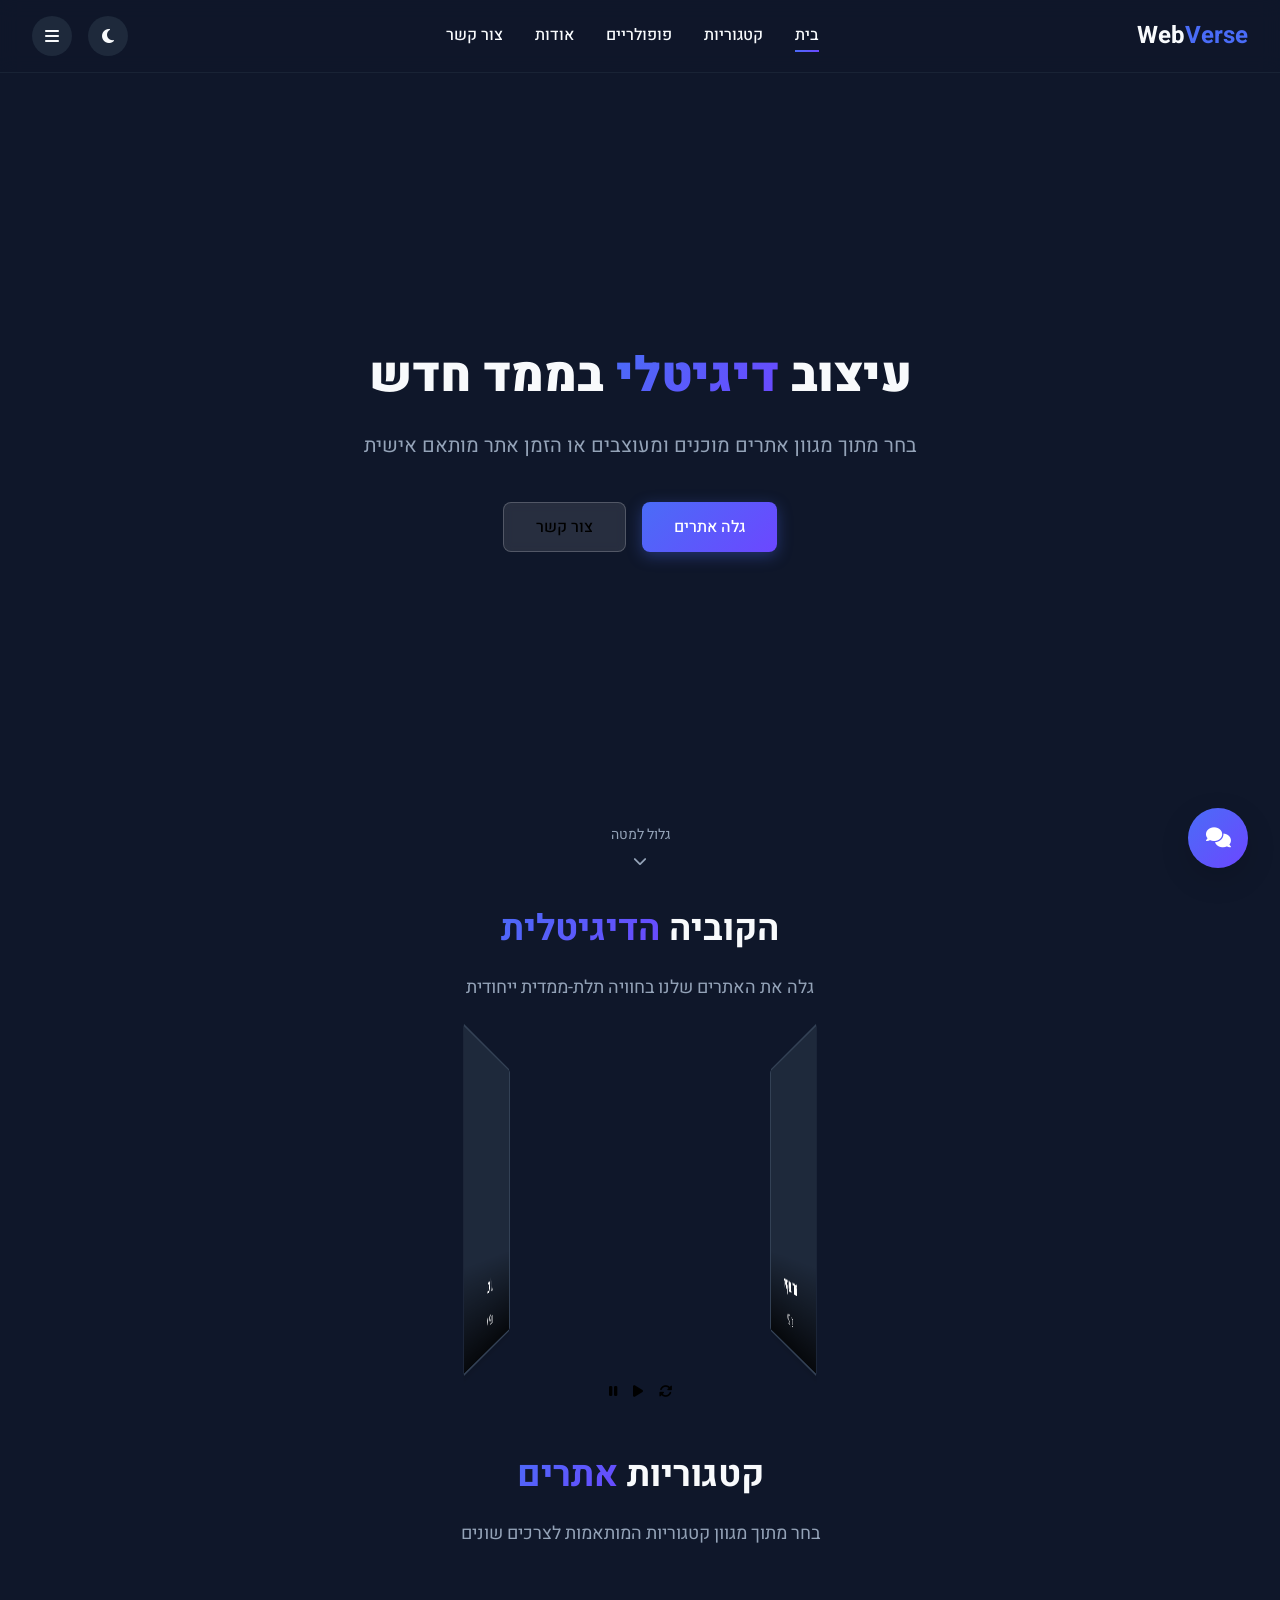
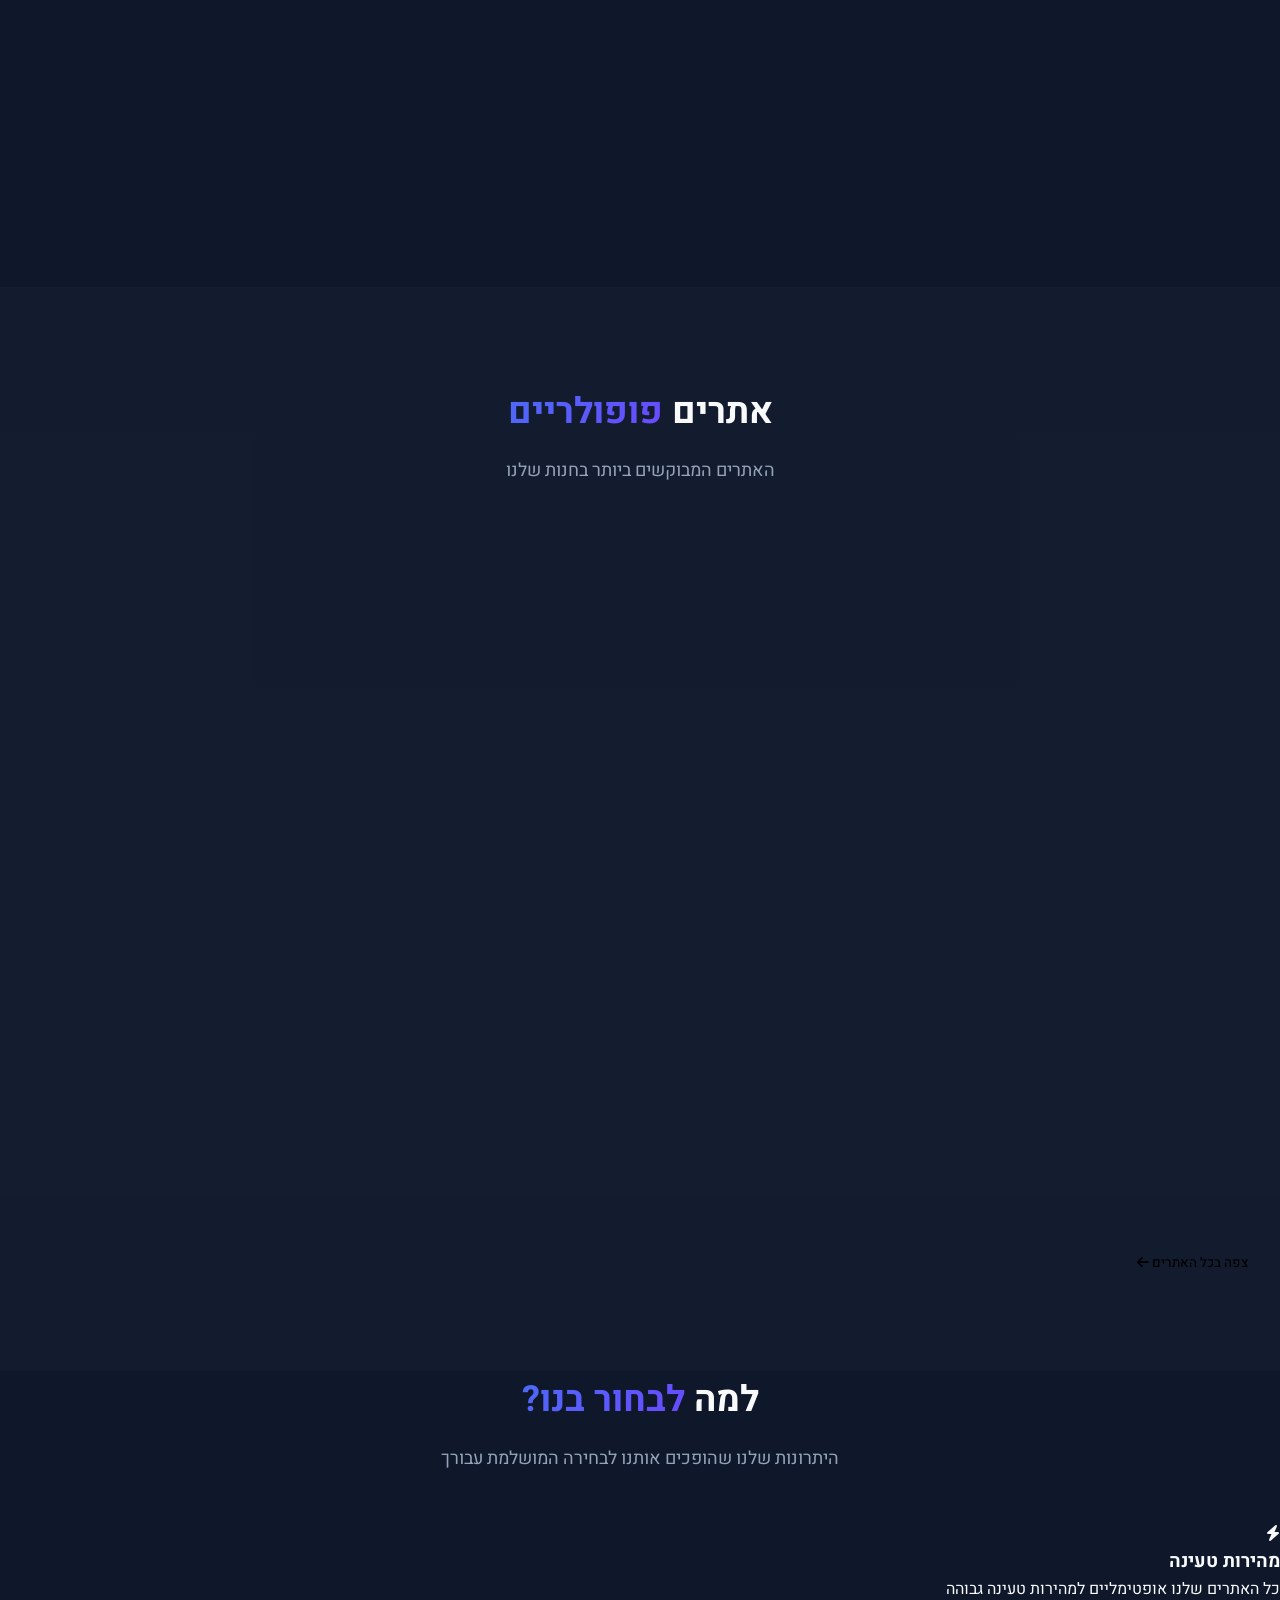
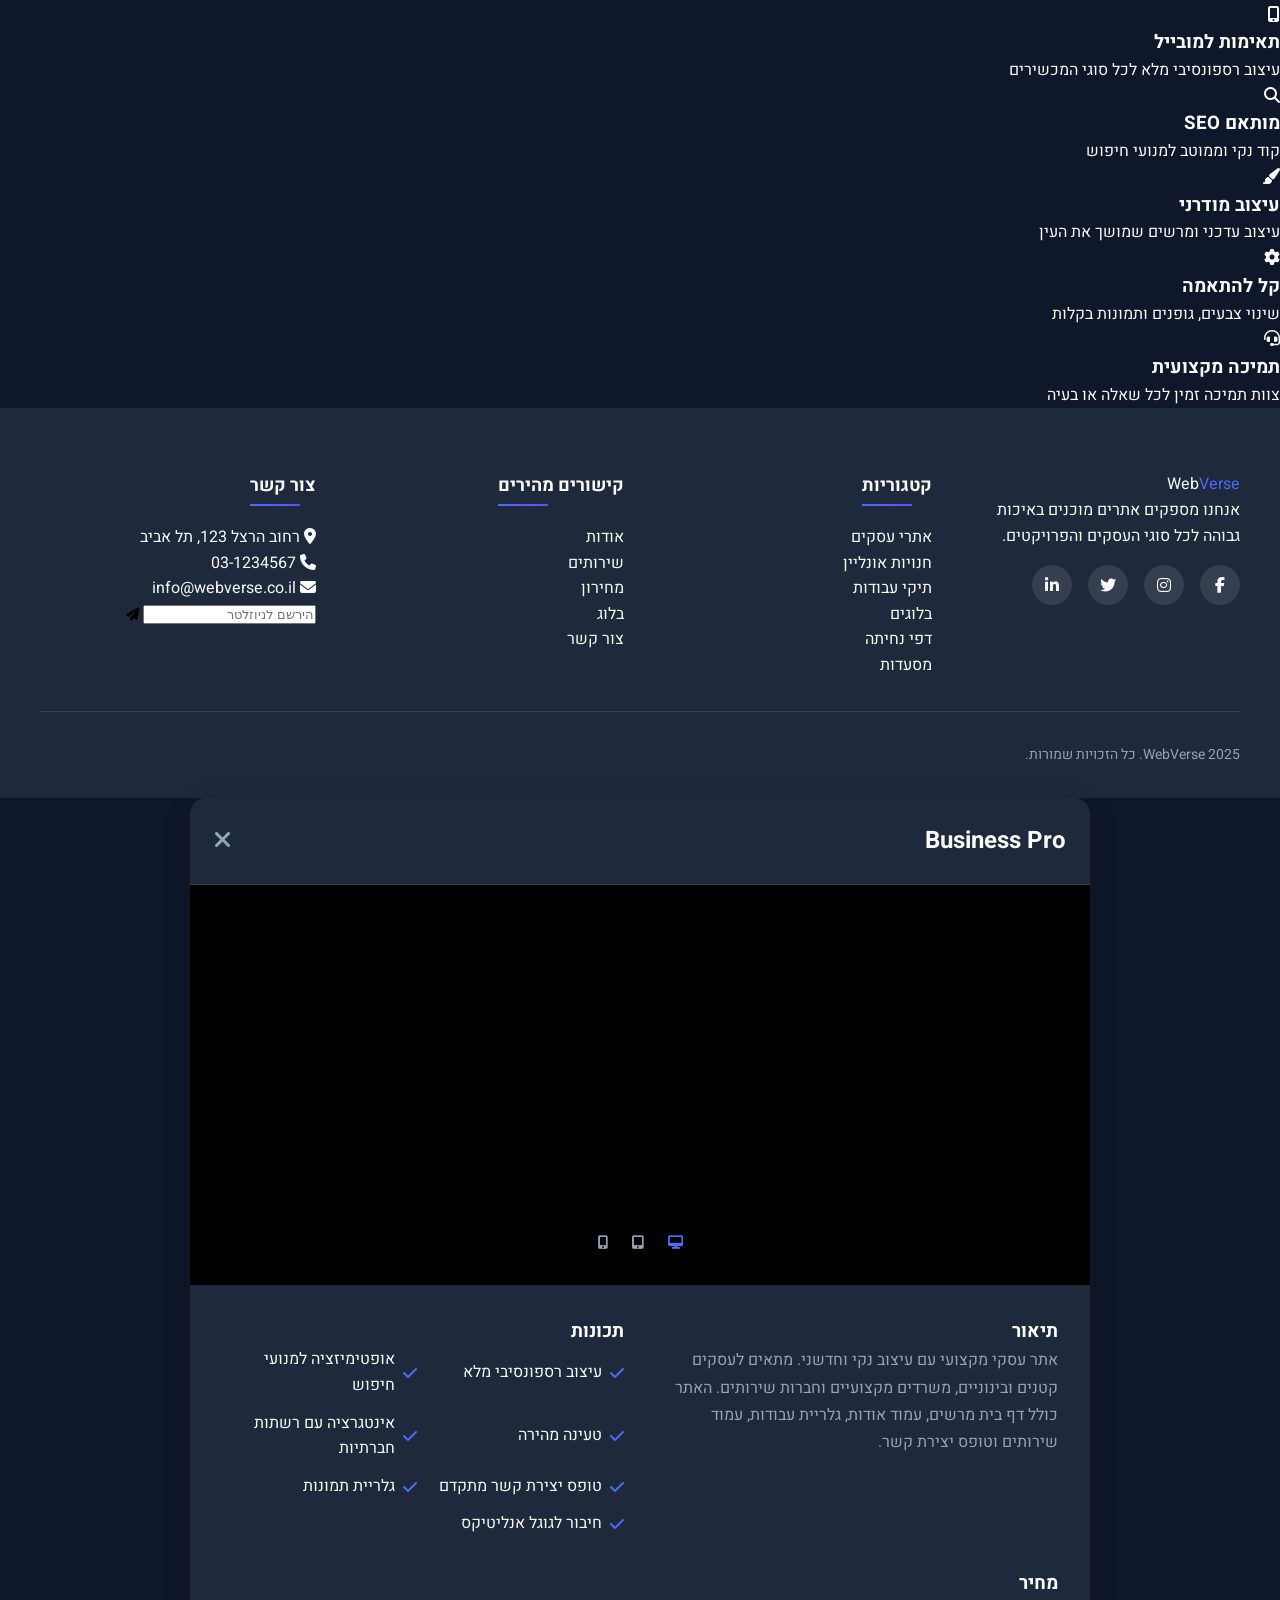
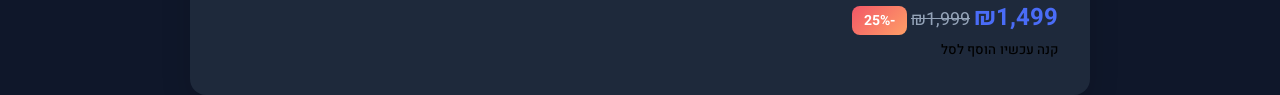
==== commit f77827ba: "Add files via upload" ====
--- a/index.html
+++ b/index.html
@@ -2,975 +2,423 @@
 <html lang="he" dir="rtl">
 <head>
   <meta charset="UTF-8">
-  <meta name="viewport" content="width=device-width, initial-scale=1.0, viewport-fit=cover">
-  <title>אתרים מוכנים למכירה - פתרונות דיגיטליים</title>
+  <meta name="viewport" content="width=device-width, initial-scale=1.0">
+  <title>WebVerse - חנות אתרים תלת-ממדית</title>
   <link rel="preconnect" href="https://fonts.googleapis.com">
   <link rel="preconnect" href="https://fonts.gstatic.com" crossorigin>
-  <link href="https://fonts.googleapis.com/css2?family=Heebo:wght@400;500;700&display=swap" rel="stylesheet">
-  <link rel="stylesheet" href="https://cdnjs.cloudflare.com/ajax/libs/font-awesome/6.0.0/css/all.min.css">
-  <style>
-    body, html {
-      height: 100%;
-      margin: 0;
-      padding: 0;
-      font-family: 'Heebo', sans-serif;
-      overflow-x: hidden;
-      background: linear-gradient(135deg, #0f2027, #203a43, #2c5364);
-      color: #ffffff;
-    }
-
-    video#bgVideo {
-      position: fixed;
-      top: 0;
-      left: 0;
-      width: 100%;
-      height: 100%;
-      object-fit: cover;
-      z-index: -1;
-      opacity: 0.7;
-    }
-
-    .header {
-      padding: 20px;
-      display: flex;
-      justify-content: space-between;
-      align-items: center;
-      position: relative;
-      z-index: 10;
-    }
-
-    .logo {
-      font-size: 28px;
-      font-weight: 700;
-      color: #ffffff;
-      text-shadow: 0 0 10px rgba(255,255,255,0.5);
-    }
-
-    .nav-menu {
-      display: flex;
-      gap: 20px;
-    }
-
-    .nav-item {
-      cursor: pointer;
-      padding: 8px 15px;
-      border-radius: 20px;
-      background-color: rgba(255,255,255,0.1);
-      transition: all 0.3s ease;
-    }
-
-    .nav-item:hover {
-      background-color: rgba(255,255,255,0.2);
-      transform: translateY(-3px);
-    }
-
-    .container {
-      min-height: 100vh;
-      display: flex;
-      align-items: center;
-      justify-content: center;
-      flex-direction: column;
-      padding: 20px;
-      box-sizing: border-box;
-    }
-
-    .hero-section {
-      text-align: center;
-      margin-bottom: 40px;
-    }
-
-    h1 {
-      color: #ffffff;
-      text-shadow: 2px 2px 8px rgba(0,0,0,0.6);
-      margin-bottom: 20px;
-      font-size: 2.5rem;
-      animation: fadeInDown 1s ease-out;
-    }
-
-    .subtitle {
-      font-size: 1.2rem;
-      opacity: 0.9;
-      max-width: 600px;
-      margin: 0 auto 30px;
-      line-height: 1.6;
-    }
-
-    @keyframes fadeInDown {
-      from { opacity: 0; transform: translateY(-30px); }
-      to { opacity: 1; transform: translateY(0); }
-    }
-
-    .cube-container {
-      perspective: 1000px;
-      margin-bottom: 50px;
-    }
-
-    .cube {
-      width: 220px;
-      height: 220px;
-      position: relative;
-      transform-style: preserve-3d;
-      animation: rotateCube 20s infinite linear;
-      margin: 0 auto;
-    }
-
-    .cube:hover {
-      animation-play-state: paused;
-    }
-
-    @keyframes rotateCube {
-      from { transform: rotateX(0) rotateY(0); }
-      to { transform: rotateX(360deg) rotateY(360deg); }
-    }
-
-    .face {
-      position: absolute;
-      width: 220px;
-      height: 220px;
-      background-size: cover;
-      background-position: center;
-      border-radius: 20px;
-      box-shadow: 0 8px 20px rgba(0,0,0,0.5);
-      backdrop-filter: blur(10px);
-      display: flex;
-      flex-direction: column;
-      justify-content: flex-end;
-      padding: 15px;
-      box-sizing: border-box;
-      cursor: pointer;
-      transition: transform 0.3s ease;
-    }
-
-    .face:hover {
-      box-shadow: 0 0 30px rgba(255,255,255,0.6);
-    }
-
-    .face-title {
-      font-weight: 700;
-      font-size: 18px;
-      margin: 0;
-      text-shadow: 0 0 10px rgba(0,0,0,0.8);
-    }
-
-    .face-price {
-      font-weight: 500;
-      font-size: 16px;
-      color: #ffcc00;
-      margin: 5px 0 0;
-      text-shadow: 0 0 10px rgba(0,0,0,0.8);
-    }
-
-    .front  { transform: translateZ(110px); background-image: url('https://raw.githubusercontent.com/VIPOCONNECT/fit/refs/heads/main/1.webp'); }
-    .back   { transform: rotateY(180deg) translateZ(110px); background-image: url('https://raw.githubusercontent.com/VIPOCONNECT/vila/refs/heads/main/1%20(1).webp'); }
-    .right  { transform: rotateY(90deg) translateZ(110px); background-image: url('https://raw.githubusercontent.com/VIPOCONNECT/-12/refs/heads/main/images/2.webp'); }
-    .left   { transform: rotateY(-90deg) translateZ(110px); background-image: url('https://raw.githubusercontent.com/VIPOCONNECT/-12/refs/heads/main/images/1.webp'); }
-    .top    { transform: rotateX(90deg) translateZ(110px); background-image: url('https://raw.githubusercontent.com/VIPOCONNECT/vipo-24/refs/heads/main/images/image1.webp'); }
-    .bottom { transform: rotateX(-90deg) translateZ(110px); background-image: url('https://raw.githubusercontent.com/VIPOCONNECT/vipo-24/refs/heads/main/images/image5.webp'); }
-
-    .content-section {
-      max-width: 1200px;
-      margin: 0 auto;
-      background-color: rgba(255,255,255,0.1);
-      border-radius: 20px;
-      padding: 30px;
-      backdrop-filter: blur(10px);
-      animation: fadeIn 1s ease-out;
-    }
-
-    @keyframes fadeIn {
-      from { opacity: 0; }
-      to { opacity: 1; }
-    }
-
-    .products-grid {
-      display: grid;
-      grid-template-columns: repeat(auto-fill, minmax(280px, 1fr));
-      gap: 30px;
-      margin-top: 30px;
-    }
-
-    .product-card {
-      background-color: rgba(255,255,255,0.1);
-      border-radius: 15px;
-      overflow: hidden;
-      transition: transform 0.3s ease, box-shadow 0.3s ease;
-    }
-
-    .product-card:hover {
-      transform: translateY(-10px);
-      box-shadow: 0 15px 30px rgba(0,0,0,0.3);
-    }
-
-    .product-image {
-      height: 180px;
-      background-size: cover;
-      background-position: center;
-    }
-
-    .product-info {
-      padding: 20px;
-    }
-
-    .product-title {
-      font-weight: 700;
-      margin: 0 0 10px;
-    }
-
-    .product-description {
-      font-size: 14px;
-      opacity: 0.9;
-      margin-bottom: 15px;
-    }
-
-    .product-price {
-      font-weight: 700;
-      color: #ffcc00;
-      font-size: 18px;
-      margin-bottom: 15px;
-    }
-
-    .btn {
-      display: inline-block;
-      padding: 8px 20px;
-      background: linear-gradient(45deg, #ffcc00, #ff9500);
-      border: none;
-      border-radius: 30px;
-      color: #333;
-      font-weight: 700;
-      cursor: pointer;
-      transition: all 0.3s ease;
-    }
-
-    .btn:hover {
-      transform: translateY(-3px);
-      box-shadow: 0 5px 15px rgba(255,204,0,0.4);
-    }
-
-    .modal {
-      display: none;
-      position: fixed;
-      top: 0;
-      left: 0;
-      width: 100%;
-      height: 100%;
-      background-color: rgba(0,0,0,0.8);
-      z-index: 100;
-      overflow-y: auto;
-      padding: 50px 20px;
-      box-sizing: border-box;
-    }
-
-    .modal-content {
-      background: linear-gradient(135deg, #203a43, #2c5364);
-      border-radius: 20px;
-      max-width: 800px;
-      margin: 0 auto;
-      position: relative;
-      overflow: hidden;
-      animation: modalFadeIn 0.5s ease-out;
-    }
-
-    @keyframes modalFadeIn {
-      from { opacity: 0; transform: translateY(-50px); }
-      to { opacity: 1; transform: translateY(0); }
-    }
-
-    .modal-header {
-      height: 250px;
-      background-size: cover;
-      background-position: center;
-      position: relative;
-    }
-
-    .modal-header-overlay {
-      position: absolute;
-      bottom: 0;
-      left: 0;
-      right: 0;
-      padding: 20px;
-      background: linear-gradient(to top, rgba(0,0,0,0.8), transparent);
-    }
-
-    .modal-title {
-      font-size: 24px;
-      margin: 0;
-    }
-
-    .modal-price {
-      font-size: 20px;
-      color: #ffcc00;
-      margin: 10px 0 0;
-    }
-
-    .modal-body {
-      padding: 30px;
-    }
-
-    .modal-features {
-      margin: 20px 0;
-    }
-
-    .feature-item {
-      display: flex;
-      align-items: center;
-      margin-bottom: 10px;
-    }
-
-    .feature-icon {
-      margin-left: 10px;
-      color: #ffcc00;
-    }
-
-    .modal-actions {
-      display: flex;
-      gap: 15px;
-      margin-top: 30px;
-    }
-
-    .close-modal {
-      position: absolute;
-      top: 15px;
-      right: 15px;
-      background-color: rgba(0,0,0,0.5);
-      width: 40px;
-      height: 40px;
-      border-radius: 50%;
-      display: flex;
-      align-items: center;
-      justify-content: center;
-      cursor: pointer;
-      z-index: 10;
-      transition: background-color 0.3s ease;
-    }
-
-    .close-modal:hover {
-      background-color: rgba(0,0,0,0.8);
-    }
-
-    footer {
-      background-color: rgba(0,0,0,0.3);
-      padding: 30px 20px;
-      text-align: center;
-      margin-top: 50px;
-    }
-
-    .footer-content {
-      max-width: 1200px;
-      margin: 0 auto;
-      display: flex;
-      justify-content: space-between;
-      flex-wrap: wrap;
-      gap: 30px;
-    }
-
-    .footer-section {
-      flex: 1;
-      min-width: 200px;
-    }
-
-    .footer-title {
-      font-weight: 700;
-      margin-bottom: 15px;
-      font-size: 18px;
-    }
-
-    .footer-links {
-      display: flex;
-      flex-direction: column;
-      gap: 10px;
-    }
-
-    .footer-link {
-      opacity: 0.8;
-      transition: opacity 0.3s ease;
-    }
-
-    .footer-link:hover {
-      opacity: 1;
-    }
-
-    .copyright {
-      margin-top: 30px;
-      opacity: 0.7;
-      font-size: 14px;
-    }
-
-    /* Mobile Responsiveness */
-    @media (max-width: 768px) {
-      .header {
-        flex-direction: column;
-        gap: 15px;
-      }
-      
-      .nav-menu {
-        width: 100%;
-        justify-content: center;
-        flex-wrap: wrap;
-      }
-      
-      h1 {
-        font-size: 1.8rem;
-      }
-      
-      .subtitle {
-        font-size: 1rem;
-      }
-      
-      .cube {
-        width: 180px;
-        height: 180px;
-      }
-      
-      .face {
-        width: 180px;
-        height: 180px;
-      }
-      
-      .front { transform: translateZ(90px); }
-      .back { transform: rotateY(180deg) translateZ(90px); }
-      .right { transform: rotateY(90deg) translateZ(90px); }
-      .left { transform: rotateY(-90deg) translateZ(90px); }
-      .top { transform: rotateX(90deg) translateZ(90px); }
-      .bottom { transform: rotateX(-90deg) translateZ(90px); }
-      
-      .content-section {
-        padding: 20px;
-      }
-      
-      .products-grid {
-        grid-template-columns: 1fr;
-      }
-      
-      .footer-content {
-        flex-direction: column;
-        text-align: center;
-      }
-    }
-
-    /* שליטה בקוביה */
-    .cube-controls {
-      display: flex;
-      justify-content: center;
-      gap: 15px;
-      margin-top: 20px;
-    }
-
-    .control-btn {
-      width: 40px;
-      height: 40px;
-      background: rgba(255,255,255,0.1);
-      border-radius: 50%;
-      display: flex;
-      align-items: center;
-      justify-content: center;
-      cursor: pointer;
-      color: white;
-      transition: all 0.3s ease;
-      backdrop-filter: blur(5px);
-    }
-
-    .control-btn:hover {
-      background: rgba(255,255,255,0.3);
-      transform: scale(1.1);
-    }
-
-    /* גלריית תמונות */
-    .gallery-container {
-      display: flex;
-      overflow-x: auto;
-      gap: 10px;
-      margin: 20px 0;
-      padding: 10px 0;
-    }
-
-    .gallery-item {
-      min-width: 120px;
-      height: 80px;
-      background-size: cover;
-      background-position: center;
-      border-radius: 8px;
-      cursor: pointer;
-      transition: all 0.3s ease;
-    }
-
-    .gallery-item:hover {
-      transform: scale(1.05);
-    }
-
-    .gallery-item.active {
-      box-shadow: 0 0 0 3px #ffcc00;
-    }
-
-    /* אפקטים תלת-ממדיים נוספים */
-    .floating-element {
-      position: absolute;
-      width: 60px;
-      height: 60px;
-      background-color: rgba(255,255,255,0.1);
-      border-radius: 50%;
-      backdrop-filter: blur(5px);
-      animation: float 8s infinite ease-in-out;
-      z-index: -1;
-    }
-
-    @keyframes float {
-      0%, 100% { transform: translate(0, 0) rotate(0deg); }
-      25% { transform: translate(20px, -20px) rotate(90deg); }
-      50% { transform: translate(0, -40px) rotate(180deg); }
-      75% { transform: translate(-20px, -20px) rotate(270deg); }
-    }
-
-    /* צ'אט תמיכה */
-    .chat-support {
-      position: fixed;
-      bottom: 30px;
-      right: 30px;
-      width: 60px;
-      height: 60px;
-      background: linear-gradient(45deg, #4CAF50, #8BC34A);
-      border-radius: 50%;
-      display: flex;
-      align-items: center;
-      justify-content: center;
-      color: white;
-      font-size: 24px;
-      cursor: pointer;
-      box-shadow: 0 5px 15px rgba(0,0,0,0.3);
-      transition: all 0.3s ease;
-      z-index: 99;
-    }
-
-    .chat-support:hover {
-      transform: scale(1.1);
-    }
-
-    .chat-window {
-      position: fixed;
-      bottom: 100px;
-      right: 30px;
-      width: 300px;
-      height: 400px;
-      background: linear-gradient(135deg, #203a43, #2c5364);
-      border-radius: 15px;
-      box-shadow: 0 10px 30px rgba(0,0,0,0.3);
-      overflow: hidden;
-      display: none;
-      z-index: 99;
-      animation: slideUp 0.3s ease-out;
-    }
-
-    @keyframes slideUp {
-      from { transform: translateY(50px); opacity: 0; }
-      to { transform: translateY(0); opacity: 1; }
-    }
-
-    .chat-header {
-      padding: 15px;
-      background: rgba(0,0,0,0.2);
-      display: flex;
-      justify-content: space-between;
-      align-items: center;
-    }
-
-    .chat-body {
-      height: 300px;
-      padding: 15px;
-      overflow-y: auto;
-    }
-
-    .chat-input {
-      display: flex;
-      padding: 10px;
-      background: rgba(0,0,0,0.2);
-    }
-
-    .chat-input input {
-      flex: 1;
-      padding: 8px 15px;
-      border: none;
-      border-radius: 20px;
-      background: rgba(255,255,255,0.1);
-      color: white;
-      outline: none;
-    }
-
-    .chat-input button {
-      background: #ffcc00;
-      border: none;
-      width: 40px;
-      height: 40px;
-      border-radius: 50%;
-      margin-right: 10px;
-      cursor: pointer;
-    }
-
-    .message {
-      margin-bottom: 10px;
-      max-width: 80%;
-      padding: 10px 15px;
-      border-radius: 15px;
-      position: relative;
-    }
-
-    .message.user {
-      background: rgba(255,204,0,0.2);
-      align-self: flex-end;
-      margin-right: auto;
-      border-bottom-right-radius: 0;
-    }
-
-    .message.support {
-      background: rgba(255,255,255,0.1);
-      align-self: flex-start;
-      margin-left: auto;
-      border-bottom-left-radius: 0;
-    }
-  </style>
+  <link href="https://fonts.googleapis.com/css2?family=Heebo:wght@300;400;500;700;900&display=swap" rel="stylesheet">
+  <link rel="stylesheet" href="https://cdnjs.cloudflare.com/ajax/libs/font-awesome/6.4.0/css/all.min.css">
+  <link rel="stylesheet" href="style.css">
+  <script src="https://cdnjs.cloudflare.com/ajax/libs/three.js/r128/three.min.js"></script>
+  <script src="https://cdnjs.cloudflare.com/ajax/libs/gsap/3.9.1/gsap.min.js"></script>
 </head>
 <body>
-  <video id="bgVideo" autoplay loop muted>
-    <source src="https://www.w3schools.com/howto/rain.mp4" type="video/mp4">
-  </video>
-  
-  <header class="header">
-    <div class="logo">WebCube</div>
-    <nav class="nav-menu">
-      <div class="nav-item">דף הבית</div>
-      <div class="nav-item">אתרים למכירה</div>
-      <div class="nav-item">שירותי פיתוח</div>
-      <div class="nav-item">אודות</div>
-      <div class="nav-item">צור קשר</div>
+  <!-- לוגו וניווט -->
+  <header>
+    <div class="logo">
+      <span class="logo-text">Web<span class="accent">Verse</span></span>
+    </div>
+    <nav>
+      <ul class="nav-links">
+        <li><a href="#showcase" class="active">בית</a></li>
+        <li><a href="#categories">קטגוריות</a></li>
+        <li><a href="#popular">פופולריים</a></li>
+        <li><a href="#about">אודות</a></li>
+        <li><a href="#contact">צור קשר</a></li>
+      </ul>
     </nav>
+    <div class="nav-buttons">
+      <button class="theme-toggle" aria-label="החלף מצב תצוגה">
+        <i class="fas fa-moon"></i>
+      </button>
+      <button class="menu-toggle" aria-label="תפריט">
+        <i class="fas fa-bars"></i>
+      </button>
+    </div>
   </header>
-  
-  <div class="container">
-    <div class="hero-section">
-      <h1>אתרים מוכנים למכירה</h1>
-      <p class="subtitle">בחר מתוך מגוון אתרים מוכנים ומעוצבים או הזמן אתר מותאם אישית. פתרונות דיגיטליים מקצועיים במחירים אטרקטיביים.</p>
-    </div>
-    
-    <!-- אלמנטים צפים לאפקט תלת-ממדי -->
-    <div class="floating-element" style="top: 20%; left: 10%; animation-delay: 0s;"></div>
-    <div class="floating-element" style="top: 70%; left: 80%; animation-delay: 2s;"></div>
-    <div class="floating-element" style="top: 40%; left: 70%; animation-delay: 4s;"></div>
-    <div class="floating-element" style="top: 80%; left: 30%; animation-delay: 6s;"></div>
-    
+
+  <!-- מסך ראשי עם סצנת תלת-ממד -->
+  <section id="showcase" class="hero-section">
+    <div class="canvas-container">
+      <canvas id="webgl-canvas"></canvas>
+    </div>
+    <div class="hero-content">
+      <h1 class="hero-title">עיצוב <span class="gradient-text">דיגיטלי</span> בממד חדש</h1>
+      <p class="hero-subtitle">בחר מתוך מגוון אתרים מוכנים ומעוצבים או הזמן אתר מותאם אישית</p>
+      <div class="cta-buttons">
+        <button class="cta-primary">גלה אתרים</button>
+        <button class="cta-secondary">צור קשר</button>
+      </div>
+    </div>
+    <div class="scroll-indicator">
+      <span>גלול למטה</span>
+      <i class="fas fa-chevron-down"></i>
+    </div>
+  </section>
+
+  <!-- קוביה תלת-ממדית -->
+  <section id="cube-showcase" class="cube-showcase">
+    <div class="section-header">
+      <h2>הקוביה <span class="gradient-text">הדיגיטלית</span></h2>
+      <p>גלה את האתרים שלנו בחוויה תלת-ממדית ייחודית</p>
+    </div>
     <div class="cube-container">
-      <div class="cube" id="cube">
-        <div class="face front" onclick="showModal('אתר עסקי', 'אתר מקצועי לעסקים קטנים ובינוניים', 1500, 'https://raw.githubusercontent.com/VIPOCONNECT/fit/refs/heads/main/1.webp')">
-          <h3 class="face-title">אתר עסקי</h3>
-          <p class="face-price">₪1,500</p>
-        </div>
-        <div class="face back" onclick="showModal('אתר נדל״ן', 'אתר מושלם לסוכני נדל״ן ומשרדי תיווך', 2200, 'https://raw.githubusercontent.com/VIPOCONNECT/vila/refs/heads/main/1%20(1).webp')">
-          <h3 class="face-title">אתר נדל״ן</h3>
-          <p class="face-price">₪2,200</p>
-        </div>
-        <div class="face right" onclick="showModal('חנות אונליין', 'חנות מקוונת מלאה עם סליקת אשראי', 3500, 'https://raw.githubusercontent.com/VIPOCONNECT/-12/refs/heads/main/images/2.webp')">
-          <h3 class="face-title">חנות אונליין</h3>
-          <p class="face-price">₪3,500</p>
-        </div>
-        <div class="face left" onclick="showModal('אתר תדמית', 'אתר תדמיתי יוקרתי לחברות וארגונים', 1800, 'https://raw.githubusercontent.com/VIPOCONNECT/-12/refs/heads/main/images/1.webp')">
-          <h3 class="face-title">אתר תדמית</h3>
-          <p class="face-price">₪1,800</p>
-        </div>
-        <div class="face top" onclick="showModal('בלוג מקצועי', 'פלטפורמת תוכן מתקדמת לבלוגרים ויוצרי תוכן', 1200, 'https://raw.githubusercontent.com/VIPOCONNECT/vipo-24/refs/heads/main/images/image1.webp')">
-          <h3 class="face-title">בלוג מקצועי</h3>
-          <p class="face-price">₪1,200</p>
-        </div>
-        <div class="face bottom" onclick="showModal('אתר תיירות', 'אתר לחברות תיירות, מלונות ואטרקציות', 2500, 'https://raw.githubusercontent.com/VIPOCONNECT/vipo-24/refs/heads/main/images/image5.webp')">
-          <h3 class="face-title">אתר תיירות</h3>
-          <p class="face-price">₪2,500</p>
+      <div class="cube">
+        <div class="face front" data-site="business">
+          <div class="face-content">
+            <h3 class="face-title">אתר עסקי</h3>
+            <p class="face-price">₪1,499</p>
+          </div>
+        </div>
+        <div class="face back" data-site="ecommerce">
+          <div class="face-content">
+            <h3 class="face-title">חנות אונליין</h3>
+            <p class="face-price">₪2,199</p>
+          </div>
+        </div>
+        <div class="face right" data-site="portfolio">
+          <div class="face-content">
+            <h3 class="face-title">תיק עבודות</h3>
+            <p class="face-price">₪1,299</p>
+          </div>
+        </div>
+        <div class="face left" data-site="blog">
+          <div class="face-content">
+            <h3 class="face-title">בלוג</h3>
+            <p class="face-price">₪999</p>
+          </div>
+        </div>
+        <div class="face top" data-site="landing">
+          <div class="face-content">
+            <h3 class="face-title">דף נחיתה</h3>
+            <p class="face-price">₪799</p>
+          </div>
+        </div>
+        <div class="face bottom" data-site="restaurant">
+          <div class="face-content">
+            <h3 class="face-title">אתר מסעדה</h3>
+            <p class="face-price">₪1,699</p>
+          </div>
+        </div>
+      </div>
+      <div class="cube-controls">
+        <button class="control-btn" id="resetCube">
+          <i class="fas fa-sync-alt"></i>
+        </button>
+        <button class="control-btn" id="autoRotate">
+          <i class="fas fa-play"></i>
+        </button>
+        <button class="control-btn" id="stopRotate">
+          <i class="fas fa-pause"></i>
+        </button>
+      </div>
+    </div>
+  </section>
+
+  <!-- קטגוריות אתרים -->
+  <section id="categories" class="categories-section">
+    <div class="section-header">
+      <h2>קטגוריות <span class="gradient-text">אתרים</span></h2>
+      <p>בחר מתוך מגוון קטגוריות המותאמות לצרכים שונים</p>
+    </div>
+    <div class="categories-grid">
+      <div class="category-card" data-category="business">
+        <div class="category-icon"><i class="fas fa-building"></i></div>
+        <h3>אתרי עסקים</h3>
+        <p>אתרים מקצועיים לעסקים קטנים ובינוניים</p>
+      </div>
+      <div class="category-card" data-category="ecommerce">
+        <div class="category-icon"><i class="fas fa-shopping-cart"></i></div>
+        <h3>חנויות אונליין</h3>
+        <p>פתרונות מסחר אלקטרוני מלאים</p>
+      </div>
+      <div class="category-card" data-category="portfolio">
+        <div class="category-icon"><i class="fas fa-image"></i></div>
+        <h3>תיקי עבודות</h3>
+        <p>הצגת העבודות שלך בצורה מרשימה</p>
+      </div>
+      <div class="category-card" data-category="blog">
+        <div class="category-icon"><i class="fas fa-pen-fancy"></i></div>
+        <h3>בלוגים</h3>
+        <p>פלטפורמות תוכן עשירות ומותאמות אישית</p>
+      </div>
+      <div class="category-card" data-category="landing">
+        <div class="category-icon"><i class="fas fa-rocket"></i></div>
+        <h3>דפי נחיתה</h3>
+        <p>דפים ממוקדים להמרות גבוהות</p>
+      </div>
+      <div class="category-card" data-category="restaurant">
+        <div class="category-icon"><i class="fas fa-utensils"></i></div>
+        <h3>מסעדות</h3>
+        <p>אתרים למסעדות, בתי קפה ועסקי מזון</p>
+      </div>
+    </div>
+  </section>
+
+  <!-- אתרים פופולריים -->
+  <section id="popular" class="popular-section">
+    <div class="section-header">
+      <h2>אתרים <span class="gradient-text">פופולריים</span></h2>
+      <p>האתרים המבוקשים ביותר בחנות שלנו</p>
+    </div>
+    <div class="sites-showcase">
+      <div class="site-card">
+        <div class="site-preview">
+          <div class="preview-screen">
+            <img src="https://raw.githubusercontent.com/VIPOCONNECT/fitnes/refs/heads/main/1.webp" alt="אתר עסקי">
+          </div>
+          <div class="preview-controls">
+            <button class="preview-btn desktop active"><i class="fas fa-desktop"></i></button>
+            <button class="preview-btn tablet"><i class="fas fa-tablet-alt"></i></button>
+            <button class="preview-btn mobile"><i class="fas fa-mobile-alt"></i></button>
+          </div>
+        </div>
+        <div class="site-info">
+          <h3>Business Pro</h3>
+          <p>אתר עסקי מקצועי עם עיצוב נקי וחדשני</p>
+          <div class="site-meta">
+            <span class="site-price">₪1,499</span>
+            <div class="site-rating">
+              <i class="fas fa-star"></i>
+              <i class="fas fa-star"></i>
+              <i class="fas fa-star"></i>
+              <i class="fas fa-star"></i>
+              <i class="fas fa-star-half-alt"></i>
+              <span>(24)</span>
+            </div>
+          </div>
+          <button class="site-cta" data-site="business">צפה בדמו</button>
         </div>
       </div>
       
-      <!-- שליטה בקוביה -->
-      <div class="cube-controls">
-        <div class="control-btn" onclick="rotateCube('left')"><i class="fas fa-arrow-left"></i></div>
-        <div class="control-btn" onclick="rotateCube('right')"><i class="fas fa-arrow-right"></i></div>
-        <div class="control-btn" onclick="rotateCube('up')"><i class="fas fa-arrow-up"></i></div>
-        <div class="control-btn" onclick="rotateCube('down')"><i class="fas fa-arrow-down"></i></div>
-        <div class="control-btn" onclick="resetCube()"><i class="fas fa-sync-alt"></i></div>
-      </div>
-    </div>
-    
-    <div class="content-section">
-      <h2>אתרים פופולריים</h2>
-      <div class="products-grid">
-        <div class="product-card">
-          <div class="product-image" style="background-image: url('https://raw.githubusercontent.com/VIPOCONNECT/fit/refs/heads/main/1.webp')"></div>
-          <div class="product-info">
-            <h3 class="product-title">אתר עסקי פרימיום</h3>
-            <p class="product-description">אתר עסקי מקצועי עם עיצוב מודרני, טפסי יצירת קשר, ואינטגרציה עם רשתות חברתיות.</p>
-            <div class="product-price">₪1,800</div>
-            <button class="btn" onclick="showModal('אתר עסקי פרימיום', 'אתר עסקי מקצועי עם עיצוב מודרני', 1800, 'https://raw.githubusercontent.com/VIPOCONNECT/fit/refs/heads/main/1.webp')">פרטים נוספים</button>
-          </div>
-        </div>
-        
-        <div class="product-card">
-          <div class="product-image" style="background-image: url('https://raw.githubusercontent.com/VIPOCONNECT/-12/refs/heads/main/images/2.webp')"></div>
-          <div class="product-info">
-            <h3 class="product-title">חנות אונליין מתקדמת</h3>
-            <p class="product-description">חנות מקוונת מלאה עם ניהול מלאי, סליקת אשראי, ואפשרויות משלוח מתקדמות.</p>
-            <div class="product-price">₪3,900</div>
-            <button class="btn" onclick="showModal('חנות אונליין מתקדמת', 'חנות מקוונת מלאה עם ניהול מלאי', 3900, 'https://raw.githubusercontent.com/VIPOCONNECT/-12/refs/heads/main/images/2.webp')">פרטים נוספים</button>
-          </div>
-        </div>
-        
-        <div class="product-card">
-          <div class="product-image" style="background-image: url('https://raw.githubusercontent.com/VIPOCONNECT/vila/refs/heads/main/1%20(1).webp')"></div>
-          <div class="product-info">
-            <h3 class="product-title">אתר נדל״ן מקצועי</h3>
-            <p class="product-description">אתר מושלם לסוכני נדל״ן עם חיפוש נכסים מתקדם, טפסי התעניינות, וגלריות תמונות.</p>
-            <div class="product-price">₪2,500</div>
-            <button class="btn" onclick="showModal('אתר נדל״ן מקצועי', 'אתר מושלם לסוכני נדל״ן עם חיפוש נכסים מתקדם', 2500, 'https://raw.githubusercontent.com/VIPOCONNECT/vila/refs/heads/main/1%20(1).webp')">פרטים נוספים</button>
-          </div>
-        </div>
+      <div class="site-card">
+        <div class="site-preview">
+          <div class="preview-screen">
+            <img src="https://raw.githubusercontent.com/VIPOCONNECT/vila/refs/heads/main/1%20(1).webp" alt="חנות אונליין">
+          </div>
+          <div class="preview-controls">
+            <button class="preview-btn desktop active"><i class="fas fa-desktop"></i></button>
+            <button class="preview-btn tablet"><i class="fas fa-tablet-alt"></i></button>
+            <button class="preview-btn mobile"><i class="fas fa-mobile-alt"></i></button>
+          </div>
+        </div>
+        <div class="site-info">
+          <h3>ShopMaster</h3>
+          <p>חנות אונליין מתקדמת עם ממשק ניהול קל לשימוש</p>
+          <div class="site-meta">
+            <span class="site-price">₪2,199</span>
+            <div class="site-rating">
+              <i class="fas fa-star"></i>
+              <i class="fas fa-star"></i>
+              <i class="fas fa-star"></i>
+              <i class="fas fa-star"></i>
+              <i class="fas fa-star"></i>
+              <span>(37)</span>
+            </div>
+          </div>
+          <button class="site-cta" data-site="ecommerce">צפה בדמו</button>
+        </div>
+      </div>
+      
+      <div class="site-card">
+        <div class="site-preview">
+          <div class="preview-screen">
+            <img src="https://raw.githubusercontent.com/VIPOCONNECT/face/refs/heads/main/1.webp" alt="תיק עבודות">
+          </div>
+          <div class="preview-controls">
+            <button class="preview-btn desktop active"><i class="fas fa-desktop"></i></button>
+            <button class="preview-btn tablet"><i class="fas fa-tablet-alt"></i></button>
+            <button class="preview-btn mobile"><i class="fas fa-mobile-alt"></i></button>
+          </div>
+        </div>
+        <div class="site-info">
+          <h3>Portfolio X</h3>
+          <p>תיק עבודות מרשים עם אנימציות ואפקטים מתקדמים</p>
+          <div class="site-meta">
+            <span class="site-price">₪1,299</span>
+            <div class="site-rating">
+              <i class="fas fa-star"></i>
+              <i class="fas fa-star"></i>
+              <i class="fas fa-star"></i>
+              <i class="fas fa-star"></i>
+              <i class="far fa-star"></i>
+              <span>(19)</span>
+            </div>
+          </div>
+          <button class="site-cta" data-site="portfolio">צפה בדמו</button>
+        </div>
+      </div>
+    </div>
+    <div class="view-all-container">
+      <button class="view-all-btn">צפה בכל האתרים <i class="fas fa-arrow-left"></i></button>
+    </div>
+  </section>
+
+  <!-- יתרונות -->
+  <section id="features" class="features-section">
+    <div class="section-header">
+      <h2>למה <span class="gradient-text">לבחור בנו?</span></h2>
+      <p>היתרונות שלנו שהופכים אותנו לבחירה המושלמת עבורך</p>
+    </div>
+    <div class="features-grid">
+      <div class="feature-card">
+        <div class="feature-icon"><i class="fas fa-bolt"></i></div>
+        <h3>מהירות טעינה</h3>
+        <p>כל האתרים שלנו אופטימליים למהירות טעינה גבוהה</p>
+      </div>
+      <div class="feature-card">
+        <div class="feature-icon"><i class="fas fa-mobile-alt"></i></div>
+        <h3>תאימות למובייל</h3>
+        <p>עיצוב רספונסיבי מלא לכל סוגי המכשירים</p>
+      </div>
+      <div class="feature-card">
+        <div class="feature-icon"><i class="fas fa-search"></i></div>
+        <h3>מותאם SEO</h3>
+        <p>קוד נקי וממוטב למנועי חיפוש</p>
+      </div>
+      <div class="feature-card">
+        <div class="feature-icon"><i class="fas fa-paint-brush"></i></div>
+        <h3>עיצוב מודרני</h3>
+        <p>עיצוב עדכני ומרשים שמושך את העין</p>
+      </div>
+      <div class="feature-card">
+        <div class="feature-icon"><i class="fas fa-cog"></i></div>
+        <h3>קל להתאמה</h3>
+        <p>שינוי צבעים, גופנים ותמונות בקלות</p>
+      </div>
+      <div class="feature-card">
+        <div class="feature-icon"><i class="fas fa-headset"></i></div>
+        <h3>תמיכה מקצועית</h3>
+        <p>צוות תמיכה זמין לכל שאלה או בעיה</p>
+      </div>
+    </div>
+  </section>
+
+  <!-- צ'אט תמיכה -->
+  <div class="chat-widget">
+    <div class="chat-button">
+      <i class="fas fa-comments"></i>
+    </div>
+    <div class="chat-container">
+      <div class="chat-header">
+        <h3>צ'אט תמיכה</h3>
+        <button class="close-chat"><i class="fas fa-times"></i></button>
+      </div>
+      <div class="chat-messages">
+        <div class="message support">
+          <div class="message-content">שלום! כיצד אוכל לעזור לך היום?</div>
+          <div class="message-time">עכשיו</div>
+        </div>
+      </div>
+      <div class="chat-input">
+        <input type="text" placeholder="הקלד הודעה..." id="chatInput">
+        <button class="send-message"><i class="fas fa-paper-plane"></i></button>
       </div>
     </div>
   </div>
-  
-  <div class="modal" id="productModal">
-    <div class="modal-content">
-      <div class="close-modal" onclick="closeModal()">✕</div>
-      <div class="modal-header" id="modalImage">
-        <div class="modal-header-overlay">
-          <h2 class="modal-title" id="modalTitle"></h2>
-          <p class="modal-price" id="modalPrice"></p>
-        </div>
-      </div>
-      <div class="modal-body">
-        <p id="modalDescription"></p>
-        
-        <!-- גלריית תמונות -->
-        <div class="gallery-container" id="modalGallery">
-          <!-- תמונות יתווספו דינמית -->
-        </div>
-        
-        <div class="modal-features">
-          <h3>מאפיינים:</h3>
-          <div class="feature-item">
-            <span class="feature-icon"><i class="fas fa-check-circle"></i></span>
-            <span>עיצוב מותאם אישית</span>
-          </div>
-          <div class="feature-item">
-            <span class="feature-icon"><i class="fas fa-check-circle"></i></span>
-            <span>תאימות למובייל</span>
-          </div>
-          <div class="feature-item">
-            <span class="feature-icon"><i class="fas fa-check-circle"></i></span>
-            <span>אחסון לשנה</span>
-          </div>
-          <div class="feature-item">
-            <span class="feature-icon"><i class="fas fa-check-circle"></i></span>
-            <span>תמיכה טכנית</span>
-          </div>
-          <div class="feature-item">
-            <span class="feature-icon"><i class="fas fa-check-circle"></i></span>
-            <span>אופטימיזציה למנועי חיפוש</span>
-          </div>
-        </div>
-        <div class="modal-actions">
-          <button class="btn">רכישה מיידית</button>
-          <button class="btn" style="background: linear-gradient(45deg, #4CAF50, #8BC34A);">צור קשר לפרטים</button>
-        </div>
-      </div>
-    </div>
-  </div>
-  
-  <!-- צ'אט תמיכה -->
-  <div class="chat-support" onclick="toggleChat()">
-    <i class="fas fa-comments"></i>
-  </div>
-  
-  <div class="chat-window" id="chatWindow">
-    <div class="chat-header">
-      <div>צוות התמיכה</div>
-      <div style="cursor: pointer;" onclick="toggleChat()">✕</div>
-    </div>
-    <div class="chat-body" id="chatBody">
-      <div class="message support">שלום! כיצד אוכל לעזור לך היום?</div>
-    </div>
-    <div class="chat-input">
-      <input type="text" placeholder="הקלד הודעה..." id="chatInput">
-      <button onclick="sendMessage()"><i class="fas fa-paper-plane"></i></button>
-    </div>
-  </div>
-  
+
+  <!-- פוטר -->
   <footer>
     <div class="footer-content">
-      <div class="footer-section">
-        <h3 class="footer-title">WebCube</h3>
-        <p>פתרונות דיגיטליים מקצועיים לעסקים וארגונים. אתרים מוכנים למכירה ושירותי פיתוח מותאמים אישית.</p>
-      </div>
-      <div class="footer-section">
-        <h3 class="footer-title">קישורים מהירים</h3>
-        <div class="footer-links">
-          <a class="footer-link">דף הבית</a>
-          <a class="footer-link">אתרים למכירה</a>
-          <a class="footer-link">שירותי פיתוח</a>
-          <a class="footer-link">אודות</a>
-          <a class="footer-link">צור קשר</a>
-        </div>
-      </div>
-      <div class="footer-section">
-        <h3 class="footer-title">צור קשר</h3>
-        <div class="footer-links">
-          <a class="footer-link">טלפון: 050-1234567</a>
-          <a class="footer-link">דוא"ל: info@webcube.co.il</a>
-          <a class="footer-link">כתובת: רחוב הראשונים 123, תל אביב</a>
-        </div>
-      </div>
-    </div>
-    <div class="copyright">
-      &copy; 2025 WebCube. כל הזכויות שמורות.
+      <div class="footer-column">
+        <div class="footer-logo">
+          <span class="logo-text">Web<span class="accent">Verse</span></span>
+        </div>
+        <p>אנחנו מספקים אתרים מוכנים באיכות גבוהה לכל סוגי העסקים והפרויקטים.</p>
+        <div class="social-links">
+          <a href="#" aria-label="פייסבוק"><i class="fab fa-facebook-f"></i></a>
+          <a href="#" aria-label="אינסטגרם"><i class="fab fa-instagram"></i></a>
+          <a href="#" aria-label="טוויטר"><i class="fab fa-twitter"></i></a>
+          <a href="#" aria-label="לינקדאין"><i class="fab fa-linkedin-in"></i></a>
+        </div>
+      </div>
+      <div class="footer-column">
+        <h3>קטגוריות</h3>
+        <ul>
+          <li><a href="#">אתרי עסקים</a></li>
+          <li><a href="#">חנויות אונליין</a></li>
+          <li><a href="#">תיקי עבודות</a></li>
+          <li><a href="#">בלוגים</a></li>
+          <li><a href="#">דפי נחיתה</a></li>
+          <li><a href="#">מסעדות</a></li>
+        </ul>
+      </div>
+      <div class="footer-column">
+        <h3>קישורים מהירים</h3>
+        <ul>
+          <li><a href="#">אודות</a></li>
+          <li><a href="#">שירותים</a></li>
+          <li><a href="#">מחירון</a></li>
+          <li><a href="#">בלוג</a></li>
+          <li><a href="#">צור קשר</a></li>
+        </ul>
+      </div>
+      <div class="footer-column">
+        <h3>צור קשר</h3>
+        <ul class="contact-info">
+          <li><i class="fas fa-map-marker-alt"></i> רחוב הרצל 123, תל אביב</li>
+          <li><i class="fas fa-phone"></i> 03-1234567</li>
+          <li><i class="fas fa-envelope"></i> info@webverse.co.il</li>
+        </ul>
+        <form class="newsletter-form">
+          <input type="email" placeholder="הירשם לניוזלטר">
+          <button type="submit"><i class="fas fa-paper-plane"></i></button>
+        </form>
+      </div>
+    </div>
+    <div class="footer-bottom">
+      <p> 2025 WebVerse. כל הזכויות שמורות.</p>
     </div>
   </footer>
-  
-  <script>
-    // משתנים גלובליים לשליטה בקוביה
-    let cubeRotateX = 0;
-    let cubeRotateY = 0;
-    const cube = document.getElementById('cube');
-    
-    // פונקציות לשליטה בקוביה
-    function rotateCube(direction) {
-      switch(direction) {
-        case 'left':
-          cubeRotateY -= 90;
-          break;
-        case 'right':
-          cubeRotateY += 90;
-          break;
-        case 'up':
-          cubeRotateX -= 90;
-          break;
-        case 'down':
-          cubeRotateX += 90;
-          break;
-      }
-      updateCubeRotation();
-    }
-    
-    function resetCube() {
-      cubeRotateX = 0;
-      cubeRotateY = 0;
-      updateCubeRotation();
-    }
-    
-    function updateCubeRotation() {
-      cube.style.transform = `rotateX(${cubeRotateX}deg) rotateY(${cubeRotateY}deg)`;
-      cube.style.animation = 'none';
-    }
-    
-    // פונקציה להצגת מודאל עם גלריית תמונות
-    function showModal(title, description, price, imageUrl) {
-      document.getElementById('modalTitle').textContent = title;
-      document.getElementById('modalDescription').textContent = description;
-      document.getElementById('modalPrice').textContent = '₪' + price;
-      document.getElementById('modalImage').style.backgroundImage = `url('${imageUrl}')`;
-      
-      // יצירת גלריית תמונות
-      const gallery = document.getElementById('modalGallery');
-      gallery.innerHTML = '';
-      
-      // תמונות לדוגמה - במקרה אמיתי אלה יגיעו מהשרת
-      const demoImages = [
-        imageUrl,
-        'https://raw.githubusercontent.com/VIPOCONNECT/vipo-24/refs/heads/main/images/image2.webp',
-        'https://raw.githubusercontent.com/VIPOCONNECT/vipo-24/refs/heads/main/images/image3.webp',
-        'https://raw.githubusercontent.com/VIPOCONNECT/vipo-24/refs/heads/main/images/image4.webp'
-      ];
-      
-      demoImages.forEach((img, index) => {
-        const galleryItem = document.createElement('div');
-        galleryItem.className = 'gallery-item' + (index === 0 ? ' active' : '');
-        galleryItem.style.backgroundImage = `url('${img}')`;
-        galleryItem.onclick = function() {
-          document.getElementById('modalImage').style.backgroundImage = `url('${img}')`;
-          document.querySelectorAll('.gallery-item').forEach(item => item.classList.remove('active'));
-          this.classList.add('active');
-        };
-        gallery.appendChild(galleryItem);
-      });
-      
-      document.getElementById('productModal').style.display = 'block';
-      document.body.style.overflow = 'hidden';
-    }
-    
-    // פונקציות לצ'אט תמיכה
-    function toggleChat() {
-      const chatWindow = document.getElementById('chatWindow');
-      if (chatWindow.style.display === 'block') {
-        chatWindow.style.display = 'none';
-      } else {
-        chatWindow.style.display = 'block';
-        document.getElementById('chatInput').focus();
-      }
-    }
-    
-    function sendMessage() {
-      const input = document.getElementById('chatInput');
-      const message = input.value.trim();
-      
-      if (message) {
-        const chatBody = document.getElementById('chatBody');
-        
-        // הוספת הודעת המשתמש
-        const userMessage = document.createElement('div');
-        userMessage.className = 'message user';
-        userMessage.textContent = message;
-        chatBody.appendChild(userMessage);
-        
-        // ניקוי שדה הקלט
-        input.value = '';
-        
-        // גלילה לתחתית הצ'אט
-        chatBody.scrollTop = chatBody.scrollHeight;
-        
-        // הוספת הודעת מערכת אוטומטית לאחר השהייה קצרה
-        setTimeout(() => {
-          const supportMessage = document.createElement('div');
-          supportMessage.className = 'message support';
-          supportMessage.textContent = 'תודה על פנייתך! נציג יחזור אליך בהקדם.';
-          chatBody.appendChild(supportMessage);
-          chatBody.scrollTop = chatBody.scrollHeight;
-        }, 1000);
-      }
-    }
-    
-    // האזנה לאירוע לחיצה על Enter בשדה הצ'אט
-    document.getElementById('chatInput').addEventListener('keypress', function(e) {
-      if (e.key === 'Enter') {
-        sendMessage();
-      }
-    });
-    
-    // פונקציות קיימות
-    function closeModal() {
-      document.getElementById('productModal').style.display = 'none';
-      document.body.style.overflow = 'auto';
-    }
-    
-    // Close modal when clicking outside of it
-    window.onclick = function(event) {
-      const modal = document.getElementById('productModal');
-      if (event.target == modal) {
-        closeModal();
-      }
-    }
-    
-    // Pause cube rotation when hovering over it
-    document.querySelector('.cube').addEventListener('mouseenter', function() {
-      if (this.style.animation !== 'none') {
-        this.style.animationPlayState = 'paused';
-      }
-    });
-    
-    document.querySelector('.cube').addEventListener('mouseleave', function() {
-      if (this.style.animation !== 'none') {
-        this.style.animationPlayState = 'running';
-      }
-    });
-  </script>
+
+  <!-- מודאל תצוגת אתר -->
+  <div class="site-modal" id="siteModal">
+    <div class="modal-content">
+      <div class="modal-header">
+        <h2 class="modal-title">Business Pro</h2>
+        <button class="close-modal"><i class="fas fa-times"></i></button>
+      </div>
+      <div class="modal-body">
+        <div class="modal-preview">
+          <iframe class="preview-frame" src="about:blank"></iframe>
+          <div class="preview-controls">
+            <button class="preview-btn desktop active"><i class="fas fa-desktop"></i></button>
+            <button class="preview-btn tablet"><i class="fas fa-tablet-alt"></i></button>
+            <button class="preview-btn mobile"><i class="fas fa-mobile-alt"></i></button>
+          </div>
+        </div>
+        <div class="modal-info">
+          <div class="info-section">
+            <h3>תיאור</h3>
+            <p class="site-description">אתר עסקי מקצועי עם עיצוב נקי וחדשני. מתאים לעסקים קטנים ובינוניים, משרדים מקצועיים וחברות שירותים. האתר כולל דף בית מרשים, עמוד אודות, גלריית עבודות, עמוד שירותים וטופס יצירת קשר.</p>
+          </div>
+          <div class="info-section">
+            <h3>תכונות</h3>
+            <ul class="features-list">
+              <li><i class="fas fa-check"></i> עיצוב רספונסיבי מלא</li>
+              <li><i class="fas fa-check"></i> אופטימיזציה למנועי חיפוש</li>
+              <li><i class="fas fa-check"></i> טעינה מהירה</li>
+              <li><i class="fas fa-check"></i> אינטגרציה עם רשתות חברתיות</li>
+              <li><i class="fas fa-check"></i> טופס יצירת קשר מתקדם</li>
+              <li><i class="fas fa-check"></i> גלריית תמונות</li>
+              <li><i class="fas fa-check"></i> חיבור לגוגל אנליטיקס</li>
+            </ul>
+          </div>
+          <div class="info-section">
+            <h3>מחיר</h3>
+            <div class="price-container">
+              <span class="current-price">₪1,499</span>
+              <span class="original-price">₪1,999</span>
+              <span class="discount-badge">-25%</span>
+            </div>
+            <button class="buy-now-btn">קנה עכשיו</button>
+            <button class="add-to-cart-btn">הוסף לסל</button>
+          </div>
+        </div>
+      </div>
+    </div>
+  </div>
+
+  <script src="script.js"></script>
 </body>
 </html>
--- a/style.css
+++ b/style.css
@@ -0,0 +1,1226 @@
+/* עיצוב כללי */
+:root {
+  --primary-color: #4a6cf7;
+  --secondary-color: #6c47ff;
+  --accent-color: #f25767;
+  --background-color: #0f172a;
+  --card-bg-color: #1e293b;
+  --text-color: #f8fafc;
+  --text-secondary: #94a3b8;
+  --border-color: #334155;
+  --gradient-primary: linear-gradient(135deg, #4a6cf7, #6c47ff);
+  --gradient-accent: linear-gradient(135deg, #f25767, #ff9f67);
+  --shadow-sm: 0 2px 4px rgba(0, 0, 0, 0.1);
+  --shadow-md: 0 4px 8px rgba(0, 0, 0, 0.12);
+  --shadow-lg: 0 10px 30px rgba(0, 0, 0, 0.15);
+  --transition-fast: 0.2s ease;
+  --transition-normal: 0.3s ease;
+  --transition-slow: 0.5s ease;
+  --border-radius-sm: 4px;
+  --border-radius-md: 8px;
+  --border-radius-lg: 16px;
+  --border-radius-xl: 24px;
+  --font-size-xs: 0.75rem;
+  --font-size-sm: 0.875rem;
+  --font-size-md: 1rem;
+  --font-size-lg: 1.125rem;
+  --font-size-xl: 1.25rem;
+  --font-size-2xl: 1.5rem;
+  --font-size-3xl: 1.875rem;
+  --font-size-4xl: 2.25rem;
+  --font-size-5xl: 3rem;
+  --font-weight-light: 300;
+  --font-weight-normal: 400;
+  --font-weight-medium: 500;
+  --font-weight-bold: 700;
+  --font-weight-black: 900;
+  --z-index-dropdown: 1000;
+  --z-index-sticky: 1020;
+  --z-index-fixed: 1030;
+  --z-index-modal-backdrop: 1040;
+  --z-index-modal: 1050;
+  --z-index-popover: 1060;
+  --z-index-tooltip: 1070;
+}
+
+* {
+  margin: 0;
+  padding: 0;
+  box-sizing: border-box;
+}
+
+html {
+  scroll-behavior: smooth;
+}
+
+body {
+  font-family: 'Heebo', sans-serif;
+  background-color: var(--background-color);
+  color: var(--text-color);
+  line-height: 1.6;
+  overflow-x: hidden;
+}
+
+a {
+  text-decoration: none;
+  color: var(--text-color);
+  transition: color var(--transition-fast);
+}
+
+a:hover {
+  color: var(--primary-color);
+}
+
+ul {
+  list-style: none;
+}
+
+img {
+  max-width: 100%;
+  height: auto;
+}
+
+button, .btn {
+  cursor: pointer;
+  font-family: 'Heebo', sans-serif;
+  font-weight: var(--font-weight-medium);
+  border: none;
+  outline: none;
+  background: none;
+  transition: all var(--transition-normal);
+}
+
+.gradient-text {
+  background: var(--gradient-primary);
+  -webkit-background-clip: text;
+  background-clip: text;
+  color: transparent;
+  display: inline-block;
+}
+
+.section-header {
+  text-align: center;
+  margin-bottom: 3rem;
+}
+
+.section-header h2 {
+  font-size: var(--font-size-4xl);
+  font-weight: var(--font-weight-bold);
+  margin-bottom: 1rem;
+}
+
+.section-header p {
+  font-size: var(--font-size-lg);
+  color: var(--text-secondary);
+  max-width: 600px;
+  margin: 0 auto;
+}
+
+/* עיצוב הדר וניווט */
+header {
+  position: fixed;
+  top: 0;
+  left: 0;
+  width: 100%;
+  padding: 1rem 2rem;
+  display: flex;
+  justify-content: space-between;
+  align-items: center;
+  z-index: var(--z-index-fixed);
+  background-color: rgba(15, 23, 42, 0.8);
+  backdrop-filter: blur(10px);
+  -webkit-backdrop-filter: blur(10px);
+  border-bottom: 1px solid rgba(51, 65, 85, 0.3);
+  transition: all var(--transition-normal);
+}
+
+header.scrolled {
+  padding: 0.75rem 2rem;
+  background-color: rgba(15, 23, 42, 0.95);
+}
+
+.logo {
+  font-size: var(--font-size-2xl);
+  font-weight: var(--font-weight-bold);
+}
+
+.logo-text .accent {
+  color: var(--primary-color);
+}
+
+.nav-links {
+  display: flex;
+  gap: 2rem;
+}
+
+.nav-links a {
+  font-size: var(--font-size-md);
+  font-weight: var(--font-weight-medium);
+  position: relative;
+}
+
+.nav-links a::after {
+  content: '';
+  position: absolute;
+  bottom: -5px;
+  left: 0;
+  width: 0;
+  height: 2px;
+  background: var(--gradient-primary);
+  transition: width var(--transition-normal);
+}
+
+.nav-links a:hover::after,
+.nav-links a.active::after {
+  width: 100%;
+}
+
+.nav-buttons {
+  display: flex;
+  gap: 1rem;
+}
+
+.nav-buttons button {
+  width: 40px;
+  height: 40px;
+  border-radius: 50%;
+  display: flex;
+  align-items: center;
+  justify-content: center;
+  background-color: var(--card-bg-color);
+  color: var(--text-color);
+  font-size: var(--font-size-md);
+}
+
+.nav-buttons button:hover {
+  background-color: var(--primary-color);
+  transform: translateY(-2px);
+}
+
+.menu-toggle {
+  display: none;
+}
+
+/* עיצוב מסך ראשי */
+.hero-section {
+  position: relative;
+  height: 100vh;
+  width: 100%;
+  display: flex;
+  align-items: center;
+  justify-content: center;
+  padding: 0 2rem;
+  overflow: hidden;
+}
+
+.canvas-container {
+  position: absolute;
+  top: 0;
+  left: 0;
+  width: 100%;
+  height: 100%;
+  z-index: -1;
+}
+
+.hero-content {
+  text-align: center;
+  max-width: 800px;
+  z-index: 1;
+}
+
+.hero-title {
+  font-size: var(--font-size-5xl);
+  font-weight: var(--font-weight-black);
+  margin-bottom: 1.5rem;
+  line-height: 1.2;
+}
+
+.hero-subtitle {
+  font-size: var(--font-size-xl);
+  color: var(--text-secondary);
+  margin-bottom: 2.5rem;
+}
+
+.cta-buttons {
+  display: flex;
+  gap: 1rem;
+  justify-content: center;
+}
+
+.cta-primary, .cta-secondary {
+  padding: 0.75rem 2rem;
+  border-radius: var(--border-radius-md);
+  font-size: var(--font-size-md);
+  font-weight: var(--font-weight-medium);
+}
+
+.cta-primary {
+  background: var(--gradient-primary);
+  color: white;
+  box-shadow: 0 4px 15px rgba(74, 108, 247, 0.35);
+}
+
+.cta-primary:hover {
+  transform: translateY(-3px);
+  box-shadow: 0 6px 20px rgba(74, 108, 247, 0.5);
+}
+
+.cta-secondary {
+  background-color: rgba(255, 255, 255, 0.1);
+  backdrop-filter: blur(5px);
+  -webkit-backdrop-filter: blur(5px);
+  border: 1px solid rgba(255, 255, 255, 0.2);
+}
+
+.cta-secondary:hover {
+  background-color: rgba(255, 255, 255, 0.15);
+  transform: translateY(-3px);
+}
+
+.scroll-indicator {
+  position: absolute;
+  bottom: 2rem;
+  left: 50%;
+  transform: translateX(-50%);
+  display: flex;
+  flex-direction: column;
+  align-items: center;
+  gap: 0.5rem;
+  color: var(--text-secondary);
+  font-size: var(--font-size-sm);
+  animation: bounce 2s infinite;
+}
+
+@keyframes bounce {
+  0%, 20%, 50%, 80%, 100% {
+    transform: translateY(0) translateX(-50%);
+  }
+  40% {
+    transform: translateY(-10px) translateX(-50%);
+  }
+  60% {
+    transform: translateY(-5px) translateX(-50%);
+  }
+}
+
+/* עיצוב קוביה תלת-ממדית */
+.cube-container {
+  width: 300px;
+  height: 300px;
+  perspective: 1000px;
+  margin: 0 auto;
+  position: relative;
+}
+
+.cube-wrapper {
+  width: 100%;
+  height: 100%;
+  position: relative;
+  transform-style: preserve-3d;
+  transform: translateZ(-150px);
+  transition: transform 0.5s;
+}
+
+.cube {
+  width: 100%;
+  height: 100%;
+  position: relative;
+  transform-style: preserve-3d;
+  transition: transform 0.5s;
+}
+
+.face {
+  position: absolute;
+  width: 300px;
+  height: 300px;
+  background-color: var(--card-bg-color);
+  border: 2px solid var(--border-color);
+  display: flex;
+  align-items: center;
+  justify-content: center;
+  flex-direction: column;
+  cursor: pointer;
+  overflow: hidden;
+  transition: transform 0.3s, box-shadow 0.3s;
+  box-shadow: var(--shadow-md);
+  border-radius: var(--border-radius-sm);
+}
+
+.face:hover {
+  box-shadow: 0 0 20px rgba(74, 108, 247, 0.5);
+}
+
+.face img {
+  width: 100%;
+  height: 100%;
+  object-fit: cover;
+  transition: transform 0.3s;
+}
+
+.face:hover img {
+  transform: scale(1.05);
+}
+
+.face-content {
+  position: absolute;
+  bottom: 0;
+  left: 0;
+  width: 100%;
+  padding: 1rem;
+  background: linear-gradient(to top, rgba(0, 0, 0, 0.8), transparent);
+  color: white;
+  text-align: center;
+}
+
+.face-content h3 {
+  margin-bottom: 0.5rem;
+  font-size: var(--font-size-lg);
+}
+
+.face-content p {
+  font-size: var(--font-size-sm);
+  opacity: 0.8;
+}
+
+.face.front {
+  transform: translateZ(150px);
+}
+
+.face.back {
+  transform: rotateY(180deg) translateZ(150px);
+}
+
+.face.right {
+  transform: rotateY(90deg) translateZ(150px);
+}
+
+.face.left {
+  transform: rotateY(-90deg) translateZ(150px);
+}
+
+.face.top {
+  transform: rotateX(90deg) translateZ(150px);
+}
+
+.face.bottom {
+  transform: rotateX(-90deg) translateZ(150px);
+}
+
+.cube-controls {
+  display: flex;
+  gap: 1rem;
+  justify-content: center;
+  margin-top: 2rem;
+}
+
+.cube-btn {
+  padding: 0.5rem 1rem;
+  background-color: var(--card-bg-color);
+  color: var(--text-color);
+  border-radius: var(--border-radius-md);
+  font-size: var(--font-size-sm);
+  transition: all var(--transition-normal);
+}
+
+.cube-btn:hover {
+  background-color: var(--primary-color);
+  transform: translateY(-2px);
+}
+
+/* עיצוב קטגוריות */
+.categories-section {
+  padding: 6rem 2rem;
+}
+
+.categories-grid {
+  display: grid;
+  grid-template-columns: repeat(auto-fill, minmax(280px, 1fr));
+  gap: 2rem;
+  max-width: 1200px;
+  margin: 0 auto;
+}
+
+.category-card {
+  background-color: var(--card-bg-color);
+  border-radius: var(--border-radius-lg);
+  overflow: hidden;
+  box-shadow: var(--shadow-md);
+  transition: all var(--transition-normal);
+  cursor: pointer;
+  opacity: 0;
+  transform: translateY(20px);
+}
+
+.category-card.animate {
+  opacity: 1;
+  transform: translateY(0);
+}
+
+.category-card:hover {
+  transform: translateY(-10px);
+  box-shadow: var(--shadow-lg);
+}
+
+.category-img {
+  height: 180px;
+  overflow: hidden;
+}
+
+.category-img img {
+  width: 100%;
+  height: 100%;
+  object-fit: cover;
+  transition: transform 0.5s;
+}
+
+.category-card:hover .category-img img {
+  transform: scale(1.1);
+}
+
+.category-content {
+  padding: 1.5rem;
+}
+
+.category-content h3 {
+  font-size: var(--font-size-xl);
+  margin-bottom: 0.5rem;
+}
+
+.category-content p {
+  color: var(--text-secondary);
+  font-size: var(--font-size-md);
+  margin-bottom: 1rem;
+}
+
+.category-stats {
+  display: flex;
+  justify-content: space-between;
+  font-size: var(--font-size-sm);
+  color: var(--text-secondary);
+}
+
+/* עיצוב אתרים פופולריים */
+.popular-section {
+  padding: 6rem 2rem;
+  background-color: rgba(30, 41, 59, 0.3);
+}
+
+.sites-grid {
+  display: grid;
+  grid-template-columns: repeat(auto-fill, minmax(300px, 1fr));
+  gap: 2rem;
+  max-width: 1200px;
+  margin: 0 auto;
+}
+
+.site-card {
+  background-color: var(--card-bg-color);
+  border-radius: var(--border-radius-lg);
+  overflow: hidden;
+  box-shadow: var(--shadow-md);
+  transition: all var(--transition-normal);
+  opacity: 0;
+  transform: translateY(20px);
+}
+
+.site-card.animate {
+  opacity: 1;
+  transform: translateY(0);
+}
+
+.site-card:hover {
+  transform: translateY(-10px);
+  box-shadow: var(--shadow-lg);
+}
+
+.site-img {
+  height: 200px;
+  overflow: hidden;
+  position: relative;
+}
+
+.site-img img {
+  width: 100%;
+  height: 100%;
+  object-fit: cover;
+  transition: transform 0.5s;
+}
+
+.site-card:hover .site-img img {
+  transform: scale(1.1);
+}
+
+.site-badge {
+  position: absolute;
+  top: 1rem;
+  right: 1rem;
+  background: var(--gradient-accent);
+  color: white;
+  padding: 0.25rem 0.75rem;
+  border-radius: var(--border-radius-md);
+  font-size: var(--font-size-xs);
+  font-weight: var(--font-weight-bold);
+}
+
+.site-content {
+  padding: 1.5rem;
+}
+
+.site-content h3 {
+  font-size: var(--font-size-xl);
+  margin-bottom: 0.5rem;
+}
+
+.site-content p {
+  color: var(--text-secondary);
+  font-size: var(--font-size-md);
+  margin-bottom: 1rem;
+  display: -webkit-box;
+  -webkit-line-clamp: 3;
+  line-clamp: 3;
+  -webkit-box-orient: vertical;
+  overflow: hidden;
+}
+
+.site-meta {
+  display: flex;
+  justify-content: space-between;
+  align-items: center;
+  margin-bottom: 1rem;
+}
+
+.site-price {
+  display: flex;
+  flex-direction: column;
+}
+
+.current-price {
+  font-size: var(--font-size-lg);
+  font-weight: var(--font-weight-bold);
+  color: var(--primary-color);
+}
+
+.original-price {
+  font-size: var(--font-size-sm);
+  text-decoration: line-through;
+  color: var(--text-secondary);
+}
+
+.site-rating {
+  color: #ffc107;
+  font-size: var(--font-size-sm);
+}
+
+.site-cta {
+  width: 100%;
+  padding: 0.75rem;
+  background: var(--gradient-primary);
+  color: white;
+  border-radius: var(--border-radius-md);
+  font-weight: var(--font-weight-medium);
+  text-align: center;
+}
+
+.site-cta:hover {
+  transform: translateY(-2px);
+  box-shadow: 0 4px 15px rgba(74, 108, 247, 0.35);
+}
+
+/* עיצוב מודאל */
+.modal {
+  display: none;
+  position: fixed;
+  top: 0;
+  left: 0;
+  width: 100%;
+  height: 100%;
+  background-color: rgba(0, 0, 0, 0.7);
+  z-index: var(--z-index-modal);
+  overflow-y: auto;
+  padding: 2rem 0;
+}
+
+.modal-content {
+  background-color: var(--card-bg-color);
+  margin: 0 auto;
+  max-width: 900px;
+  border-radius: var(--border-radius-lg);
+  overflow: hidden;
+  box-shadow: var(--shadow-lg);
+  animation: modalFadeIn 0.3s;
+}
+
+@keyframes modalFadeIn {
+  from {
+    opacity: 0;
+    transform: translateY(-50px);
+  }
+  to {
+    opacity: 1;
+    transform: translateY(0);
+  }
+}
+
+.modal-header {
+  padding: 1.5rem;
+  display: flex;
+  justify-content: space-between;
+  align-items: center;
+  border-bottom: 1px solid var(--border-color);
+}
+
+.modal-title {
+  font-size: var(--font-size-2xl);
+  font-weight: var(--font-weight-bold);
+}
+
+.close-modal {
+  font-size: var(--font-size-2xl);
+  color: var(--text-secondary);
+  cursor: pointer;
+  transition: color var(--transition-fast);
+}
+
+.close-modal:hover {
+  color: var(--accent-color);
+}
+
+.modal-body {
+  padding: 0;
+}
+
+.modal-preview {
+  height: 400px;
+  position: relative;
+  background-color: #000;
+}
+
+.preview-frame {
+  width: 100%;
+  height: 100%;
+  border: none;
+  transition: width var(--transition-normal);
+}
+
+.preview-controls {
+  position: absolute;
+  bottom: 1rem;
+  left: 50%;
+  transform: translateX(-50%);
+  display: flex;
+  gap: 0.5rem;
+  background-color: rgba(0, 0, 0, 0.7);
+  padding: 0.5rem;
+  border-radius: var(--border-radius-md);
+}
+
+.preview-btn {
+  padding: 0.5rem;
+  color: var(--text-secondary);
+  background: none;
+  border: none;
+  cursor: pointer;
+  transition: color var(--transition-fast);
+}
+
+.preview-btn:hover,
+.preview-btn.active {
+  color: var(--primary-color);
+}
+
+.modal-info {
+  display: grid;
+  grid-template-columns: 1fr 1fr;
+  gap: 2rem;
+  padding: 2rem;
+}
+
+.site-info {
+  display: flex;
+  flex-direction: column;
+  gap: 1.5rem;
+}
+
+.site-description {
+  color: var(--text-secondary);
+  line-height: 1.7;
+}
+
+.site-pricing {
+  display: flex;
+  align-items: center;
+  gap: 1rem;
+}
+
+.current-price {
+  font-size: var(--font-size-2xl);
+  font-weight: var(--font-weight-bold);
+  color: var(--primary-color);
+}
+
+.original-price {
+  font-size: var(--font-size-lg);
+  text-decoration: line-through;
+  color: var(--text-secondary);
+}
+
+.discount-badge {
+  background: var(--gradient-accent);
+  color: white;
+  padding: 0.25rem 0.75rem;
+  border-radius: var(--border-radius-md);
+  font-size: var(--font-size-sm);
+  font-weight: var(--font-weight-bold);
+}
+
+.site-features {
+  background-color: rgba(30, 41, 59, 0.3);
+  border-radius: var(--border-radius-lg);
+  padding: 1.5rem;
+}
+
+.features-title {
+  font-size: var(--font-size-lg);
+  margin-bottom: 1rem;
+}
+
+.features-list {
+  display: grid;
+  grid-template-columns: 1fr 1fr;
+  gap: 0.75rem;
+}
+
+.features-list li {
+  display: flex;
+  align-items: center;
+  gap: 0.5rem;
+}
+
+.features-list i {
+  color: var(--primary-color);
+}
+
+.modal-actions {
+  padding: 1.5rem 2rem;
+  display: flex;
+  gap: 1rem;
+  border-top: 1px solid var(--border-color);
+}
+
+.modal-btn {
+  padding: 0.75rem 1.5rem;
+  border-radius: var(--border-radius-md);
+  font-weight: var(--font-weight-medium);
+  flex: 1;
+  text-align: center;
+}
+
+.buy-now {
+  background: var(--gradient-primary);
+  color: white;
+}
+
+.buy-now:hover {
+  box-shadow: 0 4px 15px rgba(74, 108, 247, 0.35);
+  transform: translateY(-2px);
+}
+
+.add-to-cart {
+  background-color: rgba(255, 255, 255, 0.1);
+  backdrop-filter: blur(5px);
+  -webkit-backdrop-filter: blur(5px);
+  border: 1px solid rgba(255, 255, 255, 0.2);
+  color: var(--text-color);
+}
+
+.add-to-cart:hover {
+  background-color: rgba(255, 255, 255, 0.15);
+  transform: translateY(-2px);
+}
+
+/* עיצוב צ'אט */
+.chat-button {
+  position: fixed;
+  bottom: 2rem;
+  right: 2rem;
+  width: 60px;
+  height: 60px;
+  border-radius: 50%;
+  background: var(--gradient-primary);
+  display: flex;
+  align-items: center;
+  justify-content: center;
+  color: white;
+  font-size: var(--font-size-xl);
+  cursor: pointer;
+  box-shadow: var(--shadow-lg);
+  z-index: var(--z-index-fixed);
+  transition: transform var(--transition-normal);
+}
+
+.chat-button:hover {
+  transform: translateY(-5px);
+}
+
+.chat-container {
+  position: fixed;
+  bottom: 2rem;
+  right: 2rem;
+  width: 350px;
+  height: 450px;
+  background-color: var(--card-bg-color);
+  border-radius: var(--border-radius-lg);
+  overflow: hidden;
+  box-shadow: var(--shadow-lg);
+  z-index: var(--z-index-fixed);
+  display: none;
+  flex-direction: column;
+}
+
+.chat-header {
+  padding: 1rem;
+  background: var(--gradient-primary);
+  color: white;
+  display: flex;
+  justify-content: space-between;
+  align-items: center;
+}
+
+.chat-title {
+  font-weight: var(--font-weight-bold);
+}
+
+.close-chat {
+  cursor: pointer;
+  font-size: var(--font-size-lg);
+}
+
+.chat-messages {
+  flex: 1;
+  padding: 1rem;
+  overflow-y: auto;
+  display: flex;
+  flex-direction: column;
+  gap: 1rem;
+}
+
+.message {
+  max-width: 80%;
+  padding: 0.75rem 1rem;
+  border-radius: var(--border-radius-md);
+  position: relative;
+}
+
+.message-content {
+  margin-bottom: 0.25rem;
+}
+
+.message-time {
+  font-size: var(--font-size-xs);
+  opacity: 0.7;
+  text-align: right;
+}
+
+.message.user {
+  align-self: flex-end;
+  background-color: var(--primary-color);
+  color: white;
+  border-bottom-right-radius: 0;
+}
+
+.message.support {
+  align-self: flex-start;
+  background-color: rgba(255, 255, 255, 0.1);
+  color: var(--text-color);
+  border-bottom-left-radius: 0;
+}
+
+.chat-input {
+  padding: 1rem;
+  display: flex;
+  gap: 0.5rem;
+  border-top: 1px solid var(--border-color);
+}
+
+.chat-input input {
+  flex: 1;
+  padding: 0.75rem 1rem;
+  border-radius: var(--border-radius-md);
+  border: 1px solid var(--border-color);
+  background-color: rgba(255, 255, 255, 0.05);
+  color: var(--text-color);
+  font-family: 'Heebo', sans-serif;
+}
+
+.chat-input input:focus {
+  outline: none;
+  border-color: var(--primary-color);
+}
+
+.send-message {
+  width: 40px;
+  height: 40px;
+  border-radius: 50%;
+  background: var(--gradient-primary);
+  display: flex;
+  align-items: center;
+  justify-content: center;
+  color: white;
+  cursor: pointer;
+}
+
+/* עיצוב פוטר */
+footer {
+  background-color: var(--card-bg-color);
+  padding: 4rem 2rem 2rem;
+}
+
+.footer-content {
+  max-width: 1200px;
+  margin: 0 auto;
+  display: grid;
+  grid-template-columns: repeat(auto-fit, minmax(200px, 1fr));
+  gap: 2rem;
+}
+
+.footer-column h3 {
+  font-size: var(--font-size-lg);
+  margin-bottom: 1.5rem;
+  position: relative;
+  display: inline-block;
+}
+
+.footer-column h3::after {
+  content: '';
+  position: absolute;
+  bottom: -5px;
+  left: 0;
+  width: 50px;
+  height: 2px;
+  background: var(--gradient-primary);
+}
+
+.footer-links {
+  display: flex;
+  flex-direction: column;
+  gap: 0.75rem;
+}
+
+.footer-links a {
+  color: var(--text-secondary);
+  transition: color var(--transition-fast);
+}
+
+.footer-links a:hover {
+  color: var(--primary-color);
+}
+
+.social-links {
+  display: flex;
+  gap: 1rem;
+  margin-top: 1rem;
+}
+
+.social-links a {
+  width: 40px;
+  height: 40px;
+  border-radius: 50%;
+  background-color: rgba(255, 255, 255, 0.1);
+  display: flex;
+  align-items: center;
+  justify-content: center;
+  color: var(--text-color);
+  transition: all var(--transition-normal);
+}
+
+.social-links a:hover {
+  background-color: var(--primary-color);
+  transform: translateY(-3px);
+}
+
+.footer-bottom {
+  max-width: 1200px;
+  margin: 0 auto;
+  padding-top: 2rem;
+  margin-top: 2rem;
+  border-top: 1px solid var(--border-color);
+  display: flex;
+  justify-content: space-between;
+  align-items: center;
+  color: var(--text-secondary);
+  font-size: var(--font-size-sm);
+}
+
+/* מצב תצוגה בהיר */
+body.light-theme {
+  --background-color: #f1f5f9;
+  --card-bg-color: #ffffff;
+  --text-color: #1e293b;
+  --text-secondary: #64748b;
+  --border-color: #e2e8f0;
+}
+
+/* תמיכה במסכים קטנים */
+@media (max-width: 992px) {
+  .nav-links {
+    position: fixed;
+    top: 70px;
+    right: -100%;
+    width: 250px;
+    height: calc(100vh - 70px);
+    background-color: var(--card-bg-color);
+    flex-direction: column;
+    padding: 2rem;
+    gap: 1.5rem;
+    transition: right var(--transition-normal);
+    z-index: var(--z-index-fixed);
+    box-shadow: var(--shadow-lg);
+  }
+  
+  .nav-links.active {
+    right: 0;
+  }
+  
+  .menu-toggle {
+    display: flex;
+  }
+  
+  .hero-title {
+    font-size: var(--font-size-4xl);
+  }
+  
+  .hero-subtitle {
+    font-size: var(--font-size-lg);
+  }
+  
+  .modal-info {
+    grid-template-columns: 1fr;
+  }
+  
+  .features-list {
+    grid-template-columns: 1fr;
+  }
+}
+
+@media (max-width: 768px) {
+  header {
+    padding: 1rem;
+  }
+  
+  .hero-title {
+    font-size: var(--font-size-3xl);
+  }
+  
+  .cta-buttons {
+    flex-direction: column;
+    width: 100%;
+    max-width: 300px;
+    margin: 0 auto;
+  }
+  
+  .cube-container {
+    width: 250px;
+    height: 250px;
+  }
+  
+  .face {
+    width: 250px;
+    height: 250px;
+  }
+  
+  .face.front {
+    transform: translateZ(125px);
+  }
+  
+  .face.back {
+    transform: rotateY(180deg) translateZ(125px);
+  }
+  
+  .face.right {
+    transform: rotateY(90deg) translateZ(125px);
+  }
+  
+  .face.left {
+    transform: rotateY(-90deg) translateZ(125px);
+  }
+  
+  .face.top {
+    transform: rotateX(90deg) translateZ(125px);
+  }
+  
+  .face.bottom {
+    transform: rotateX(-90deg) translateZ(125px);
+  }
+  
+  .modal-preview {
+    height: 300px;
+  }
+  
+  .chat-container {
+    width: 300px;
+    height: 400px;
+    bottom: 1rem;
+    right: 1rem;
+  }
+}
+
+@media (max-width: 480px) {
+  .hero-title {
+    font-size: var(--font-size-2xl);
+  }
+  
+  .hero-subtitle {
+    font-size: var(--font-size-md);
+  }
+  
+  .section-header h2 {
+    font-size: var(--font-size-3xl);
+  }
+  
+  .cube-container {
+    width: 200px;
+    height: 200px;
+  }
+  
+  .face {
+    width: 200px;
+    height: 200px;
+  }
+  
+  .face.front {
+    transform: translateZ(100px);
+  }
+  
+  .face.back {
+    transform: rotateY(180deg) translateZ(100px);
+  }
+  
+  .face.right {
+    transform: rotateY(90deg) translateZ(100px);
+  }
+  
+  .face.left {
+    transform: rotateY(-90deg) translateZ(100px);
+  }
+  
+  .face.top {
+    transform: rotateX(90deg) translateZ(100px);
+  }
+  
+  .face.bottom {
+    transform: rotateX(-90deg) translateZ(100px);
+  }
+  
+  .modal-preview {
+    height: 250px;
+  }
+  
+  .modal-actions {
+    flex-direction: column;
+  }
+  
+  .chat-container {
+    width: calc(100% - 2rem);
+    height: 350px;
+  }
+}
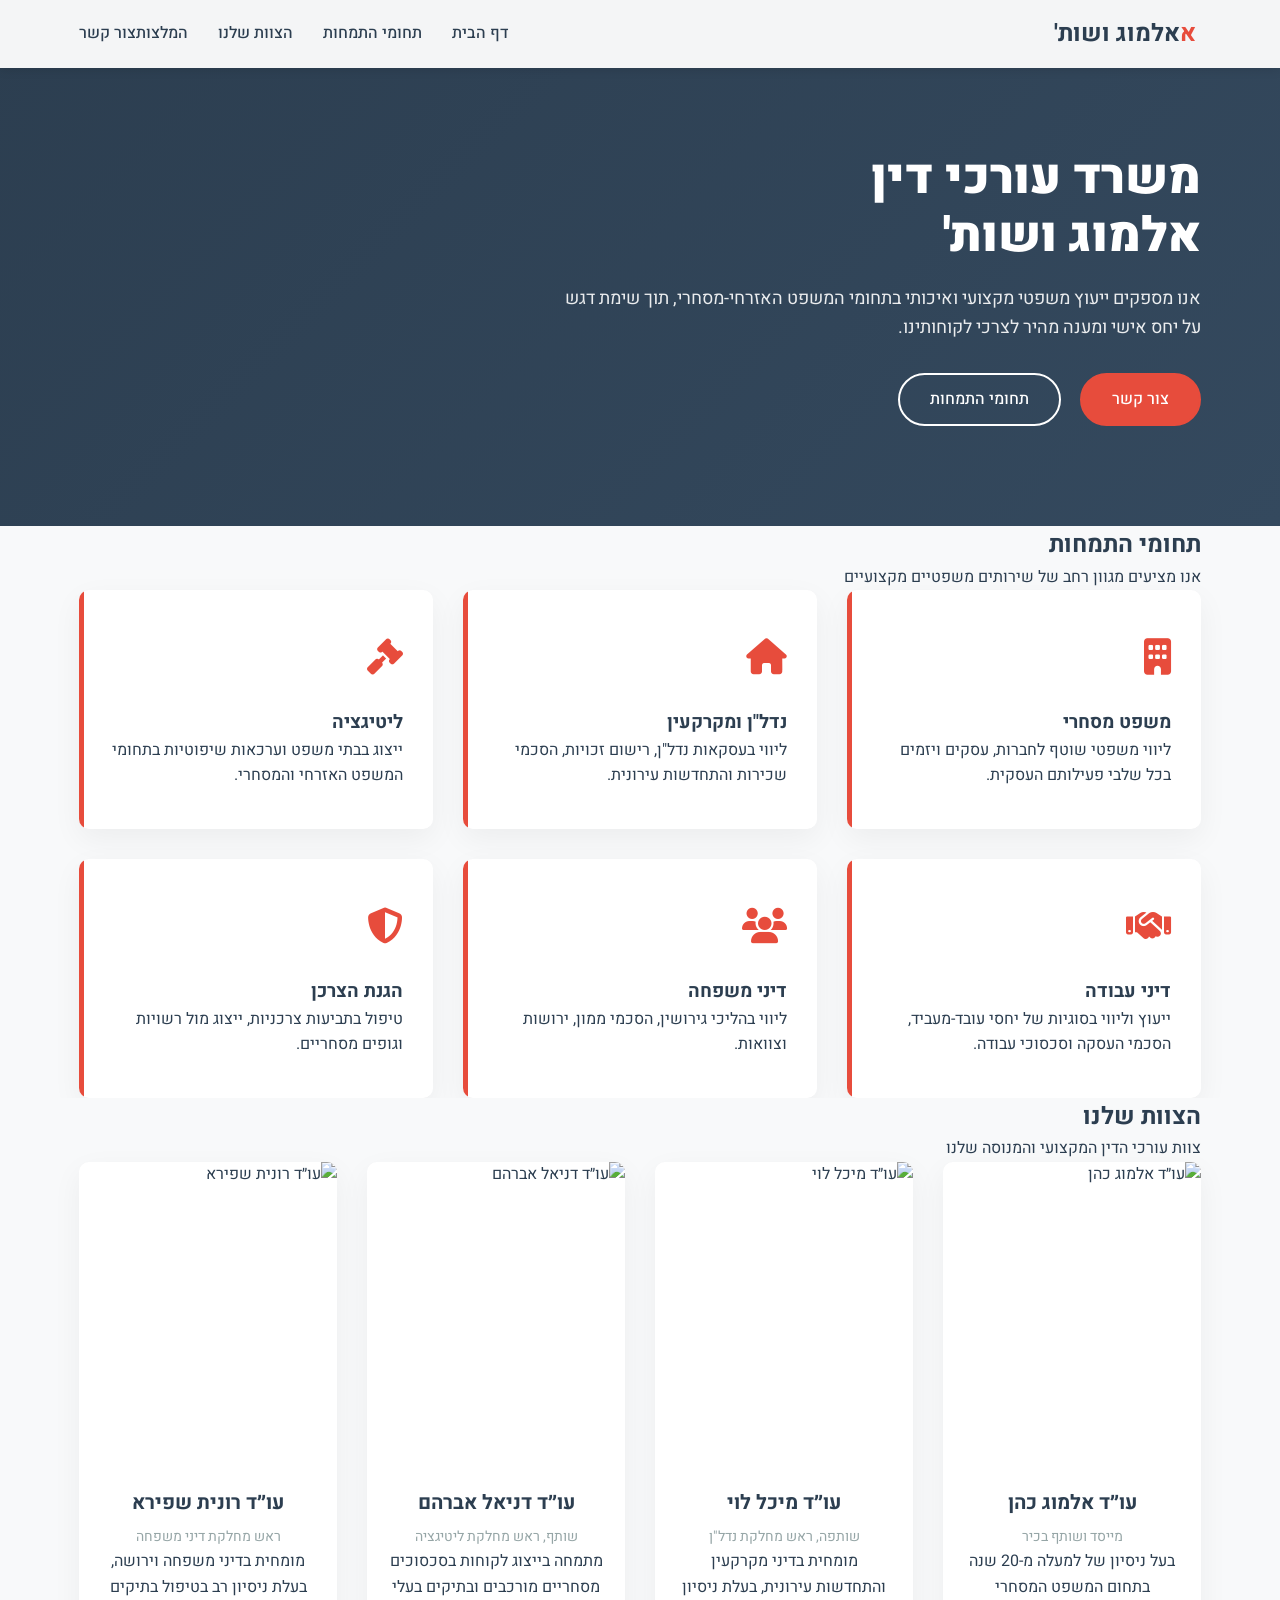
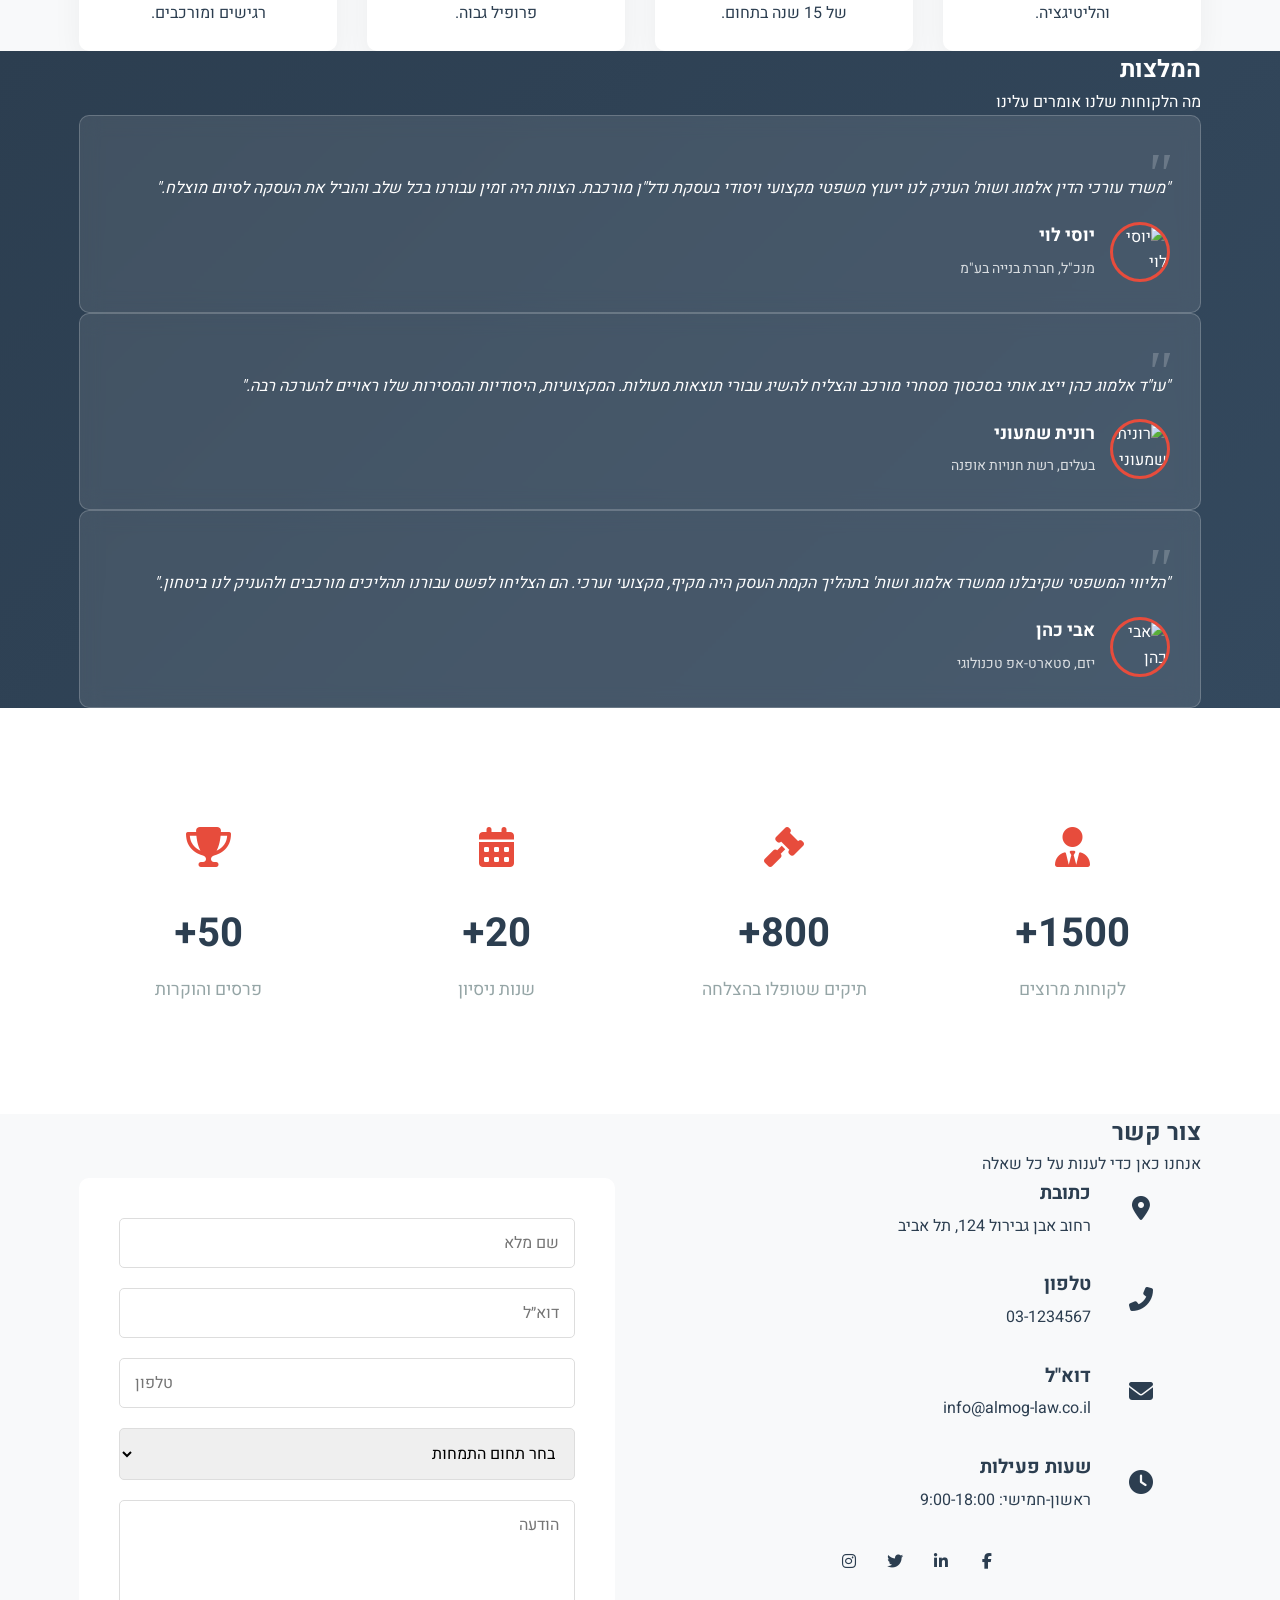
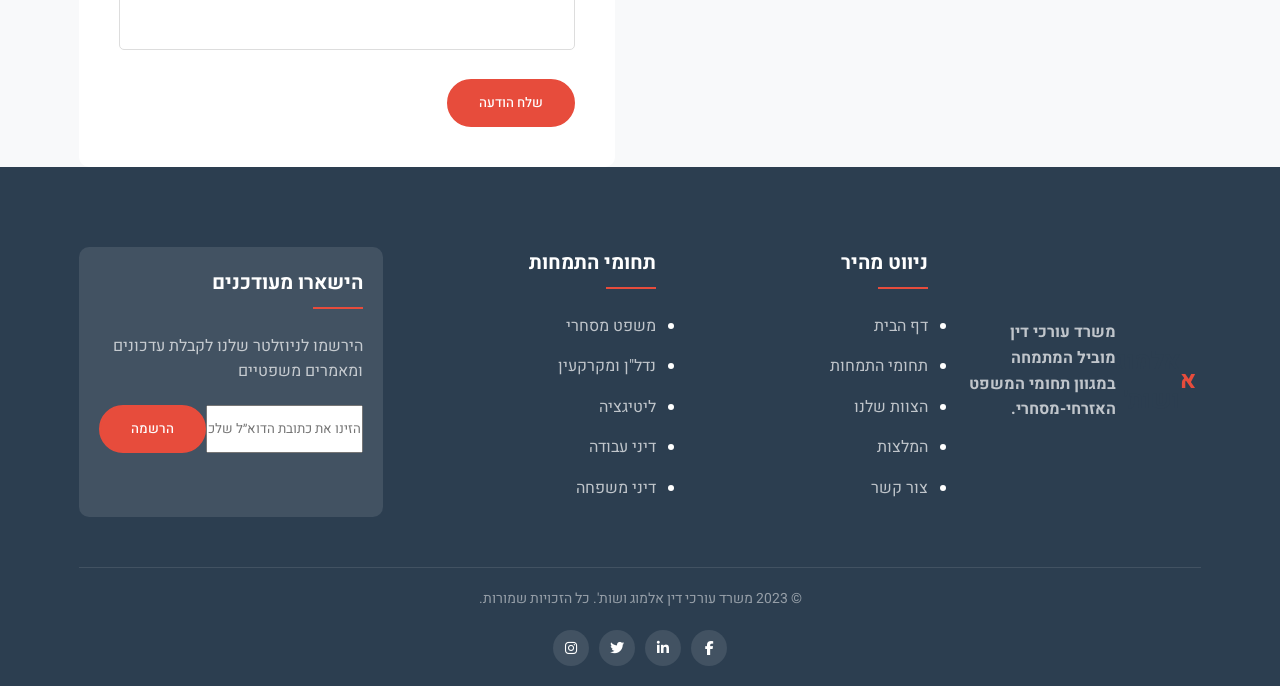
==== commit 8e65872f: "Add files via upload" ====
--- a/index.html
+++ b/index.html
@@ -3,422 +3,1574 @@
 <head>
   <meta charset="UTF-8">
   <meta name="viewport" content="width=device-width, initial-scale=1.0">
-  <title>WebVerse - חנות אתרים תלת-ממדית</title>
+  <title>פירמת עורכי דין | מקצועיות ללא פשרות</title>
+  <link rel="stylesheet" href="https://cdnjs.cloudflare.com/ajax/libs/font-awesome/6.4.0/css/all.min.css">
+  <link rel="stylesheet" href="https://unpkg.com/aos@next/dist/aos.css" />
   <link rel="preconnect" href="https://fonts.googleapis.com">
   <link rel="preconnect" href="https://fonts.gstatic.com" crossorigin>
   <link href="https://fonts.googleapis.com/css2?family=Heebo:wght@300;400;500;700;900&display=swap" rel="stylesheet">
-  <link rel="stylesheet" href="https://cdnjs.cloudflare.com/ajax/libs/font-awesome/6.4.0/css/all.min.css">
-  <link rel="stylesheet" href="style.css">
-  <script src="https://cdnjs.cloudflare.com/ajax/libs/three.js/r128/three.min.js"></script>
-  <script src="https://cdnjs.cloudflare.com/ajax/libs/gsap/3.9.1/gsap.min.js"></script>
+  <style>
+    :root {
+      --primary: #2c3e50;
+      --secondary: #34495e;
+      --accent: #e74c3c;
+      --light: #ecf0f1;
+      --dark: #2c3e50;
+      --gray: #95a5a6;
+      --transition: all 0.3s ease;
+    }
+    
+    * {
+      margin: 0;
+      padding: 0;
+      box-sizing: border-box;
+      font-family: 'Heebo', sans-serif;
+    }
+    
+    body {
+      background-color: var(--light);
+      color: var(--dark);
+      line-height: 1.6;
+    }
+    
+    .container {
+      width: 90%;
+      max-width: 1200px;
+      margin: 0 auto;
+      padding: 0 15px;
+    }
+    
+    /* Header Styles */
+    header {
+      position: fixed;
+      top: 0;
+      right: 0;
+      left: 0;
+      background-color: rgba(255, 255, 255, 0.95);
+      padding: 15px 0;
+      box-shadow: 0 2px 10px rgba(0, 0, 0, 0.1);
+      z-index: 1000;
+      transition: var(--transition);
+    }
+    
+    header.scrolled {
+      background-color: rgba(255, 255, 255, 0.98);
+      padding: 10px 0;
+      box-shadow: 0 5px 20px rgba(0, 0, 0, 0.1);
+    }
+    
+    .header-container {
+      display: flex;
+      justify-content: space-between;
+      align-items: center;
+    }
+    
+    .logo {
+      font-size: 24px;
+      font-weight: 700;
+      color: var(--primary);
+      text-decoration: none;
+      display: flex;
+      align-items: center;
+    }
+    
+    .logo span {
+      color: var(--accent);
+      margin-right: 5px;
+    }
+    
+    .nav-menu {
+      display: flex;
+      list-style: none;
+    }
+    
+    .nav-item {
+      margin-right: 30px;
+    }
+    
+    .nav-item:last-child {
+      margin-right: 0;
+    }
+    
+    .nav-link {
+      color: var(--dark);
+      text-decoration: none;
+      font-weight: 500;
+      font-size: 16px;
+      transition: var(--transition);
+      position: relative;
+      padding-bottom: 5px;
+    }
+    
+    .nav-link:hover {
+      color: var(--accent);
+    }
+    
+    .nav-link::after {
+      content: '';
+      position: absolute;
+      bottom: 0;
+      right: 0;
+      width: 0;
+      height: 2px;
+      background-color: var(--accent);
+      transition: var(--transition);
+    }
+    
+    .nav-link:hover::after {
+      width: 100%;
+    }
+    
+    .mobile-menu-btn {
+      display: none;
+      background: none;
+      border: none;
+      color: var(--dark);
+      font-size: 24px;
+      cursor: pointer;
+    }
+    
+    /* Hero Section */
+    .hero {
+      background: linear-gradient(135deg, var(--primary) 0%, var(--secondary) 100%);
+      color: white;
+      padding: 150px 0 100px;
+      position: relative;
+      overflow: hidden;
+    }
+    
+    .hero::before {
+      content: '';
+      position: absolute;
+      top: 0;
+      left: 0;
+      right: 0;
+      bottom: 0;
+      background: url('https://placehold.co/1920x1080/2c3e50/ffffff?text=') center/cover no-repeat;
+      opacity: 0.05;
+    }
+    
+    .hero-content {
+      position: relative;
+      z-index: 1;
+      max-width: 650px;
+    }
+    
+    .hero h1 {
+      font-size: 48px;
+      font-weight: 900;
+      margin-bottom: 20px;
+      line-height: 1.2;
+    }
+    
+    .hero p {
+      font-size: 18px;
+      margin-bottom: 30px;
+      opacity: 0.9;
+    }
+    
+    .btn {
+      display: inline-block;
+      background-color: var(--accent);
+      color: white;
+      padding: 12px 30px;
+      border-radius: 50px;
+      text-decoration: none;
+      font-weight: 500;
+      transition: var(--transition);
+      border: 2px solid var(--accent);
+    }
+    
+    .btn:hover {
+      background-color: transparent;
+      color: white;
+    }
+    
+    .btn-outline {
+      background-color: transparent;
+      border: 2px solid white;
+      margin-right: 15px;
+    }
+    
+    .btn-outline:hover {
+      background-color: white;
+      color: var(--primary);
+    }
+    
+    /* Section Styles */
+    .section {
+      padding: 100px 0;
+    }
+    
+    .section-title {
+      font-size: 36px;
+      font-weight: 700;
+      text-align: center;
+      margin-bottom: 15px;
+      color: var(--primary);
+    }
+    
+    .section-subtitle {
+      font-size: 18px;
+      text-align: center;
+      margin-bottom: 60px;
+      color: var(--gray);
+      max-width: 700px;
+      margin-left: auto;
+      margin-right: auto;
+    }
+    
+    /* Services Section */
+    .services {
+      background-color: #f8f9fa;
+    }
+    
+    .services-grid {
+      display: grid;
+      grid-template-columns: repeat(auto-fit, minmax(300px, 1fr));
+      gap: 30px;
+    }
+    
+    .service-card {
+      background-color: white;
+      border-radius: 10px;
+      padding: 40px 30px;
+      box-shadow: 0 10px 30px rgba(0, 0, 0, 0.05);
+      transition: var(--transition);
+      position: relative;
+      overflow: hidden;
+      z-index: 1;
+    }
+    
+    .service-card::before {
+      content: '';
+      position: absolute;
+      top: 0;
+      left: 0;
+      width: 5px;
+      height: 100%;
+      background-color: var(--accent);
+      transition: var(--transition);
+      z-index: -1;
+    }
+    
+    .service-card:hover {
+      transform: translateY(-10px);
+      box-shadow: 0 15px 40px rgba(0, 0, 0, 0.1);
+    }
+    
+    .service-card:hover::before {
+      width: 100%;
+      opacity: 0.05;
+    }
+    
+    .service-icon {
+      font-size: 36px;
+      color: var(--accent);
+      margin-bottom: 20px;
+    }
+    
+    .service-title {
+      font-size: 22px;
+      font-weight: 700;
+      margin-bottom: 15px;
+      color: var(--primary);
+    }
+    
+    .service-description {
+      color: var(--gray);
+      font-size: 16px;
+    }
+    
+    /* Team Section */
+    .team {
+      background-color: #f8f9fa;
+    }
+    
+    .team-grid {
+      display: grid;
+      grid-template-columns: repeat(auto-fit, minmax(250px, 1fr));
+      gap: 30px;
+    }
+    
+    .team-member {
+      background-color: white;
+      border-radius: 10px;
+      overflow: hidden;
+      box-shadow: 0 10px 30px rgba(0, 0, 0, 0.05);
+      transition: var(--transition);
+    }
+    
+    .team-member:hover {
+      transform: translateY(-10px);
+      box-shadow: 0 15px 40px rgba(0, 0, 0, 0.1);
+    }
+    
+    .member-img {
+      height: 300px;
+      overflow: hidden;
+    }
+    
+    .member-img img {
+      width: 100%;
+      height: 100%;
+      object-fit: cover;
+      transition: var(--transition);
+    }
+    
+    .team-member:hover .member-img img {
+      transform: scale(1.05);
+    }
+    
+    .member-info {
+      padding: 25px 20px;
+      text-align: center;
+    }
+    
+    .member-info h3 {
+      font-size: 20px;
+      font-weight: 700;
+      margin-bottom: 5px;
+      color: var(--primary);
+    }
+    
+    .member-info span {
+      font-size: 14px;
+      color: var(--gray);
+      margin-bottom: 15px;
+    }
+    
+    .social-links {
+      display: flex;
+      justify-content: center;
+      gap: 10px;
+    }
+    
+    .social-link {
+      display: flex;
+      align-items: center;
+      justify-content: center;
+      width: 36px;
+      height: 36px;
+      border-radius: 50%;
+      background-color: #f8f9fa;
+      color: var(--primary);
+      text-decoration: none;
+      transition: var(--transition);
+    }
+    
+    .social-link:hover {
+      background-color: var(--accent);
+      color: white;
+    }
+    
+    /* Testimonials Section */
+    .testimonials {
+      background: linear-gradient(135deg, var(--primary) 0%, var(--secondary) 100%);
+      color: white;
+      position: relative;
+      overflow: hidden;
+    }
+    
+    .testimonials::before {
+      content: '';
+      position: absolute;
+      top: 0;
+      left: 0;
+      right: 0;
+      bottom: 0;
+      background: url('https://placehold.co/1920x1080/2c3e50/ffffff?text=') center/cover no-repeat;
+      opacity: 0.05;
+    }
+    
+    .testimonials .section-title,
+    .testimonials .section-subtitle {
+      color: white;
+    }
+    
+    .testimonials .section-subtitle {
+      opacity: 0.8;
+    }
+    
+    .testimonials-slider {
+      position: relative;
+      z-index: 1;
+    }
+    
+    .testimonial-item {
+      min-width: 100%;
+      transition: var(--transition);
+    }
+    
+    .testimonial-content {
+      background-color: rgba(255, 255, 255, 0.1);
+      backdrop-filter: blur(10px);
+      padding: 30px;
+      border-radius: 10px;
+      position: relative;
+      border: 1px solid rgba(255, 255, 255, 0.2);
+    }
+    
+    .testimonial-content p {
+      font-style: italic;
+      margin-bottom: 20px;
+      position: relative;
+      padding-top: 30px;
+    }
+    
+    .testimonial-content p::before {
+      content: '"';
+      position: absolute;
+      top: -20px;
+      right: 0;
+      font-size: 60px;
+      color: rgba(255, 255, 255, 0.2);
+      font-family: serif;
+    }
+    
+    .testimonial-author {
+      display: flex;
+      align-items: center;
+    }
+    
+    .testimonial-author img {
+      width: 60px;
+      height: 60px;
+      border-radius: 50%;
+      margin-left: 15px;
+      border: 3px solid var(--accent);
+    }
+    
+    .author-info h4 {
+      font-size: 18px;
+      margin-bottom: 5px;
+    }
+    
+    .author-info span {
+      font-size: 14px;
+      opacity: 0.8;
+    }
+    
+    .slider-controls {
+      display: flex;
+      justify-content: center;
+      margin-top: 40px;
+    }
+    
+    .slider-btn {
+      background: rgba(255, 255, 255, 0.2);
+      border: none;
+      color: white;
+      width: 50px;
+      height: 50px;
+      border-radius: 50%;
+      font-size: 18px;
+      cursor: pointer;
+      margin: 0 10px;
+      transition: var(--transition);
+    }
+    
+    .slider-btn:hover {
+      background: rgba(255, 255, 255, 0.3);
+    }
+    
+    /* Stats Section */
+    .stats {
+      padding: 80px 0;
+      background-color: white;
+    }
+    
+    .stats-grid {
+      display: grid;
+      grid-template-columns: repeat(auto-fit, minmax(200px, 1fr));
+      gap: 30px;
+      text-align: center;
+    }
+    
+    .stat-item {
+      padding: 30px;
+      background-color: white;
+      border-radius: 10px;
+      box-shadow: var(--shadow);
+      transition: var(--transition);
+    }
+    
+    .stat-item:hover {
+      transform: translateY(-10px);
+      box-shadow: 0 15px 30px rgba(0, 0, 0, 0.1);
+    }
+    
+    .stat-icon {
+      font-size: 2.5rem;
+      color: var(--accent);
+      margin-bottom: 20px;
+    }
+    
+    .stat-number {
+      font-size: 2.5rem;
+      font-weight: 700;
+      color: var(--primary);
+      margin-bottom: 10px;
+    }
+    
+    .stat-title {
+      font-size: 1.1rem;
+      color: var(--gray);
+    }
+    
+    /* Contact Section */
+    .contact {
+      background-color: #f8f9fa;
+    }
+    
+    .contact-grid {
+      display: grid;
+      grid-template-columns: 1fr 1fr;
+      gap: 50px;
+    }
+    
+    .contact-info {
+      padding-right: 30px;
+    }
+    
+    .contact-title {
+      font-size: 28px;
+      font-weight: 700;
+      margin-bottom: 20px;
+      color: var(--primary);
+    }
+    
+    .contact-description {
+      font-size: 16px;
+      color: var(--gray);
+      margin-bottom: 30px;
+    }
+    
+    .contact-list {
+      list-style: none;
+      margin-bottom: 30px;
+    }
+    
+    .contact-list li {
+      display: flex;
+      margin-bottom: 20px;
+    }
+    
+    .contact-icon {
+      width: 40px;
+      height: 40px;
+      background-color: var(--accent);
+      color: white;
+      border-radius: 50%;
+      display: flex;
+      align-items: center;
+      justify-content: center;
+      margin-left: 15px;
+      flex-shrink: 0;
+    }
+    
+    .contact-list p {
+      color: var(--gray);
+    }
+    
+    .contact-form {
+      background-color: white;
+      border-radius: 10px;
+      padding: 40px;
+      box-shadow: 0 10px 30px rgba(0, 0, 0, 0.05);
+    }
+    
+    .form-group {
+      margin-bottom: 20px;
+    }
+    
+    .form-control {
+      width: 100%;
+      padding: 15px;
+      border: 1px solid #e1e1e1;
+      border-radius: 5px;
+      font-size: 16px;
+      transition: var(--transition);
+    }
+    
+    .form-control:focus {
+      outline: none;
+      border-color: var(--accent);
+      box-shadow: 0 0 0 3px rgba(231, 76, 60, 0.1);
+    }
+    
+    textarea.form-control {
+      resize: vertical;
+      min-height: 150px;
+    }
+    
+    .btn-submit {
+      background-color: var(--accent);
+      color: white;
+      border: none;
+      padding: 15px 30px;
+      border-radius: 5px;
+      font-size: 16px;
+      font-weight: 500;
+      cursor: pointer;
+      transition: var(--transition);
+      width: 100%;
+    }
+    
+    .btn-submit:hover {
+      background-color: #c0392b;
+    }
+    
+    /* Contact Form */
+    .contact-info-item {
+      display: flex;
+      margin-bottom: 30px;
+    }
+    
+    .contact-info-item .icon {
+      width: 60px;
+      height: 60px;
+      background-color: var(--light-color);
+      border-radius: 50%;
+      display: flex;
+      align-items: center;
+      justify-content: center;
+      margin-left: 20px;
+      color: var(--accent-color);
+      font-size: 1.5rem;
+      flex-shrink: 0;
+    }
+    
+    .contact-info-item .content h3 {
+      font-size: 1.2rem;
+      margin-bottom: 5px;
+    }
+    
+    .contact-info-item .content p {
+      color: var(--gray-color);
+    }
+    
+    .contact-form {
+      background-color: white;
+      padding: 40px;
+      border-radius: 10px;
+      box-shadow: var(--shadow);
+    }
+    
+    .form-group {
+      margin-bottom: 20px;
+    }
+    
+    .form-group input,
+    .form-group select,
+    .form-group textarea {
+      width: 100%;
+      padding: 12px 15px;
+      border: 1px solid #ddd;
+      border-radius: 5px;
+      font-family: 'Heebo', sans-serif;
+      font-size: 1rem;
+      transition: var(--transition);
+    }
+    
+    .form-group input:focus,
+    .form-group select:focus,
+    .form-group textarea:focus {
+      border-color: var(--accent-color);
+      outline: none;
+      box-shadow: 0 0 0 3px rgba(231, 76, 60, 0.1);
+    }
+    
+    .form-group textarea {
+      height: 150px;
+      resize: none;
+    }
+    
+    /* Footer */
+    .footer {
+      background-color: var(--primary);
+      color: white;
+      padding-top: 80px;
+    }
+    
+    .footer-content {
+      display: grid;
+      grid-template-columns: repeat(4, 1fr);
+      gap: 40px;
+    }
+    
+    .footer-logo {
+      font-size: 24px;
+      font-weight: 700;
+      color: white;
+      text-decoration: none;
+      display: flex;
+      align-items: center;
+    }
+    
+    .footer-logo span {
+      color: var(--accent);
+      margin-right: 5px;
+    }
+    
+    .footer-logo p {
+      font-size: 16px;
+      color: rgba(255, 255, 255, 0.7);
+      margin-bottom: 20px;
+    }
+    
+    .footer-links {
+      list-style: none;
+    }
+    
+    .footer-links h3 {
+      font-size: 20px;
+      font-weight: 700;
+      margin-bottom: 25px;
+      position: relative;
+      padding-bottom: 10px;
+    }
+    
+    .footer-links h3::after {
+      content: '';
+      position: absolute;
+      bottom: 0;
+      right: 0;
+      width: 50px;
+      height: 2px;
+      background-color: var(--accent);
+    }
+    
+    .footer-links li {
+      margin-bottom: 15px;
+    }
+    
+    .footer-links a {
+      color: rgba(255, 255, 255, 0.7);
+      text-decoration: none;
+      transition: var(--transition);
+    }
+    
+    .footer-links a:hover {
+      color: white;
+      padding-right: 5px;
+    }
+    
+    .footer-services {
+      list-style: none;
+    }
+    
+    .footer-services h3 {
+      font-size: 20px;
+      font-weight: 700;
+      margin-bottom: 25px;
+      position: relative;
+      padding-bottom: 10px;
+    }
+    
+    .footer-services h3::after {
+      content: '';
+      position: absolute;
+      bottom: 0;
+      right: 0;
+      width: 50px;
+      height: 2px;
+      background-color: var(--accent);
+    }
+    
+    .footer-services li {
+      margin-bottom: 15px;
+    }
+    
+    .footer-services a {
+      color: rgba(255, 255, 255, 0.7);
+      text-decoration: none;
+      transition: var(--transition);
+    }
+    
+    .footer-services a:hover {
+      color: white;
+      padding-right: 5px;
+    }
+    
+    .footer-newsletter {
+      padding: 20px;
+      background-color: rgba(255, 255, 255, 0.1);
+      border-radius: 10px;
+    }
+    
+    .footer-newsletter h3 {
+      font-size: 20px;
+      font-weight: 700;
+      margin-bottom: 25px;
+      position: relative;
+      padding-bottom: 10px;
+    }
+    
+    .footer-newsletter h3::after {
+      content: '';
+      position: absolute;
+      bottom: 0;
+      right: 0;
+      width: 50px;
+      height: 2px;
+      background-color: var(--accent);
+    }
+    
+    .footer-newsletter p {
+      font-size: 16px;
+      color: rgba(255, 255, 255, 0.7);
+      margin-bottom: 20px;
+    }
+    
+    .newsletter-form {
+      display: flex;
+    }
+    
+    .newsletter-input {
+      flex: 1;
+      padding: 12px 15px;
+      border: none;
+      border-radius: 5px 0 0 5px;
+      font-size: 14px;
+    }
+    
+    .newsletter-btn {
+      background-color: var(--accent);
+      color: white;
+      border: none;
+      padding: 0 20px;
+      border-radius: 0 5px 5px 0;
+      cursor: pointer;
+      transition: var(--transition);
+    }
+    
+    .newsletter-btn:hover {
+      background-color: #c0392b;
+    }
+    
+    .footer-bottom {
+      border-top: 1px solid rgba(255, 255, 255, 0.1);
+      padding: 20px 0;
+      text-align: center;
+      margin-top: 50px;
+      color: rgba(255, 255, 255, 0.5);
+      font-size: 14px;
+    }
+    
+    .footer-social {
+      display: flex;
+      justify-content: center;
+      gap: 10px;
+      margin-top: 20px;
+    }
+    
+    .footer-social a {
+      display: flex;
+      align-items: center;
+      justify-content: center;
+      width: 36px;
+      height: 36px;
+      border-radius: 50%;
+      background-color: rgba(255, 255, 255, 0.1);
+      color: white;
+      text-decoration: none;
+      transition: var(--transition);
+    }
+    
+    .footer-social a:hover {
+      background-color: var(--accent);
+    }
+    
+    /* Social Links in Team Section */
+    .social {
+      position: absolute;
+      top: 0;
+      right: 0;
+      bottom: 0;
+      left: 0;
+      display: flex;
+      align-items: center;
+      justify-content: center;
+      background-color: rgba(44, 62, 80, 0.8);
+      opacity: 0;
+      transition: var(--transition);
+    }
+    
+    .social a {
+      display: inline-flex;
+      align-items: center;
+      justify-content: center;
+      width: 40px;
+      height: 40px;
+      border-radius: 50%;
+      background-color: white;
+      color: var(--primary);
+      margin: 0 5px;
+      transition: var(--transition);
+    }
+    
+    .social a:hover {
+      background-color: var(--accent);
+      color: white;
+    }
+    
+    .team-member:hover .social {
+      opacity: 1;
+    }
+    
+    /* Responsive Styles */
+    @media (max-width: 992px) {
+      .hero h1 {
+        font-size: 40px;
+      }
+      
+      .contact-grid {
+        grid-template-columns: 1fr;
+      }
+      
+      .contact-info {
+        padding-right: 0;
+      }
+    }
+    
+    @media (max-width: 768px) {
+      .header-container {
+        padding: 15px 0;
+      }
+      
+      .nav-menu {
+        position: fixed;
+        top: 0;
+        right: -100%;
+        width: 80%;
+        height: 100vh;
+        background-color: white;
+        flex-direction: column;
+        align-items: center;
+        justify-content: center;
+        transition: var(--transition);
+        box-shadow: -5px 0 15px rgba(0, 0, 0, 0.1);
+        z-index: 1000;
+      }
+      
+      .nav-menu.active {
+        right: 0;
+      }
+      
+      .nav-item {
+        margin: 15px 0;
+      }
+      
+      .mobile-menu-btn {
+        display: block;
+        z-index: 1001;
+      }
+      
+      .hero {
+        padding: 120px 0 80px;
+      }
+      
+      .hero h1 {
+        font-size: 32px;
+      }
+      
+      .section {
+        padding: 70px 0;
+      }
+      
+      .section-title {
+        font-size: 28px;
+      }
+      
+      .stat-item::after {
+        display: none;
+      }
+    }
+    
+    @media (max-width: 576px) {
+      .hero h1 {
+        font-size: 28px;
+      }
+      
+      .btn {
+        display: block;
+        width: 100%;
+        margin-bottom: 15px;
+      }
+      
+      .btn-outline {
+        margin-right: 0;
+      }
+      
+      .testimonial-content {
+        padding: 30px 20px;
+      }
+    }
+    
+    /* Back to Top Button */
+    .back-to-top {
+      position: fixed;
+      bottom: 30px;
+      left: 30px;
+      width: 50px;
+      height: 50px;
+      background-color: var(--accent);
+      color: white;
+      border-radius: 50%;
+      display: flex;
+      align-items: center;
+      justify-content: center;
+      font-size: 1.2rem;
+      box-shadow: var(--shadow);
+      opacity: 0;
+      visibility: hidden;
+      transition: var(--transition);
+      z-index: 99;
+    }
+    
+    .back-to-top.show {
+      opacity: 1;
+      visibility: visible;
+    }
+    
+    .back-to-top:hover {
+      background-color: var(--primary);
+      transform: translateY(-5px);
+    }
+    
+    /* Mobile Menu */
+    @media (max-width: 992px) {
+      .nav-menu {
+        position: fixed;
+        top: 70px;
+        right: -100%;
+        width: 80%;
+        max-width: 300px;
+        height: calc(100vh - 70px);
+        background-color: white;
+        flex-direction: column;
+        padding: 30px;
+        box-shadow: var(--shadow);
+        transition: var(--transition);
+        z-index: 999;
+      }
+      
+      .nav-menu.active {
+        right: 0;
+      }
+      
+      .nav-item {
+        margin: 15px 0;
+      }
+      
+      .mobile-menu-btn {
+        display: block;
+      }
+      
+      .mobile-menu-btn.active i::before {
+        content: "\f00d";
+      }
+    }
+  </style>
 </head>
 <body>
-  <!-- לוגו וניווט -->
-  <header>
-    <div class="logo">
-      <span class="logo-text">Web<span class="accent">Verse</span></span>
-    </div>
-    <nav>
-      <ul class="nav-links">
-        <li><a href="#showcase" class="active">בית</a></li>
-        <li><a href="#categories">קטגוריות</a></li>
-        <li><a href="#popular">פופולריים</a></li>
-        <li><a href="#about">אודות</a></li>
-        <li><a href="#contact">צור קשר</a></li>
-      </ul>
-    </nav>
-    <div class="nav-buttons">
-      <button class="theme-toggle" aria-label="החלף מצב תצוגה">
-        <i class="fas fa-moon"></i>
-      </button>
-      <button class="menu-toggle" aria-label="תפריט">
-        <i class="fas fa-bars"></i>
-      </button>
-    </div>
-  </header>
-
-  <!-- מסך ראשי עם סצנת תלת-ממד -->
-  <section id="showcase" class="hero-section">
-    <div class="canvas-container">
-      <canvas id="webgl-canvas"></canvas>
-    </div>
-    <div class="hero-content">
-      <h1 class="hero-title">עיצוב <span class="gradient-text">דיגיטלי</span> בממד חדש</h1>
-      <p class="hero-subtitle">בחר מתוך מגוון אתרים מוכנים ומעוצבים או הזמן אתר מותאם אישית</p>
-      <div class="cta-buttons">
-        <button class="cta-primary">גלה אתרים</button>
-        <button class="cta-secondary">צור קשר</button>
-      </div>
-    </div>
-    <div class="scroll-indicator">
-      <span>גלול למטה</span>
-      <i class="fas fa-chevron-down"></i>
-    </div>
-  </section>
-
-  <!-- קוביה תלת-ממדית -->
-  <section id="cube-showcase" class="cube-showcase">
-    <div class="section-header">
-      <h2>הקוביה <span class="gradient-text">הדיגיטלית</span></h2>
-      <p>גלה את האתרים שלנו בחוויה תלת-ממדית ייחודית</p>
-    </div>
-    <div class="cube-container">
-      <div class="cube">
-        <div class="face front" data-site="business">
-          <div class="face-content">
-            <h3 class="face-title">אתר עסקי</h3>
-            <p class="face-price">₪1,499</p>
-          </div>
-        </div>
-        <div class="face back" data-site="ecommerce">
-          <div class="face-content">
-            <h3 class="face-title">חנות אונליין</h3>
-            <p class="face-price">₪2,199</p>
-          </div>
-        </div>
-        <div class="face right" data-site="portfolio">
-          <div class="face-content">
-            <h3 class="face-title">תיק עבודות</h3>
-            <p class="face-price">₪1,299</p>
-          </div>
-        </div>
-        <div class="face left" data-site="blog">
-          <div class="face-content">
-            <h3 class="face-title">בלוג</h3>
-            <p class="face-price">₪999</p>
-          </div>
-        </div>
-        <div class="face top" data-site="landing">
-          <div class="face-content">
-            <h3 class="face-title">דף נחיתה</h3>
-            <p class="face-price">₪799</p>
-          </div>
-        </div>
-        <div class="face bottom" data-site="restaurant">
-          <div class="face-content">
-            <h3 class="face-title">אתר מסעדה</h3>
-            <p class="face-price">₪1,699</p>
-          </div>
-        </div>
-      </div>
-      <div class="cube-controls">
-        <button class="control-btn" id="resetCube">
-          <i class="fas fa-sync-alt"></i>
-        </button>
-        <button class="control-btn" id="autoRotate">
-          <i class="fas fa-play"></i>
-        </button>
-        <button class="control-btn" id="stopRotate">
-          <i class="fas fa-pause"></i>
+  <!-- Header -->
+  <header id="header">
+    <div class="container">
+      <div class="header-container">
+        <a href="#" class="logo">
+          <span>א</span>אלמוג ושות'
+        </a>
+        
+        <ul class="nav-menu" id="navMenu">
+          <li class="nav-item"><a href="#home" class="nav-link">דף הבית</a></li>
+          <li class="nav-item"><a href="#services" class="nav-link">תחומי התמחות</a></li>
+          <li class="nav-item"><a href="#team" class="nav-link">הצוות שלנו</a></li>
+          <li class="nav-item"><a href="#testimonials" class="nav-link">המלצות</a></li>
+          <li class="nav-item"><a href="#contact" class="nav-link">צור קשר</a></li>
+        </ul>
+        
+        <button class="mobile-menu-btn" id="mobileMenuBtn">
+          <i class="fas fa-bars"></i>
         </button>
       </div>
     </div>
-  </section>
-
-  <!-- קטגוריות אתרים -->
-  <section id="categories" class="categories-section">
-    <div class="section-header">
-      <h2>קטגוריות <span class="gradient-text">אתרים</span></h2>
-      <p>בחר מתוך מגוון קטגוריות המותאמות לצרכים שונים</p>
-    </div>
-    <div class="categories-grid">
-      <div class="category-card" data-category="business">
-        <div class="category-icon"><i class="fas fa-building"></i></div>
-        <h3>אתרי עסקים</h3>
-        <p>אתרים מקצועיים לעסקים קטנים ובינוניים</p>
-      </div>
-      <div class="category-card" data-category="ecommerce">
-        <div class="category-icon"><i class="fas fa-shopping-cart"></i></div>
-        <h3>חנויות אונליין</h3>
-        <p>פתרונות מסחר אלקטרוני מלאים</p>
-      </div>
-      <div class="category-card" data-category="portfolio">
-        <div class="category-icon"><i class="fas fa-image"></i></div>
-        <h3>תיקי עבודות</h3>
-        <p>הצגת העבודות שלך בצורה מרשימה</p>
-      </div>
-      <div class="category-card" data-category="blog">
-        <div class="category-icon"><i class="fas fa-pen-fancy"></i></div>
-        <h3>בלוגים</h3>
-        <p>פלטפורמות תוכן עשירות ומותאמות אישית</p>
-      </div>
-      <div class="category-card" data-category="landing">
-        <div class="category-icon"><i class="fas fa-rocket"></i></div>
-        <h3>דפי נחיתה</h3>
-        <p>דפים ממוקדים להמרות גבוהות</p>
-      </div>
-      <div class="category-card" data-category="restaurant">
-        <div class="category-icon"><i class="fas fa-utensils"></i></div>
-        <h3>מסעדות</h3>
-        <p>אתרים למסעדות, בתי קפה ועסקי מזון</p>
+  </header>
+
+  <!-- Hero Section -->
+  <section id="home" class="hero" data-aos="fade-up" data-aos-duration="1000">
+    <div class="container">
+      <div class="hero-content">
+        <h1>משרד עורכי דין<br>אלמוג ושות'</h1>
+        <p>אנו מספקים ייעוץ משפטי מקצועי ואיכותי בתחומי המשפט האזרחי-מסחרי, תוך שימת דגש על יחס אישי ומענה מהיר לצרכי לקוחותינו.</p>
+        <div class="hero-buttons">
+          <a href="#contact" class="btn">צור קשר</a>
+          <a href="#services" class="btn btn-outline">תחומי התמחות</a>
+        </div>
       </div>
     </div>
   </section>
 
-  <!-- אתרים פופולריים -->
-  <section id="popular" class="popular-section">
-    <div class="section-header">
-      <h2>אתרים <span class="gradient-text">פופולריים</span></h2>
-      <p>האתרים המבוקשים ביותר בחנות שלנו</p>
-    </div>
-    <div class="sites-showcase">
-      <div class="site-card">
-        <div class="site-preview">
-          <div class="preview-screen">
-            <img src="https://raw.githubusercontent.com/VIPOCONNECT/fitnes/refs/heads/main/1.webp" alt="אתר עסקי">
-          </div>
-          <div class="preview-controls">
-            <button class="preview-btn desktop active"><i class="fas fa-desktop"></i></button>
-            <button class="preview-btn tablet"><i class="fas fa-tablet-alt"></i></button>
-            <button class="preview-btn mobile"><i class="fas fa-mobile-alt"></i></button>
-          </div>
-        </div>
-        <div class="site-info">
-          <h3>Business Pro</h3>
-          <p>אתר עסקי מקצועי עם עיצוב נקי וחדשני</p>
-          <div class="site-meta">
-            <span class="site-price">₪1,499</span>
-            <div class="site-rating">
-              <i class="fas fa-star"></i>
-              <i class="fas fa-star"></i>
-              <i class="fas fa-star"></i>
-              <i class="fas fa-star"></i>
-              <i class="fas fa-star-half-alt"></i>
-              <span>(24)</span>
-            </div>
-          </div>
-          <button class="site-cta" data-site="business">צפה בדמו</button>
-        </div>
+  <!-- Services Section -->
+  <section id="services" class="services" data-aos="fade-up" data-aos-duration="1000">
+    <div class="container">
+      <div class="section-header">
+        <h2>תחומי התמחות</h2>
+        <p>אנו מציעים מגוון רחב של שירותים משפטיים מקצועיים</p>
       </div>
       
-      <div class="site-card">
-        <div class="site-preview">
-          <div class="preview-screen">
-            <img src="https://raw.githubusercontent.com/VIPOCONNECT/vila/refs/heads/main/1%20(1).webp" alt="חנות אונליין">
-          </div>
-          <div class="preview-controls">
-            <button class="preview-btn desktop active"><i class="fas fa-desktop"></i></button>
-            <button class="preview-btn tablet"><i class="fas fa-tablet-alt"></i></button>
-            <button class="preview-btn mobile"><i class="fas fa-mobile-alt"></i></button>
-          </div>
-        </div>
-        <div class="site-info">
-          <h3>ShopMaster</h3>
-          <p>חנות אונליין מתקדמת עם ממשק ניהול קל לשימוש</p>
-          <div class="site-meta">
-            <span class="site-price">₪2,199</span>
-            <div class="site-rating">
-              <i class="fas fa-star"></i>
-              <i class="fas fa-star"></i>
-              <i class="fas fa-star"></i>
-              <i class="fas fa-star"></i>
-              <i class="fas fa-star"></i>
-              <span>(37)</span>
-            </div>
-          </div>
-          <button class="site-cta" data-site="ecommerce">צפה בדמו</button>
-        </div>
-      </div>
-      
-      <div class="site-card">
-        <div class="site-preview">
-          <div class="preview-screen">
-            <img src="https://raw.githubusercontent.com/VIPOCONNECT/face/refs/heads/main/1.webp" alt="תיק עבודות">
-          </div>
-          <div class="preview-controls">
-            <button class="preview-btn desktop active"><i class="fas fa-desktop"></i></button>
-            <button class="preview-btn tablet"><i class="fas fa-tablet-alt"></i></button>
-            <button class="preview-btn mobile"><i class="fas fa-mobile-alt"></i></button>
-          </div>
-        </div>
-        <div class="site-info">
-          <h3>Portfolio X</h3>
-          <p>תיק עבודות מרשים עם אנימציות ואפקטים מתקדמים</p>
-          <div class="site-meta">
-            <span class="site-price">₪1,299</span>
-            <div class="site-rating">
-              <i class="fas fa-star"></i>
-              <i class="fas fa-star"></i>
-              <i class="fas fa-star"></i>
-              <i class="fas fa-star"></i>
-              <i class="far fa-star"></i>
-              <span>(19)</span>
-            </div>
-          </div>
-          <button class="site-cta" data-site="portfolio">צפה בדמו</button>
-        </div>
-      </div>
-    </div>
-    <div class="view-all-container">
-      <button class="view-all-btn">צפה בכל האתרים <i class="fas fa-arrow-left"></i></button>
-    </div>
-  </section>
-
-  <!-- יתרונות -->
-  <section id="features" class="features-section">
-    <div class="section-header">
-      <h2>למה <span class="gradient-text">לבחור בנו?</span></h2>
-      <p>היתרונות שלנו שהופכים אותנו לבחירה המושלמת עבורך</p>
-    </div>
-    <div class="features-grid">
-      <div class="feature-card">
-        <div class="feature-icon"><i class="fas fa-bolt"></i></div>
-        <h3>מהירות טעינה</h3>
-        <p>כל האתרים שלנו אופטימליים למהירות טעינה גבוהה</p>
-      </div>
-      <div class="feature-card">
-        <div class="feature-icon"><i class="fas fa-mobile-alt"></i></div>
-        <h3>תאימות למובייל</h3>
-        <p>עיצוב רספונסיבי מלא לכל סוגי המכשירים</p>
-      </div>
-      <div class="feature-card">
-        <div class="feature-icon"><i class="fas fa-search"></i></div>
-        <h3>מותאם SEO</h3>
-        <p>קוד נקי וממוטב למנועי חיפוש</p>
-      </div>
-      <div class="feature-card">
-        <div class="feature-icon"><i class="fas fa-paint-brush"></i></div>
-        <h3>עיצוב מודרני</h3>
-        <p>עיצוב עדכני ומרשים שמושך את העין</p>
-      </div>
-      <div class="feature-card">
-        <div class="feature-icon"><i class="fas fa-cog"></i></div>
-        <h3>קל להתאמה</h3>
-        <p>שינוי צבעים, גופנים ותמונות בקלות</p>
-      </div>
-      <div class="feature-card">
-        <div class="feature-icon"><i class="fas fa-headset"></i></div>
-        <h3>תמיכה מקצועית</h3>
-        <p>צוות תמיכה זמין לכל שאלה או בעיה</p>
+      <div class="services-grid">
+        <div class="service-card" data-aos="fade-up" data-aos-delay="100">
+          <div class="service-icon">
+            <i class="fas fa-building"></i>
+          </div>
+          <h3>משפט מסחרי</h3>
+          <p>ליווי משפטי שוטף לחברות, עסקים ויזמים בכל שלבי פעילותם העסקית.</p>
+        </div>
+        
+        <div class="service-card" data-aos="fade-up" data-aos-delay="200">
+          <div class="service-icon">
+            <i class="fas fa-home"></i>
+          </div>
+          <h3>נדל"ן ומקרקעין</h3>
+          <p>ליווי בעסקאות נדל"ן, רישום זכויות, הסכמי שכירות והתחדשות עירונית.</p>
+        </div>
+        
+        <div class="service-card" data-aos="fade-up" data-aos-delay="300">
+          <div class="service-icon">
+            <i class="fas fa-gavel"></i>
+          </div>
+          <h3>ליטיגציה</h3>
+          <p>ייצוג בבתי משפט וערכאות שיפוטיות בתחומי המשפט האזרחי והמסחרי.</p>
+        </div>
+        
+        <div class="service-card" data-aos="fade-up" data-aos-delay="400">
+          <div class="service-icon">
+            <i class="fas fa-handshake"></i>
+          </div>
+          <h3>דיני עבודה</h3>
+          <p>ייעוץ וליווי בסוגיות של יחסי עובד-מעביד, הסכמי העסקה וסכסוכי עבודה.</p>
+        </div>
+        
+        <div class="service-card" data-aos="fade-up" data-aos-delay="500">
+          <div class="service-icon">
+            <i class="fas fa-users"></i>
+          </div>
+          <h3>דיני משפחה</h3>
+          <p>ליווי בהליכי גירושין, הסכמי ממון, ירושות וצוואות.</p>
+        </div>
+        
+        <div class="service-card" data-aos="fade-up" data-aos-delay="600">
+          <div class="service-icon">
+            <i class="fas fa-shield-alt"></i>
+          </div>
+          <h3>הגנת הצרכן</h3>
+          <p>טיפול בתביעות צרכניות, ייצוג מול רשויות וגופים מסחריים.</p>
+        </div>
       </div>
     </div>
   </section>
 
-  <!-- צ'אט תמיכה -->
-  <div class="chat-widget">
-    <div class="chat-button">
-      <i class="fas fa-comments"></i>
-    </div>
-    <div class="chat-container">
-      <div class="chat-header">
-        <h3>צ'אט תמיכה</h3>
-        <button class="close-chat"><i class="fas fa-times"></i></button>
+  <!-- Team Section -->
+  <section id="team" class="team" data-aos="fade-up" data-aos-duration="1000">
+    <div class="container">
+      <div class="section-header">
+        <h2>הצוות שלנו</h2>
+        <p>צוות עורכי הדין המקצועי והמנוסה שלנו</p>
       </div>
-      <div class="chat-messages">
-        <div class="message support">
-          <div class="message-content">שלום! כיצד אוכל לעזור לך היום?</div>
-          <div class="message-time">עכשיו</div>
-        </div>
-      </div>
-      <div class="chat-input">
-        <input type="text" placeholder="הקלד הודעה..." id="chatInput">
-        <button class="send-message"><i class="fas fa-paper-plane"></i></button>
+      
+      <div class="team-grid">
+        <div class="team-member" data-aos="fade-up" data-aos-delay="100">
+          <div class="member-img">
+            <img src="https://randomuser.me/api/portraits/men/32.jpg" alt="עו״ד אלמוג כהן">
+            <div class="social">
+              <a href="#"><i class="fab fa-linkedin"></i></a>
+              <a href="#"><i class="fab fa-twitter"></i></a>
+              <a href="#"><i class="fas fa-envelope"></i></a>
+            </div>
+          </div>
+          <div class="member-info">
+            <h3>עו״ד אלמוג כהן</h3>
+            <span>מייסד ושותף בכיר</span>
+            <p>בעל ניסיון של למעלה מ-20 שנה בתחום המשפט המסחרי והליטיגציה.</p>
+          </div>
+        </div>
+        
+        <div class="team-member" data-aos="fade-up" data-aos-delay="200">
+          <div class="member-img">
+            <img src="https://randomuser.me/api/portraits/women/44.jpg" alt="עו״ד מיכל לוי">
+            <div class="social">
+              <a href="#"><i class="fab fa-linkedin"></i></a>
+              <a href="#"><i class="fab fa-twitter"></i></a>
+              <a href="#"><i class="fas fa-envelope"></i></a>
+            </div>
+          </div>
+          <div class="member-info">
+            <h3>עו״ד מיכל לוי</h3>
+            <span>שותפה, ראש מחלקת נדל"ן</span>
+            <p>מומחית בדיני מקרקעין והתחדשות עירונית, בעלת ניסיון של 15 שנה בתחום.</p>
+          </div>
+        </div>
+        
+        <div class="team-member" data-aos="fade-up" data-aos-delay="300">
+          <div class="member-img">
+            <img src="https://randomuser.me/api/portraits/men/67.jpg" alt="עו״ד דניאל אברהם">
+            <div class="social">
+              <a href="#"><i class="fab fa-linkedin"></i></a>
+              <a href="#"><i class="fab fa-twitter"></i></a>
+              <a href="#"><i class="fas fa-envelope"></i></a>
+            </div>
+          </div>
+          <div class="member-info">
+            <h3>עו״ד דניאל אברהם</h3>
+            <span>שותף, ראש מחלקת ליטיגציה</span>
+            <p>מתמחה בייצוג לקוחות בסכסוכים מסחריים מורכבים ובתיקים בעלי פרופיל גבוה.</p>
+          </div>
+        </div>
+        
+        <div class="team-member" data-aos="fade-up" data-aos-delay="400">
+          <div class="member-img">
+            <img src="https://randomuser.me/api/portraits/women/33.jpg" alt="עו״ד רונית שפירא">
+            <div class="social">
+              <a href="#"><i class="fab fa-linkedin"></i></a>
+              <a href="#"><i class="fab fa-twitter"></i></a>
+              <a href="#"><i class="fas fa-envelope"></i></a>
+            </div>
+          </div>
+          <div class="member-info">
+            <h3>עו״ד רונית שפירא</h3>
+            <span>ראש מחלקת דיני משפחה</span>
+            <p>מומחית בדיני משפחה וירושה, בעלת ניסיון רב בטיפול בתיקים רגישים ומורכבים.</p>
+          </div>
+        </div>
       </div>
     </div>
-  </div>
-
-  <!-- פוטר -->
-  <footer>
-    <div class="footer-content">
-      <div class="footer-column">
-        <div class="footer-logo">
-          <span class="logo-text">Web<span class="accent">Verse</span></span>
-        </div>
-        <p>אנחנו מספקים אתרים מוכנים באיכות גבוהה לכל סוגי העסקים והפרויקטים.</p>
-        <div class="social-links">
-          <a href="#" aria-label="פייסבוק"><i class="fab fa-facebook-f"></i></a>
-          <a href="#" aria-label="אינסטגרם"><i class="fab fa-instagram"></i></a>
-          <a href="#" aria-label="טוויטר"><i class="fab fa-twitter"></i></a>
-          <a href="#" aria-label="לינקדאין"><i class="fab fa-linkedin-in"></i></a>
-        </div>
+  </section>
+
+  <!-- Testimonials Section -->
+  <section id="testimonials" class="testimonials" data-aos="fade-up" data-aos-duration="1000">
+    <div class="container">
+      <div class="section-header">
+        <h2>המלצות</h2>
+        <p>מה הלקוחות שלנו אומרים עלינו</p>
       </div>
-      <div class="footer-column">
-        <h3>קטגוריות</h3>
-        <ul>
-          <li><a href="#">אתרי עסקים</a></li>
-          <li><a href="#">חנויות אונליין</a></li>
-          <li><a href="#">תיקי עבודות</a></li>
-          <li><a href="#">בלוגים</a></li>
-          <li><a href="#">דפי נחיתה</a></li>
-          <li><a href="#">מסעדות</a></li>
-        </ul>
-      </div>
-      <div class="footer-column">
-        <h3>קישורים מהירים</h3>
-        <ul>
-          <li><a href="#">אודות</a></li>
-          <li><a href="#">שירותים</a></li>
-          <li><a href="#">מחירון</a></li>
-          <li><a href="#">בלוג</a></li>
-          <li><a href="#">צור קשר</a></li>
-        </ul>
-      </div>
-      <div class="footer-column">
-        <h3>צור קשר</h3>
-        <ul class="contact-info">
-          <li><i class="fas fa-map-marker-alt"></i> רחוב הרצל 123, תל אביב</li>
-          <li><i class="fas fa-phone"></i> 03-1234567</li>
-          <li><i class="fas fa-envelope"></i> info@webverse.co.il</li>
-        </ul>
-        <form class="newsletter-form">
-          <input type="email" placeholder="הירשם לניוזלטר">
-          <button type="submit"><i class="fas fa-paper-plane"></i></button>
-        </form>
+      
+      <div class="testimonials-slider">
+        <div class="testimonial-item" data-aos="fade-up" data-aos-delay="100">
+          <div class="testimonial-content">
+            <p>"משרד עורכי הדין אלמוג ושות' העניק לנו ייעוץ משפטי מקצועי ויסודי בעסקת נדל"ן מורכבת. הצוות היה זמין עבורנו בכל שלב והוביל את העסקה לסיום מוצלח."</p>
+            <div class="testimonial-author">
+              <img src="https://randomuser.me/api/portraits/men/41.jpg" alt="יוסי לוי">
+              <div class="author-info">
+                <h4>יוסי לוי</h4>
+                <span>מנכ"ל, חברת בנייה בע"מ</span>
+              </div>
+            </div>
+          </div>
+        </div>
+        
+        <div class="testimonial-item" data-aos="fade-up" data-aos-delay="200">
+          <div class="testimonial-content">
+            <p>"עו"ד אלמוג כהן ייצג אותי בסכסוך מסחרי מורכב והצליח להשיג עבורי תוצאות מעולות. המקצועיות, היסודיות והמסירות שלו ראויים להערכה רבה."</p>
+            <div class="testimonial-author">
+              <img src="https://randomuser.me/api/portraits/women/63.jpg" alt="רונית שמעוני">
+              <div class="author-info">
+                <h4>רונית שמעוני</h4>
+                <span>בעלים, רשת חנויות אופנה</span>
+              </div>
+            </div>
+          </div>
+        </div>
+        
+        <div class="testimonial-item" data-aos="fade-up" data-aos-delay="300">
+          <div class="testimonial-content">
+            <p>"הליווי המשפטי שקיבלנו ממשרד אלמוג ושות' בתהליך הקמת העסק היה מקיף, מקצועי וערכי. הם הצליחו לפשט עבורנו תהליכים מורכבים ולהעניק לנו ביטחון."</p>
+            <div class="testimonial-author">
+              <img src="https://randomuser.me/api/portraits/men/22.jpg" alt="אבי כהן">
+              <div class="author-info">
+                <h4>אבי כהן</h4>
+                <span>יזם, סטארט-אפ טכנולוגי</span>
+              </div>
+            </div>
+          </div>
+        </div>
       </div>
     </div>
-    <div class="footer-bottom">
-      <p> 2025 WebVerse. כל הזכויות שמורות.</p>
+  </section>
+
+  <!-- Statistics Section -->
+  <section id="stats" class="stats" data-aos="fade-up" data-aos-duration="1000">
+    <div class="container">
+      <div class="stats-grid">
+        <div class="stat-item" data-aos="fade-up" data-aos-delay="100">
+          <div class="stat-icon">
+            <i class="fas fa-user-tie"></i>
+          </div>
+          <h3 class="stat-number">1500+</h3>
+          <p class="stat-title">לקוחות מרוצים</p>
+        </div>
+        
+        <div class="stat-item" data-aos="fade-up" data-aos-delay="200">
+          <div class="stat-icon">
+            <i class="fas fa-gavel"></i>
+          </div>
+          <h3 class="stat-number">800+</h3>
+          <p class="stat-title">תיקים שטופלו בהצלחה</p>
+        </div>
+        
+        <div class="stat-item" data-aos="fade-up" data-aos-delay="300">
+          <div class="stat-icon">
+            <i class="fas fa-calendar-alt"></i>
+          </div>
+          <h3 class="stat-number">20+</h3>
+          <p class="stat-title">שנות ניסיון</p>
+        </div>
+        
+        <div class="stat-item" data-aos="fade-up" data-aos-delay="400">
+          <div class="stat-icon">
+            <i class="fas fa-trophy"></i>
+          </div>
+          <h3 class="stat-number">50+</h3>
+          <p class="stat-title">פרסים והוקרות</p>
+        </div>
+      </div>
+    </div>
+  </section>
+
+  <!-- Contact Section -->
+  <section id="contact" class="contact" data-aos="fade-up" data-aos-duration="1000">
+    <div class="container">
+      <div class="section-header">
+        <h2>צור קשר</h2>
+        <p>אנחנו כאן כדי לענות על כל שאלה</p>
+      </div>
+      
+      <div class="contact-grid">
+        <div class="contact-info" data-aos="fade-up" data-aos-delay="100">
+          <div class="contact-info-item">
+            <div class="icon">
+              <i class="fas fa-map-marker-alt"></i>
+            </div>
+            <div class="content">
+              <h3>כתובת</h3>
+              <p>רחוב אבן גבירול 124, תל אביב</p>
+            </div>
+          </div>
+          
+          <div class="contact-info-item">
+            <div class="icon">
+              <i class="fas fa-phone-alt"></i>
+            </div>
+            <div class="content">
+              <h3>טלפון</h3>
+              <p>03-1234567</p>
+            </div>
+          </div>
+          
+          <div class="contact-info-item">
+            <div class="icon">
+              <i class="fas fa-envelope"></i>
+            </div>
+            <div class="content">
+              <h3>דוא"ל</h3>
+              <p>info@almog-law.co.il</p>
+            </div>
+          </div>
+          
+          <div class="contact-info-item">
+            <div class="icon">
+              <i class="fas fa-clock"></i>
+            </div>
+            <div class="content">
+              <h3>שעות פעילות</h3>
+              <p>ראשון-חמישי: 9:00-18:00</p>
+            </div>
+          </div>
+          
+          <div class="social-links">
+            <a href="#" class="social-link"><i class="fab fa-facebook-f"></i></a>
+            <a href="#" class="social-link"><i class="fab fa-linkedin-in"></i></a>
+            <a href="#" class="social-link"><i class="fab fa-twitter"></i></a>
+            <a href="#" class="social-link"><i class="fab fa-instagram"></i></a>
+          </div>
+        </div>
+        
+        <div class="contact-form" data-aos="fade-up" data-aos-delay="200">
+          <form id="contactForm">
+            <div class="form-group">
+              <input type="text" id="name" name="name" placeholder="שם מלא" required>
+            </div>
+            
+            <div class="form-group">
+              <input type="email" id="email" name="email" placeholder="דוא״ל" required>
+            </div>
+            
+            <div class="form-group">
+              <input type="tel" id="phone" name="phone" placeholder="טלפון">
+            </div>
+            
+            <div class="form-group">
+              <select id="service" name="service">
+                <option value="" disabled selected>בחר תחום התמחות</option>
+                <option value="commercial">משפט מסחרי</option>
+                <option value="real-estate">נדל"ן ומקרקעין</option>
+                <option value="litigation">ליטיגציה</option>
+                <option value="labor">דיני עבודה</option>
+                <option value="family">דיני משפחה</option>
+                <option value="consumer">הגנת הצרכן</option>
+              </select>
+            </div>
+            
+            <div class="form-group">
+              <textarea id="message" name="message" placeholder="הודעה" required></textarea>
+            </div>
+            
+            <button type="submit" class="btn">שלח הודעה</button>
+          </form>
+        </div>
+      </div>
+    </div>
+  </section>
+
+  <!-- Footer -->
+  <footer class="footer">
+    <div class="container">
+      <div class="footer-content">
+        <div class="footer-logo">
+          <a href="#" class="logo">
+            <span>א</span>אלמוג ושות'
+          </a>
+          <p>משרד עורכי דין מוביל המתמחה במגוון תחומי המשפט האזרחי-מסחרי.</p>
+        </div>
+        
+        <div class="footer-links">
+          <h3>ניווט מהיר</h3>
+          <ul>
+            <li><a href="#home">דף הבית</a></li>
+            <li><a href="#services">תחומי התמחות</a></li>
+            <li><a href="#team">הצוות שלנו</a></li>
+            <li><a href="#testimonials">המלצות</a></li>
+            <li><a href="#contact">צור קשר</a></li>
+          </ul>
+        </div>
+        
+        <div class="footer-services">
+          <h3>תחומי התמחות</h3>
+          <ul>
+            <li><a href="#services">משפט מסחרי</a></li>
+            <li><a href="#services">נדל"ן ומקרקעין</a></li>
+            <li><a href="#services">ליטיגציה</a></li>
+            <li><a href="#services">דיני עבודה</a></li>
+            <li><a href="#services">דיני משפחה</a></li>
+          </ul>
+        </div>
+        
+        <div class="footer-newsletter">
+          <h3>הישארו מעודכנים</h3>
+          <p>הירשמו לניוזלטר שלנו לקבלת עדכונים ומאמרים משפטיים</p>
+          <form class="newsletter-form">
+            <input type="email" placeholder="הזינו את כתובת הדוא״ל שלכם" required>
+            <button type="submit" class="btn">הרשמה</button>
+          </form>
+        </div>
+      </div>
+      
+      <div class="footer-bottom">
+        <p>&copy; 2023 משרד עורכי דין אלמוג ושות'. כל הזכויות שמורות.</p>
+        <div class="footer-social">
+          <a href="#"><i class="fab fa-facebook-f"></i></a>
+          <a href="#"><i class="fab fa-linkedin-in"></i></a>
+          <a href="#"><i class="fab fa-twitter"></i></a>
+          <a href="#"><i class="fab fa-instagram"></i></a>
+        </div>
+      </div>
     </div>
   </footer>
 
-  <!-- מודאל תצוגת אתר -->
-  <div class="site-modal" id="siteModal">
-    <div class="modal-content">
-      <div class="modal-header">
-        <h2 class="modal-title">Business Pro</h2>
-        <button class="close-modal"><i class="fas fa-times"></i></button>
-      </div>
-      <div class="modal-body">
-        <div class="modal-preview">
-          <iframe class="preview-frame" src="about:blank"></iframe>
-          <div class="preview-controls">
-            <button class="preview-btn desktop active"><i class="fas fa-desktop"></i></button>
-            <button class="preview-btn tablet"><i class="fas fa-tablet-alt"></i></button>
-            <button class="preview-btn mobile"><i class="fas fa-mobile-alt"></i></button>
-          </div>
-        </div>
-        <div class="modal-info">
-          <div class="info-section">
-            <h3>תיאור</h3>
-            <p class="site-description">אתר עסקי מקצועי עם עיצוב נקי וחדשני. מתאים לעסקים קטנים ובינוניים, משרדים מקצועיים וחברות שירותים. האתר כולל דף בית מרשים, עמוד אודות, גלריית עבודות, עמוד שירותים וטופס יצירת קשר.</p>
-          </div>
-          <div class="info-section">
-            <h3>תכונות</h3>
-            <ul class="features-list">
-              <li><i class="fas fa-check"></i> עיצוב רספונסיבי מלא</li>
-              <li><i class="fas fa-check"></i> אופטימיזציה למנועי חיפוש</li>
-              <li><i class="fas fa-check"></i> טעינה מהירה</li>
-              <li><i class="fas fa-check"></i> אינטגרציה עם רשתות חברתיות</li>
-              <li><i class="fas fa-check"></i> טופס יצירת קשר מתקדם</li>
-              <li><i class="fas fa-check"></i> גלריית תמונות</li>
-              <li><i class="fas fa-check"></i> חיבור לגוגל אנליטיקס</li>
-            </ul>
-          </div>
-          <div class="info-section">
-            <h3>מחיר</h3>
-            <div class="price-container">
-              <span class="current-price">₪1,499</span>
-              <span class="original-price">₪1,999</span>
-              <span class="discount-badge">-25%</span>
-            </div>
-            <button class="buy-now-btn">קנה עכשיו</button>
-            <button class="add-to-cart-btn">הוסף לסל</button>
-          </div>
-        </div>
-      </div>
-    </div>
-  </div>
-
-  <script src="script.js"></script>
+  <!-- Back to Top Button -->
+  <a href="#" class="back-to-top">
+    <i class="fas fa-arrow-up"></i>
+  </a>
+
+  <!-- Scripts -->
+  <script src="https://unpkg.com/aos@next/dist/aos.js"></script>
+  <script>
+    // Initialize AOS
+    AOS.init({
+      duration: 800,
+      easing: 'ease-in-out',
+      once: true
+    });
+
+    // Header scroll effect
+    const header = document.querySelector('header');
+    window.addEventListener('scroll', () => {
+      if (window.scrollY > 100) {
+        header.classList.add('scrolled');
+      } else {
+        header.classList.remove('scrolled');
+      }
+    });
+
+    // Mobile Menu Toggle
+    const mobileMenuBtn = document.querySelector('.mobile-menu-btn');
+    const navMenu = document.querySelector('.nav-menu');
+
+    if (mobileMenuBtn) {
+      mobileMenuBtn.addEventListener('click', function() {
+        this.classList.toggle('active');
+        navMenu.classList.toggle('active');
+      });
+    }
+
+    // Close mobile menu when clicking on a nav link
+    const navLinks = document.querySelectorAll('.nav-link');
+    navLinks.forEach(link => {
+      link.addEventListener('click', () => {
+        navMenu.classList.remove('active');
+        mobileMenuBtn.classList.remove('active');
+      });
+    });
+
+    // Back to Top Button
+    const backToTopButton = document.querySelector('.back-to-top');
+    
+    window.addEventListener('scroll', () => {
+      if (window.pageYOffset > 300) {
+        backToTopButton.classList.add('show');
+      } else {
+        backToTopButton.classList.remove('show');
+      }
+    });
+
+    backToTopButton.addEventListener('click', (e) => {
+      e.preventDefault();
+      window.scrollTo({
+        top: 0,
+        behavior: 'smooth'
+      });
+    });
+
+    // Form Submission
+    const contactForm = document.querySelector('.contact-form');
+    if (contactForm) {
+      contactForm.addEventListener('submit', function(e) {
+        e.preventDefault();
+        alert('הטופס נשלח בהצלחה! נחזור אליך בהקדם.');
+        this.reset();
+      });
+    }
+
+    // Newsletter Form
+    const newsletterForm = document.querySelector('.newsletter-form');
+    if (newsletterForm) {
+      newsletterForm.addEventListener('submit', function(e) {
+        e.preventDefault();
+        alert('נרשמת בהצלחה לניוזלטר שלנו!');
+        this.reset();
+      });
+    }
+  </script>
 </body>
-</html>
+</html>
